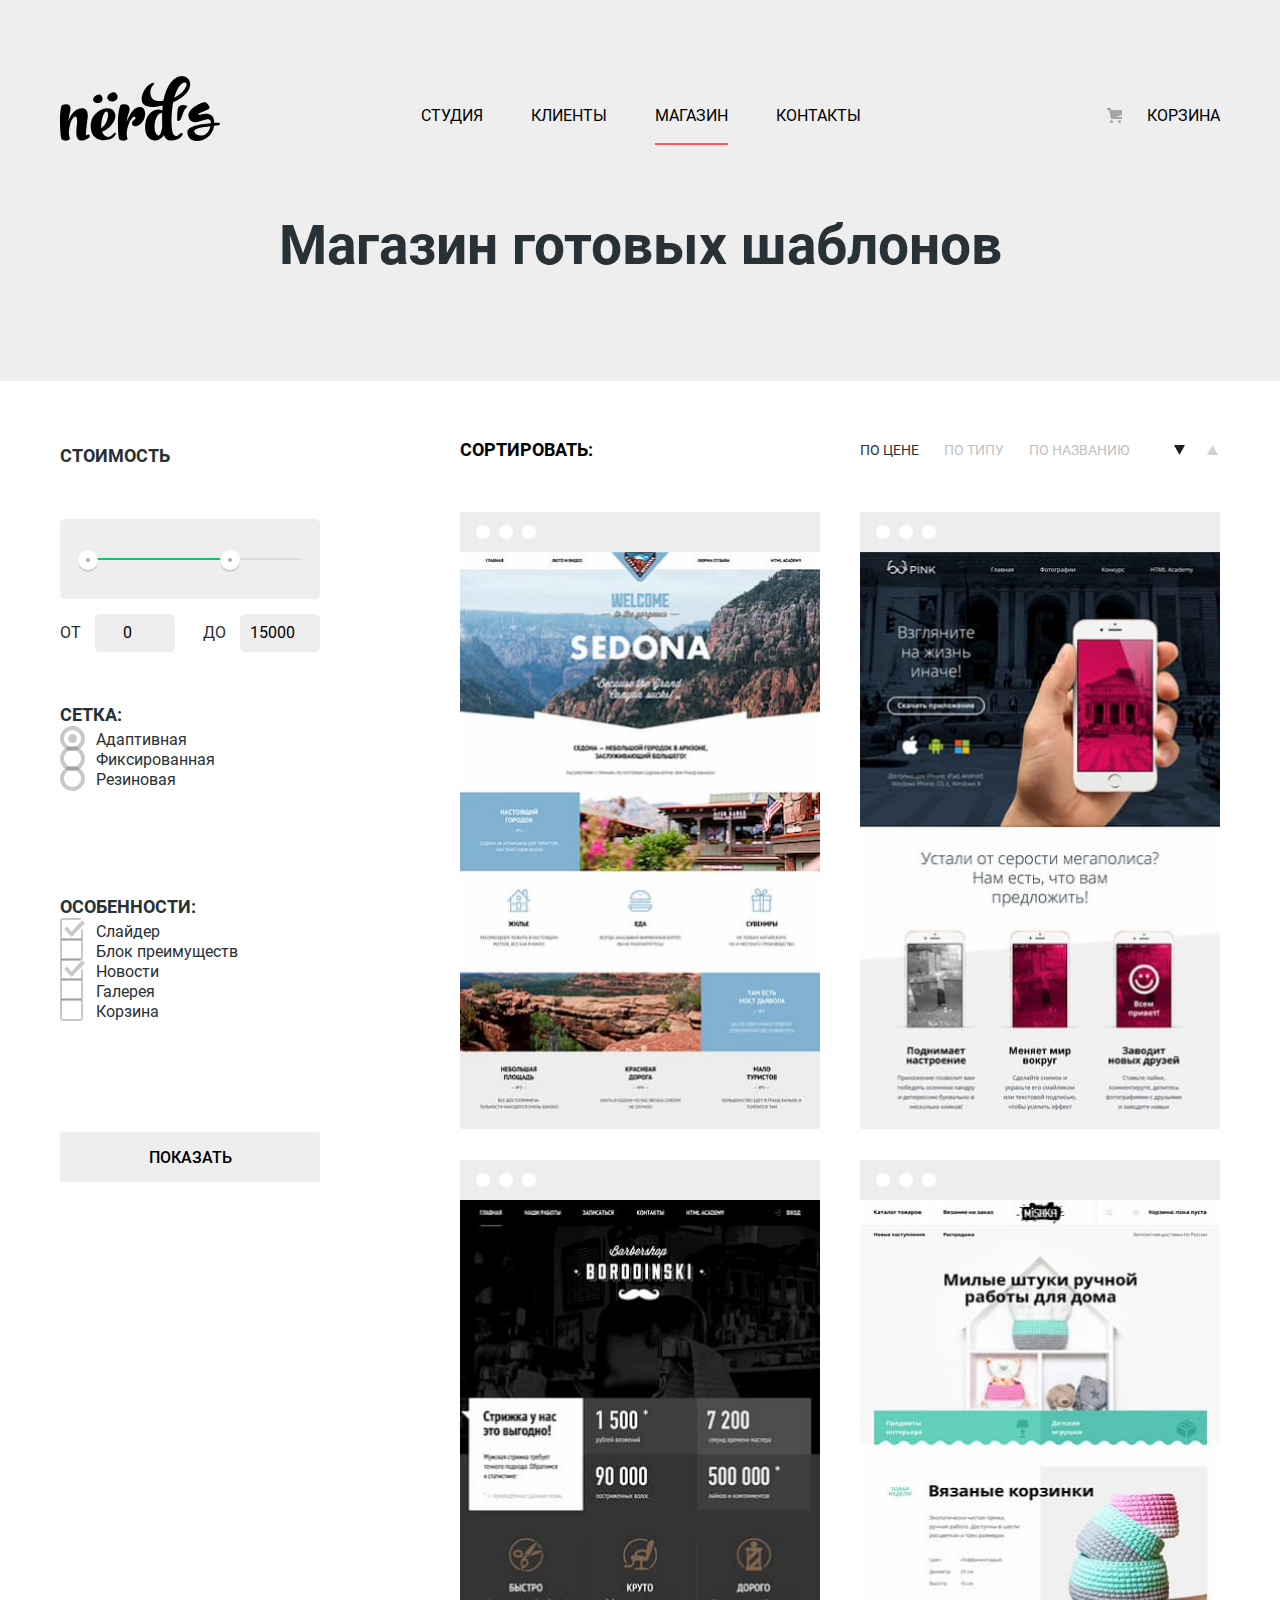
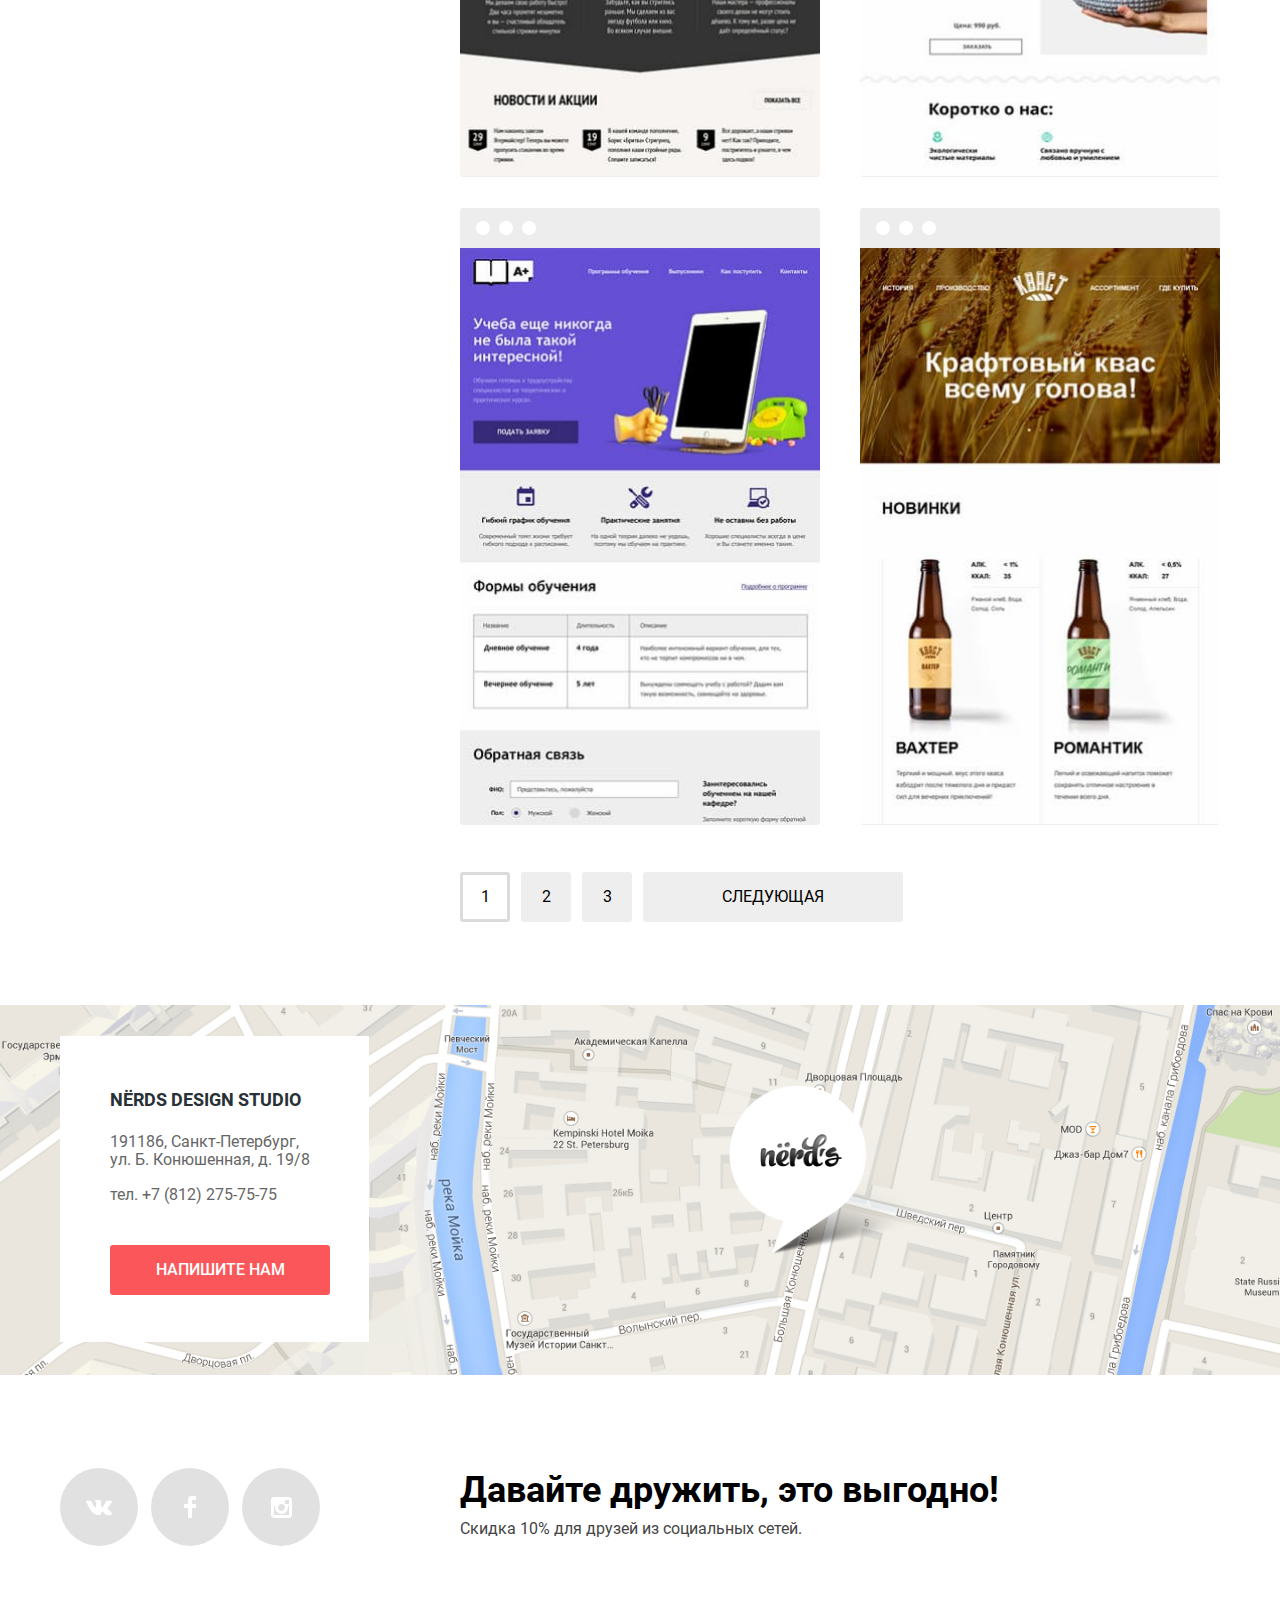
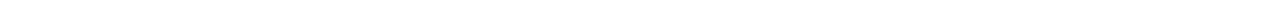
==== catalog.html @ b191ed5e "Доделал страницу каталога" ====
<!DOCTYPE html>
  <html class="page" lang="ru">

  <head>
    <meta charset="utf-8">
    <title>HTML Academy: Нёрдс</title>
    <link href="css/normalize.css" rel="stylesheet">
    <link href="css/style.css" rel="stylesheet">
  </head>

  <body class="page-body">
    <header class="main-header">
      <nav class="main-header__nav">
        <a class="main-header__logo" href="index.html">
          <img src="img/nerds-logo.svg" width="160" height="65" alt="Логотип нердс">
        </a>
        <ul class="main-nav">
          <li class="main-nav__item"><a class="main-nav__link" href="#">Студия</a></li>
          <li class="main-nav__item"><a class="main-nav__link" href="#">Клиенты</a></li>
          <li class="main-nav__item"><a class="main-nav__link  main-nav__link--current" href="catalog.html">Магазин</a></li>
          <li class="main-nav__item"><a class="main-nav__link" href="#">Контакты</a></li>
        </ul>
        <a class="main-nav__link main-nav__user-cart" href="#">Корзина</a>
      </nav>
      <div class="page-body__title-wrapper">
        <h1 class="page-body__title">Магазин готовых шаблонов</h1>
      </div>
    </header>

    <main class="page-catalog container">
      <section class="filters">
        <h2 class="visually-hidden">Фильтры</h2>

        <form class="form-filters" action="https://echo.htmlacademy.ru/" method="get">
          <fieldset class="form-filters__price form-filters__fieldset">
            <legend class="form-filters__legend">Стоимость</legend>
            <div class="range-filter">
              <div class="range-controls">
                <div class="scale">
                  <div class="bar"></div>
                </div>
                <div class="toggle toggle-min" tabindex="0"></div>
                <div class="toggle toggle-max" tabindex="0"></div>
              </div>
              <div class="price-controls">
                <label class="min-price">
                  от <input class="range-filter-price" type="number" name="min-price" value="0">
                </label>
                <label class="max-price">
                  до <input class="range-filter-price" type="number" name="max-price" value="15000">
                </label>
              </div>
            </div>
          </fieldset>

          <fieldset class="form-filters__grid-type form-filters__fieldset">
            <legend class="form-filters__legend">Сетка:</legend>
            <label class="form-filters__label form-filters__label-radio">
              <input class="form-filters__radio visually-hidden" type="radio" name="GridType" checked value="adaptive"><span class="form-filters__text">Адаптивная</span>
            </label>
            <label class="form-filters__label form-filters__label-radio">
              <input class="form-filters__radio visually-hidden" type="radio" name="GridType" value="fixed"><span class="form-filters__text">Фиксированная</span>
            </label>
            <label class="form-filters__label form-filters__label-radio">
              <input class="form-filters__radio visually-hidden" type="radio" name="GridType" value="rubber"><span class="form-filters__text">Резиновая</span>
            </label>
          </fieldset>

          <fieldset class="form-filters__features form-filters__fieldset">
            <legend class="form-filters__legend">Особенности:</legend>
            <label class="form-filters__label form-filters__label-checkbox">
              <input class="form-filters__checkbox visually-hidden" type="checkbox" name="Features" value="slider" checked><span class="form-filters__text">Слайдер</span>
            </label>
            <label class="form-filters__label form-filters__label-checkbox">
              <input class="form-filters__checkbox visually-hidden" type="checkbox" name="Features" value="feature-block"><span class="form-filters__text">Блок преимуществ</span>
            </label>
            <label class="form-filters__label form-filters__label-checkbox">
              <input class="form-filters__checkbox visually-hidden" type="checkbox" name="Features" value="news" checked><span class="form-filters__text">Новости</span>
            </label>
            <label class="form-filters__label form-filters__label-checkbox">
              <input class="form-filters__checkbox visually-hidden" type="checkbox" name="Features" value="gallery"><span class="form-filters__text">Галерея</span>
            </label>
            <label class="form-filters__label form-filters__label-checkbox">
              <input class="form-filters__checkbox visually-hidden" type="checkbox" name="Features" value="cart"><span class="form-filters__text">Корзина</span>
            </label>
          </fieldset>

          <div>
            <button class="button form-filters__button" type="submit" name="results">Показать</button>
          </div>
        </form>

      </section>
      <section class="catalog">
        <h2 class="visually-hidden">Каталог работ</h2>
        <div class="catalog__title-wrapper">
          <p class="catalog__title">Сортировать:</p>
          <div class="catalog__sort-wrapper">
            <ul class="catalog__sort-list">
              <li class="catalog__sort-item catalog__sort-item--active">По цене</li>
              <li class="catalog__sort-item">По типу</li>
              <li class="catalog__sort-item">По названию</li>
            </ul>
            <button class="catalog__sort-button catalog__sort-button--decrease catalog__sort-button--active" type="button" name="atalog__sort-button-decrease"></button>
            <button class="catalog__sort-button catalog__sort-button--increase" type="button" name="catalog__sort-button-increase"></button>
          </div>
        </div>
        <ul class="catalog__list">
          <li class="catalog__list-item product-sample">
            <img class="product-sample__img" src="img/img-sedona.jpg" width="359" height="578" alt="Sedona">
            <div class="product-sample__description">
              <h3 class="product-sample__title"><a class="product-sample__title--link" href="product.html">Sedona</a></h3>
              <p class="product-sample__text">Информационный сайт для&nbsp;туристов</p>
              <a class="button product-sample__button" href="#">9 900 &#8381;</a>
            </div>
          </li>

          <li class="catalog__list-item product-sample">
            <img class="product-sample__img" src="img/img-pink.jpg" width="358" height="578" alt="Pink App">
            <div class="product-sample__description">
              <h3 class="product-sample__title"><a class="product-sample__title--link" href="product.html">Pink App</a></h3>
              <p class="product-sample__text">Продуктовый лендинг приложения для&nbsp;iOS и Android</p>
              <a class="button product-sample__button" href="#">9 900 &#8381;</a>
            </div>
          </li>

          <li class="catalog__list-item product-sample">
            <img class="product-sample__img" src="img/img-barbershop.jpg" width="359" height="578" alt="Barbershop BORODINSKI">
            <div class="product-sample__description">
              <h3 class="product-sample__title"><a class="product-sample__title--link" href="product.html">Barbershop BORODINSKI</a></h3>
              <p class="product-sample__text">Сайт салона красоты. Для&nbsp;мужчин,&nbsp;да.</p>
              <a class="button product-sample__button" href="#">9 900 &#8381;</a>
            </div>
          </li>

          <li class="catalog__list-item product-sample">
            <img class="product-sample__img" src="img/img-mishka.jpg" width="359" height="578" alt="MISHKA">
            <div class="product-sample__description">
              <h3 class="product-sample__title"><a class="product-sample__title--link" href="product.html">MISHKA</a></h3>
              <p class="product-sample__text">Интернет-магазин вязаных игрушек</p>
              <a class="button product-sample__button" href="#">9 900 &#8381;</a>
            </div>
          </li>

          <li class="catalog__list-item product-sample">
            <img class="product-sample__img" src="img/img-aplus.jpg" width="359" height="578" alt="A Plus">
            <div class="product-sample__description">
              <h3 class="product-sample__title"><a class="product-sample__title--link" href="product.html">A Plus</a></h3>
              <p class="product-sample__text">Лендинг курсов повышения квалификации</p>
              <a class="button product-sample__button" href="#">9 900 &#8381;</a>
            </div>
          </li>

          <li class="catalog__list-item product-sample">
            <img class="product-sample__img" src="img/img-kvast.jpg" width="362" height="580" alt="КВАСТ">
            <div class="product-sample__description">
              <h3 class="product-sample__title"><a class="product-sample__title--link" href="product.html">КВАСТ</a></h3>
              <p class="product-sample__text">Промо-сайт производителя крафтового кваса</p>
              <a class="button product-sample__button" href="#">9 900 &#8381;</a>
            </div>
          </li>
        </ul>

        <div class="pagination">
          <a class="pagination-button pagination-button--current">1</a>
          <a class="pagination-button" href="#">2</a>
          <a class="pagination-button" href="#">3</a>
          <a class="pagination-button pagination-button__next" href="#">Следующая</a>
        </div>

      </section>
    </main>

    <footer class="main-footer">
      <section class="contacts">
        <h2 class="visually-hidden">Контакты</h2>
        <div class="contacts__map">
          <!-- map -->
        </div>
        <div class="container">
          <div class="contacts__wrapper">
            <p class="contacts__title">Nёrds design studio</p>
            <p class="contacts__text">191186, Санкт-Петербург, <br>
              ул. Б. Конюшенная, д. 19/8</p>
            <p class="contacts__text">тел. <a class="contacts__phone" href="tel:+78122757575">+7 (812) 275-75-75</a></p>
            <a class="button contacts__button" href="#">Напишите нам</a>
          </div>
        </div>
      </section>

      <section class="social container">
        <h2 class="visually-hidden">Соцсети</h2>
        <ul class="social__links">
          <li class="social__links-item"><a class="social__links-link" href="https://vk.com" aria-label="ВКонтакте"><svg class="social__links-icon" width="27" height="15" fill="none" xmlns="http://www.w3.org/2000/svg">
                <path
                  d="M16.138 11.51c.956-.309 2.18 2.04 3.483 2.939.978.681 1.727.534 1.727.534l3.473-.05s1.815-.112.957-1.554c-.071-.12-.503-1.069-2.585-3.022-2.177-2.043-1.882-1.712.739-5.244 1.597-2.153 2.236-3.468 2.036-4.028-.192-.539-1.365-.399-1.365-.399L20.69.713c-.381.001-.704.119-.851.515-.003.004-.621 1.666-1.445 3.079-1.741 2.989-2.436 3.148-2.724 2.961-.661-.433-.494-1.737-.494-2.664 0-2.897.432-4.105-.846-4.417-.427-.104-.739-.172-1.828-.182-1.392-.021-2.574 0-3.244.329-.445.223-.786.712-.579.74.26.035.843.16 1.155.586.401.552.389 1.789.389 1.789s.229 3.411-.54 3.834c-.528.29-1.25-.302-2.803-3.016-.793-1.388-1.392-2.922-1.392-2.922s-.116-.285-.326-.441c-.25-.185-.6-.244-.6-.244L.848.684S.29.7.085.946c-.182.218-.015.668-.015.668s2.909 6.881 6.203 10.347c3.02 3.182 6.452 2.971 6.452 2.971h1.555s.469-.054.709-.312c.224-.24.214-.691.214-.691s-.031-2.109.935-2.419z"
                  fill="#fff" />
              </svg></a></li>


          <li class="social__links-item"><a class="social__links-link" href="https://www.facebook.com" aria-label="Facebook"><svg class="social__links-icon" width="12" height="22" fill="none" xmlns="http://www.w3.org/2000/svg">
                <path d="M12 4V0H8a4 4 0 00-4 4v4H0v4h4v10h4V12h4V8H8V4h4z" fill="#fff" />
              </svg></a></li>
          <li class="social__links-item"><a class="social__links-link insta-icon" href="https://www.instagram.com" aria-label="Instagram"><svg class="social__links-icon" width="21" height="21" fill="none" xmlns="http://www.w3.org/2000/svg">
                <path fill-rule="evenodd" clip-rule="evenodd"
                  d="M3 0h15c1.65 0 3 1.35 3 3v15c0 1.65-1.35 3-3 3H3c-1.65 0-3-1.35-3-3V3c0-1.65 1.35-3 3-3zm11 10.5C14 8.57 12.43 7 10.5 7S7 8.57 7 10.5 8.57 14 10.5 14s3.5-1.57 3.5-3.5zM3 18V9h1.181c-.118.491-.18.995-.181 1.5a6.5 6.5 0 1013 0 6.451 6.451 0 00-.181-1.5H18v9H3zM14 7h4V3h-4v4z"
                  fill="#fff" />
              </svg></a></li>

        </ul>
        <div class="social__offer">
          <p class="social__offer-title">Давайте дружить, это выгодно!</p>
          <p class="social__offer-text">Скидка 10% для друзей из социальных сетей.</p>
        </div>
      </section>
    </footer>

  </body>

  </html>
---- css/style.css ----
/* Fonts */
@font-face {
  font-family: 'Roboto';
  font-style: normal;
  font-weight: 400;
  src: local('Roboto Regular'), local('Roboto-Regular'),
    url('../fonts/roboto.woff2') format('woff2'),
    url('../fonts/roboto.woff') format('woff');
}

@font-face {
  font-family: 'Roboto';
  font-style: normal;
  font-weight: 500;
  src: local('Roboto Medium'), local('Roboto-Medium'),
    url('../fonts/robotomedium.woff2') format('woff2'),
    url('../fonts/robotomedium.woff') format('woff');
}

@font-face {
  font-family: 'Roboto';
  font-style: normal;
  font-weight: 700;
  src: local('Roboto Bold'), local('Roboto-Bold'),
    url('../fonts/robotobold.woff2') format('woff2'),
    url('../fonts/robotobold.woff') format('woff');
}

/* Variables */
:root {
  --black: #000000;
  --regular-text: #283136;
  --pagination-active: #D5D5D5;
  --pagination-hover: #DFDFDF;
  --pagination-shadow: rgba(0, 1, 1, 0.1);
  --pagination-border: #DBDBDB;
  --bg-grey: #EEEEEE;
  --social-links: #E1E1E1;
  --white: #FFFFFF;
  --white-transparent: rgba(255, 255, 255, 0.3);
  --btn: #FB565A;
  --btn-focus: #E74246;
  --btn-active: #D7373B;
  --btn-app: #00CA74;
  --btn-app-focus: #00BC6C;
  --btn-app-active: #00AA62;
  --btn-pres: #EFC849;
  --btn-pres-focus: #EAB534;
  --btn-pres-active: #E5A722;
  --scale: #D7DCDF;
  --toggle: #ABABAB;
  --product-border: #4D4D4D;
  --product-transparent: rgba(77, 77, 77, 0.1);
  --contacts-text: #666666;
  --social-offer: #444444;
  --shadow-button: rgba(0, 1, 1, 0.1);
  --shadow-range: rgba(0, 0, 0, 0.15);
  --shadow-feedback: rgba(0, 1, 1, 0.75);
  --shadow-product: rgba(0, 1, 1, 0.25);
  --border-feedback: #D7DCDE;
  --border-carousel-controls: #C1C1C1;
}

/* General */
body {
  margin: 0;
  padding: 0;
  margin-bottom: 40px;
  font-family: 'Roboto', Arial, sans-serif;
  font-size: 16px;
  line-height: 24px;
  font-weight: 400;
  color: var(--regular-text);
  background-color: var(--white);
  background-position: top center;
}

a {
  text-decoration: none;
}

img {
  max-width: 100%;
  height: auto;
}

.page {
  height: 100%;
}

.page-body {
  min-height: 100%;
  display: grid;
  grid-template-rows: min-content 1fr min-content;
  align-content: start;
}

.page-body__title-wrapper {
  padding-top: 78px;
  padding-bottom: 108px;
}

.page-body__title {
  margin: 0;
  font-size: 55px;
  font-weight: 700;
  line-height: 55px;
  text-align: center;
}

.container {
  width: 1160px;
  margin: 0 auto;
  padding: 0 10px;
}

.visually-hidden {
  visibility: hidden;
  position: absolute;
  clip: rect(0 0 0 0);
  width: 1px;
  height: 1px;
  margin: -1px;
}

/*buttons*/
.button {
  margin: 0;
  padding: 17px 40px 15px;
  font: inherit;
  font-weight: 500;
  line-height: 18px;
  text-align: center;
  color: var(--white);
  text-transform: uppercase;
  background-color: var(--btn);
  border-radius: 3px;
}

.button:hover,
.button:focus {
  background-color: var(--btn-focus);
}

.button:active {
  color: var(--white-transparent);
  background-color: var(--btn-active);
  box-shadow: inset 0 3px 0 0 var(--pagination-shadow);
}

.button--carousel {
  padding: 17px 54px 15px;
}

.carousel__controls-button {
  position: relative;
  margin-right: 17px;
  width: 18px;
  height: 18px;
  background-color: var(--white);
  border: 0;
  border-radius: 50%;
}

.carousel__controls-button:last-child {
  margin-right: 0;
}

.carousel__controls-button--current::after {
  content: "";
  position: absolute;
  top: 5px;
  left: 5px;
  width: 4px;
  height: 4px;
  border-radius: 50%;
  border: 2px solid var(--border-carousel-controls);
}

.button--app {
  background-color: var(--btn-app);
}

.button--app:hover,
.button--app:focus {
  background-color: var(--btn-app-focus);
}

.button--app:active {
  color: var(--white-transparent);
  background-color: var(--btn-app-active);
}

.button--presentation {
  background-color: var(--btn-pres);
}

.button--presentation:hover,
.button--presentation:focus {
  background-color: var(--btn-pres-focus);
}

.button--presentation:active {
  color: var(--white-transparent);
  background-color: var(--btn-pres-active);
}

.form-filters__button {
  width: 260px;
  color: var(--black);
  background-color: var(--bg-grey);
  border: 0;
}

.contacts__button {
  margin-top: 38px;
}

.pagination-button {
  width: 50px;
  height: 50px;
  margin-right: 11px;
  align-self: center;
  line-height: 50px;
  color: var(--black);
  text-align: center;
  text-transform: uppercase;
  background-color: var(--bg-grey);
  border-radius: 3px;
}

.pagination-button__next {
  min-width: 260px;
}

.form-filters__button:hover,
.pagination-button:hover {
  background-color: var(--pagination-hover);
}

.form-filters__button:active,
.pagination-button:active {
  color: rgba(var(--black), 0.3);
  background-color: var(--pagination-active);
}

.pagination-button--current,
.pagination-button--current:hover,
.pagination-button--current:active {
  background-color: var(--white);
  box-shadow: inset 0 0 0 3px var(--pagination-border);
}

/* header*/
.main-header {
  padding-top: 75px;
  margin-bottom: 80px;
  background-color: var(--bg-grey);
}

.main-header__nav {
  display: grid;
  grid-template-columns: min-content 1fr min-content;
  width: 1160px;
  margin: 0 auto;
  padding: 0 10px;
}

.main-header__logo {
  width: 160px;
  height: 65px;
}

.main-header__logo:active {
  opacity: 0.3;
}

.main-nav {
  width: 440px;
  display: flex;
  flex-wrap: wrap;
  justify-self: center;
  justify-content: space-between;
  align-items: center;
  margin: 0;
  padding: 17px 60px 0 0;
  color: var(--black);
  list-style: none;
}

.main-nav__link {
  color: var(--black);
  text-transform: uppercase;
}

.product-sample__title--link {
  font-size: 18px;
  font-weight: 700;
  line-height: 30px;
  color: var(--black);
  text-transform: uppercase;
}

.main-nav__link:hover,
.main-nav__link:focus,
.product-sample__title--link:hover {
  color: var(--btn);
}

.main-nav__link:active,
.product-sample__title--link:active {
  color: var(--black);
  opacity: 0.3;
}

.main-nav__link--current {
  position: relative;
}

.main-nav__link--current::after {
  position: absolute;
  content: "";
  left: 0;
  bottom: -20px;
  width: 100%;
  border-bottom: 2px solid var(--btn);
}

.main-nav__user-cart {
  justify-self: flex-end;
  align-self: center;
  position: relative;
  padding-left: 25px;
  padding-top: 17px;
}

.main-nav__user-cart::before {
  content: "";
  position: absolute;
  left: -15px;
  top: 21px;
  width: 15px;
  height: 15px;
  background-image: url(../img/cart-icon.svg);
  background-repeat: no-repeat;
}

/* carousel */
.carousel {
  position: relative;
  width: 1160px;
  min-height: 431px;
  background-color: var(--bg-grey);
}

.carousel__controls {
  position: absolute;
  bottom: 105px;
  left: 46%;
  width: 96px;
  height: 18px;
  text-align: center;
}

.carousel__slide {
  top: 0;
  left: 0;
  width: 100%;
  min-height: 431px;
  background-position: 100% 0;
  background-repeat: no-repeat;
}

.carousel__slide-content {
  width: 520px;
  padding-top: 50px;
}

.carousel__slide-title {
  margin: 26px 0;
  font-size: 55px;
  font-weight: 500;
  line-height: 55px;
  color: var(--black);
}

.carousel__slide-text {
  max-width: 370px;
  margin-bottom: 55px;
}

.carousel__slide-1 {
  background-image: url(../img/nerds-index-slide1.png);
}

.carousel__slide-2 {
  background-image: url(../img/nerds-index-slide2.png);
}

.carousel__slide-3 {
  background-image: url(../img/nerds-index-slide3.png);
}

/* works */
.works {
  margin-bottom: 39px;
}

.works__list {
  margin: 0;
  padding: 0 0 90px 0;
  display: grid;
  grid-template-columns: repeat(3, 300px);
  column-gap: 100px;
  justify-content: start;
  list-style: none;
  border-bottom: 2px solid var(--bg-grey);
}

.works__list-title {
  max-width: 300px;
  margin: 0px;
  padding: 18px 0;
  font-size: 24px;
  font-weight: 700;
  line-height: 30px;
  text-transform: uppercase;
  color: var(--black);
}

.works__list-text {
  max-width: 260px;
  margin: 0 0 45px 0;
  padding: 0;
}

/* Description */
.content-wrapper {
  display: grid;
  grid-template-columns: 2fr 1fr;
  padding-bottom: 40px;
  margin-bottom: 50px;
  border-bottom: 2px solid var(--bg-grey);
}

.description {
  width: 660px;
  display: flex;
  flex-wrap: wrap;
}

.description__title {
  margin: 0;
  padding-top: 35px;
  font-size: 45px;
  font-weight: 500;
  line-height: 45px;
  color: var(--black);
}

.description__text {
  margin: 0;
}

.description__list-title {
  align-self: center;
  margin: 0;
  padding: 0;
  font-size: 16px;
  font-weight: 700;
  text-transform: uppercase;
}

.description__list {
  align-self: center;
  margin: 0;
  padding: 0;
  list-style: none;
}

.description__list-item {
  position: relative;
  padding-left: 32px;
  margin-bottom: 20px;
}

.description__list-item::before {
  content: "";
  position: absolute;
  top: 10px;
  left: -2px;
  width: 25px;
  height: 2px;
  background-color: var(--btn);
}

/* features */
.features {
  margin-left: auto;
  width: 360px;
}

.features__title {
  margin: 0;
  padding: 30px 0 0 15px;
  font-weight: 700;
  text-transform: uppercase;
}

.features__list {
  padding-left: 0;
  display: grid;
  grid-template-columns: repeat(3, 120px);
  justify-items: start;
  list-style: none;
}

.features__list__grade {
  margin: 0;
  padding-top: 35px;
  padding-bottom: 10px;
  font: var(--black);
  font-size: 45px;
  font-weight: 700;
  text-shadow: 0px 4px 4px var(shadow-text);
}

.features__text {
  font-size: 18px;
  font-weight: 400;
  line-height: 18px;
}

.partners {
  padding-bottom: 40px;
  margin-bottom: 80px;
  border-bottom: 2px solid var(--bg-grey);
}

.partners__list {
  padding: 0;
  margin: 0;
  display: flex;
  flex-wrap: wrap;
  flex-direction: row;
  justify-content: space-between;
  align-content: center;
  list-style: none;
}

.partners__link {
  position: relative;
  opacity: 0.2;
}

.partners__link:hover,
.partners__link:focus {
  opacity: 1;
}

.partners__link:active {
  opacity: 0.1;
}

.partners__list-item {
  padding-left: 30px;
  position: relative;
  align-self: center;
}

.partners__list-item::after {
  content: "";
  position: absolute;
  top: 5%;
  right: -22%;
  width: 2px;
  height: 52px;
  background-color: var(--bg-grey);
}

.partners__list-item:nth-child(4n)::after {
  content: none;
}

/*catalog*/
.page-catalog {
  margin-top: -20px;
  display: grid;
  grid-template-columns: 260px 1fr;
  align-content: start;
}

.catalog {
  justify-self: end;
  width: 760px;
  padding-bottom: 60px
}

.catalog__title-wrapper {
  display: flex;
  justify-content: space-between;
  margin-bottom: 53px;
}

.catalog__title {
  margin: 0;
  width: 360px;
  font-size: 18px;
  font-weight: 700;
  line-height: 18px;
  color: var(--black);
  text-transform: uppercase;
}

.catalog__sort-wrapper {
  display: flex;
  align-items: center;
  width: 360px;
  justify-content: space-between;
}

.catalog__sort-list {
  display: flex;
  flex-wrap: wrap;
  margin: 0;
  padding-left: 0;
  list-style: none;
}

.catalog__sort-item {
  padding-right: 25px;
  font-size: 14px;
  line-height: 18px;
  text-transform: uppercase;
  opacity: 0.3;
  cursor: default;
}

.catalog__sort-button {
  width: 16px;
  height: 16px;
  border: 0;
  background-color: transparent;
  background-repeat: no-repeat;
  background-position: center;
  opacity: 0.2;
}

.catalog__sort-button--decrease {
  background-image: url(../img/icon-down-dir.png);
}

.catalog__sort-button--increase {
  background-image: url(../img/icon-up-dir.svg);
}

.catalog__sort-button:hover,
.catalog__sort-item:hover {
  opacity: 0.6;
}

.catalog__sort-button:active,
.catalog__sort-button--active,
.catalog__sort-button--active:hover,
.catalog__sort-item:active,
.catalog__sort-item--active,
.catalog__sort-item--active:hover {
  opacity: 1;
}

.catalog__list {
  display: flex;
  flex-wrap: wrap;
  justify-content: space-between;
  margin: 0;
  padding-left: 0;
  padding-bottom: 16px;
  list-style: none;
}

.product-sample {
  position: relative;
  width: 360px;
  height: 578px;
  margin-bottom: 30px;
  border-top: 40px solid var(--product-transparent);
  border-radius: 3px;
}

.product-sample::before {
  content: "";
  position: absolute;
  left: 16px;
  top: -27px;
  width: 14px;
  height: 14px;
  border-radius: 50%;
  background-color: var(--white);
  box-shadow: 23px 0 0 var(--white), 46px 0 0 var(--white);
}

.product-sample:hover,
.product-sample:focus {
  border-top-color: var(--product-border);
  box-shadow: 0 6px 15px var(--shadow-product);
}

.product-sample__img {
  width: 360px;
  height: 576px;
  padding: 0;
  border-bottom: 1px solid var(--bg-grey);
  border-radius: 0 0 3px 3px;
}

.product-sample__description {
  position: absolute;
  left: 0;
  right: 0;
  bottom: 0;
  padding: 26px 52px 44px;
  min-height: 161px;
  text-align: center;
  background-color: var(--bg-grey);
  opacity: 0;
  border-radius: 0 0 3px 3px;
}

.product-sample:hover .product-sample__description,
.product-sample:focus .product-sample__description {
  opacity: 1;
}

.product-sample__title {
  margin: 0px;
  margin-bottom: 16px;
}

.product-sample__text {
  margin: 0;
  margin-bottom: 45px;
  max-height: 380px;
  font-weight: 400;
  line-height: 18px;
  color: var(--contacts-text);
}

.product-sample__button {
  margin-top: 32px;
  padding: 17px 72px 15px;
}

/* form-filters */
.form-filters {
  width: 260px;
}

.form-filters__fieldset {
  margin: 0;
  padding: 0;
  border: 0;
  display: flex;
  flex-direction: column;
  justify-content: space-evenly;
}

.form-filters__price {
  margin-bottom: 48px;
}

.form-filters__grid-type {
  min-height: 160px;
  margin-bottom: 32px;
}

.form-filters__features {
  min-height: 240px;
}

.form-filters__legend {
  font-size: 18px;
  font-weight: 700;
  line-height: 30px;
  text-transform: uppercase;
}

.range-filter {
  width: 260px;
  margin-top: 48px;
}

.range-controls {
  position: relative;
  height: 41px;
  margin-bottom: 15px;
  padding-top: 39px;
  padding-right: 20px;
  padding-left: 20px;
  background-color: var(--bg-grey);
  border-radius: 5px;
}

.range-controls .scale {
  height: 2px;
  background: var(--scale);
}

.range-controls .bar {
  width: 70%;
  height: 2px;
  background: var(--btn-app);
}

.range-controls .toggle {
  position: absolute;
  top: 31px;
  left: 0;
  width: 4px;
  height: 4px;
  padding: 0;
  border: 8px solid var(--white);
  background-color: var(--toggle);
  border-radius: 50%;
  box-shadow: 0 2px 1px 0 var(--shadow-range);
  cursor: pointer;
}

.range-controls .toggle-min {
  left: 18px;
}

.range-controls .toggle-max {
  left: 160px;
}

.price-controls {
  display: flex;
  justify-content: space-between;
}

.range-filter-price {
  width: 60px;
  padding: 10px;
  margin-left: 10px;
  text-align: center;
  /* color: #283136; */
  border: none;
  border-radius: 5px;
  background-color: var(--bg-grey);
}

.min-price,
.max-price {
  text-transform: uppercase;
}

.form-filters__label {
  position: relative;
  padding-left: 20px;
  line-height: 20px;
  /* cursor: pointer; */
}

.form-filters__text {
  margin-left: 16px;
}

.form-filters__label .form-filters__text::before {
  margin-left: 10px;
  position: absolute;
  content: "";
  left: -10px;
  top: -4px;
  background-repeat: no-repeat;
  opacity: 0.3;
}

.form-filters__label .form-filters__text::after {
  margin-left: 10px;
  position: absolute;
  content: "";
  left: -10px;
  top: -4px;
  background-repeat: no-repeat;
  opacity: 0.3;
}

.form-filters__label-radio .form-filters__text::before {
  width: 25px;
  height: 25px;
  background-image: url(../img/radio-off.svg);
}

.form-filters__label-radio .form-filters__text::after {
  width: 25px;
  height: 25px;
  background-image: url(../img/radio-on.svg);
  opacity: 0;
}

.form-filters__label-checkbox .form-filters__text::before {
  width: 23px;
  height: 23px;
  background-image: url(../img/checkbox-off.svg);
}

.form-filters__label-checkbox .form-filters__text::after {
  width: 25px;
  height: 23px;
  background-image: url(../img/checkbox-on.svg);
  opacity: 0;
}

.form-filters__radio:checked+.form-filters__text::after,
.form-filters__checkbox:checked+.form-filters__text::after {
  opacity: 0.3;
}

.form-filters__radio:checked+.form-filters__text::before,
.form-filters__checkbox:checked+.form-filters__text::before {
  opacity: 0;
}

.form-filters__radio:checked:hover+.form-filters__text::after,
.form-filters__checkbox:checked:hover+.form-filters__text::after {
  opacity: 1;
}

.form-filters__label:hover .form-filters__text::before,
.form-filters__label:focus .form-filters__text::before {
  opacity: 1;
}

.form-filters__label:disabled .form-filters__text {
  opacity: 0.1;
}

.pagination {
  display: flex;
  flex-direction: row;
  align-self: center;
}

/*footer*/
.main-footer {
  padding-bottom: 70px;
  display: grid;
  grid-template-rows: 2fr min-content;
}

.contacts {
  width: 100%;
  height: 416px;
  margin-bottom: 70px;
  background-image: url(../img/map_bg.png);
  background-repeat: no-repeat;
  background-size: 100%;
  background-position: center;
}

.contacts__wrapper {
  display: flex;
  flex-direction: column;
  justify-content: space-between;
  margin: 0;
  margin-top: 54px;
  padding: 49px 39px 47px 50px;
  width: 220px;
  height: 210px;
  background-color: var(--white);
}

.contacts__title {
  margin: 0;
  font-size: 18px;
  font-weight: 700;
  line-height: 30px;
  text-transform: uppercase;
}

.contacts__text {
  margin: 0;
  line-height: 18px;
  color: var(--contacts-text);
}

.contacts__phone {
  color: var(--contacts-text);
}

.contacts-phone:visited {
  color: var(--contacts-text);
}

.contacts__button {
  margin-top: 23px;
  padding: 16px 44px;
}

.social {
  display: grid;
  grid-template-columns: 1fr 2fr;
}

.social__links {
  display: flex;
  flex-wrap: wrap;
  margin: 0;
  padding-left: 0;
  width: 360px;
  list-style: none;
}

.social__links-item {
  margin-right: 13px;
}

.social__links-link:focus,
.social__links-link:hover {
  background-color: var(--btn-focus);
}

.social__links-link:active {
  background-color: var(--btn-active);
  box-shadow: inset 0px 3px 0px var(--shadow-button);
}

.social__links-link {
  display: flex;
  justify-content: center;
  align-items: center;
  width: 78px;
  height: 78px;
  border-radius: 50%;
  color: var(--white);
  background-color: var(--social-links);
}

.social__links-link:active .social__links-icon {
  opacity: 0.3;
}

.social__links-link--vk {
  background-image: url(../img/vk-icon.png);
}

.social__links-link--fb {
  background-image: url(../img/fb-icon.png);
}

.social__links-link--insta {
  background-image: url(../img/insta-icon.png);
}

.social__offer {
  padding-left: 20px;
  width: 760px;
}

.social__offer-title {
  margin-top: 4px;
  margin-bottom: 10px;
  font-size: 36px;
  line-height: 36px;
  font-weight: 700;
  line-height: 36px;
  color: var(--black);
}

.social__offer-text {
  margin-top: 4px;
  margin-bottom: 10px;
  font-size: 16px;
  line-height: 22px;
  color: var(--social-offer);
}

.feedback {
  display: none;
  position: relative;
  width: 960px;
  height: 590px;
  background-color: var(--white);
  box-shadow: 0 20px 40px var(--shadow-feedback);
}

.feedback--active {
  display: block;
  transform: translate(50%, 50%);
  position: fixed;
  bottom: 50%;
  right: 50%;
}

.feedback__wrapper {
  width: 760px;
  height: 353px;
  padding-top: 65px;
  display: flex;
  flex-wrap: wrap;
  flex-direction: row;
  justify-content: space-between;
  padding-left: 100px;
  padding-right: 100px;
}

.feedback__title {
  margin: 0;
  margin-bottom: 37px;
  width: 100%;
  font-size: 45px;
  font-weight: 700;
  line-height: 53px;
}

.feedback__label {
  margin-bottom: 35px;
  font-size: 16px;
  font-weight: 700;
  line-height: 18px;
}

.feedback__text {
  display: block;
  padding: 16px;
  margin-top: 5px;
  width: 326px;
  border: 2px solid var(--black);
  border-radius: 3px;
  opacity: 0.2;
}

.feedback__text:hover {
  opacity: 0.4
}

.feedback__text:focus {
  opacity: 1;
}

.feedback__textarea {
  display: block;
  width: 728px;
  padding: 16px;
  min-height: 78px;
}

.button--feedback {
  width: 260px;
  display: block;
  align-self: flex-end;
  border: 0;
}

.feedback__close {
  position: absolute;
  top: 80px;
  right: 90px;
  width: 21px;
  height: 21px;
  opacity: 0.3;
  border: 0;
  background-color: transparent;
  background-image: url(../img/close-cross.svg);
}

.feedback__close:hover {
  opacity: 1;
}

.feedback__text--error {
  border-color: var(--btn-focus);
}

.feedback__close:active {
  opacity: 0.1;
}

/* outline */
/* outline: 5px solid rgba(0, 255, 255, 0.3);
  outline-offset: -5px; */
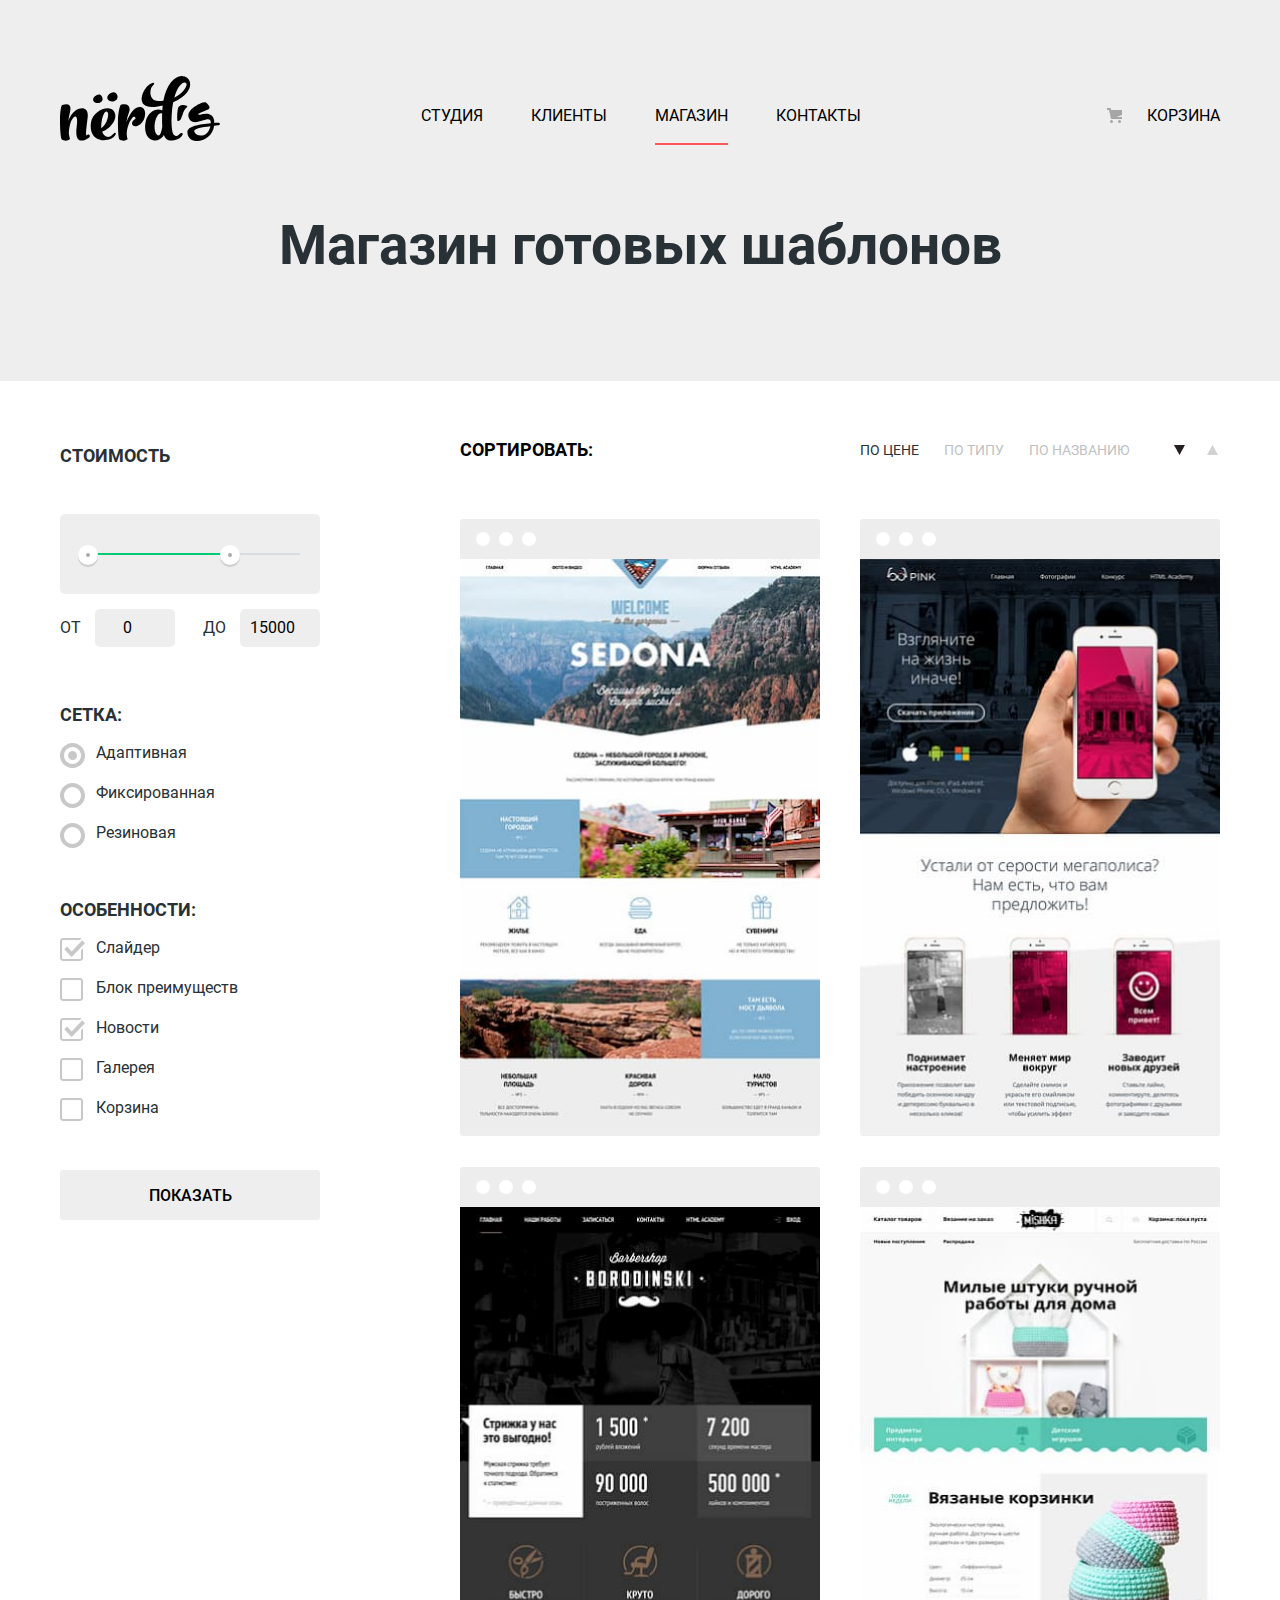
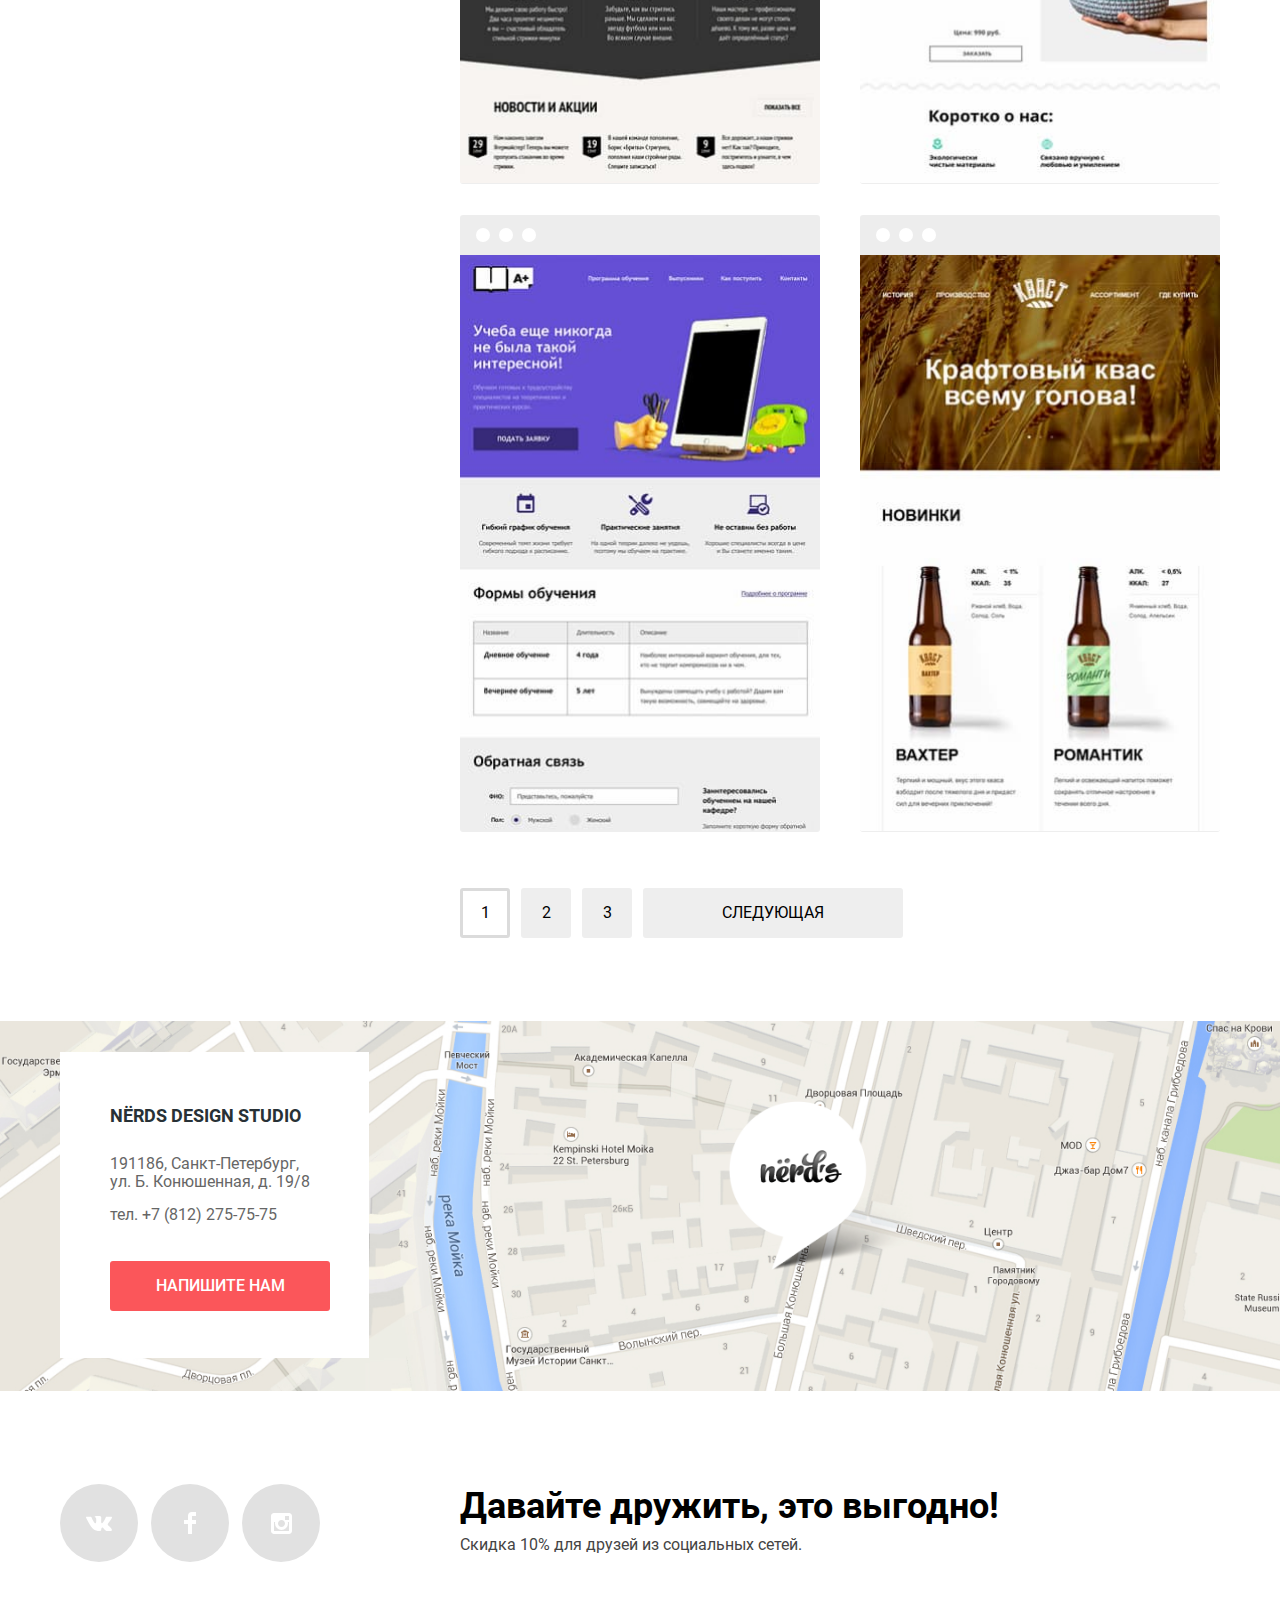
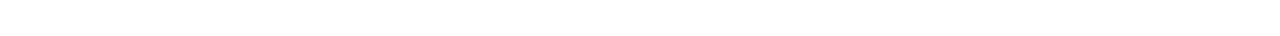
==== commit 90efada4: "Небольшие доработки" ====
--- a/catalog.html
+++ b/catalog.html
@@ -215,6 +215,21 @@
       </section>
     </footer>
 
+    <section class="feedback">
+      <div class="feedback__wrapper">
+        <h2 class="feedback__title">Напишите нам</h2>
+        <form class="feedback__form" action="https://echo.htmlacademy.ru" method="post">
+          <label class="feedback__label">Ваше имя:<input class="feedback__text" type="text" name="name" placeholder="Имя Фамилия" required></label>
+          <label class="feedback__label">Ваш e-mail:<input class="feedback__text" type="email" name="email" placeholder="email@example.com" required></label>
+          <label class="feedback__label">Текст письма:<textarea class="feedback__text feedback__textarea" name="message" placeholder="В свободной форме"></textarea></label>
+          <button class="button button--feedback" type="submit">Отправить</button>
+        </form>
+      </div>
+      <button class="feedback__close" aria-label="Закрыть" type="button"></button>
+    </section>
+
+    <script src="js/popup.js"></script>
+
   </body>
 
   </html>
--- a/css/style.css
+++ b/css/style.css
@@ -30,26 +30,26 @@
 :root {
   --black: #000000;
   --regular-text: #283136;
-  --pagination-active: #D5D5D5;
-  --pagination-hover: #DFDFDF;
+  --pagination-active: #d5d5d5;
+  --pagination-hover: #dfdfdf;
   --pagination-shadow: rgba(0, 1, 1, 0.1);
-  --pagination-border: #DBDBDB;
-  --bg-grey: #EEEEEE;
-  --social-links: #E1E1E1;
-  --white: #FFFFFF;
+  --pagination-border: #dbdbdb;
+  --bg-grey: #eeeeee;
+  --social-links: #e1e1e1;
+  --white: #ffffff;
   --white-transparent: rgba(255, 255, 255, 0.3);
-  --btn: #FB565A;
-  --btn-focus: #E74246;
-  --btn-active: #D7373B;
-  --btn-app: #00CA74;
-  --btn-app-focus: #00BC6C;
-  --btn-app-active: #00AA62;
-  --btn-pres: #EFC849;
-  --btn-pres-focus: #EAB534;
-  --btn-pres-active: #E5A722;
-  --scale: #D7DCDF;
-  --toggle: #ABABAB;
-  --product-border: #4D4D4D;
+  --btn: #fb565a;
+  --btn-focus: #e74246;
+  --btn-active: #Dd373b;
+  --btn-app: #00Ca74;
+  --btn-app-focus: #00bc6c;
+  --btn-app-active: #00aa62;
+  --btn-pres: #efc849;
+  --btn-pres-focus: #eab534;
+  --btn-pres-active: #e5a722;
+  --scale: #d7dcdf;
+  --toggle: #ababab;
+  --product-border: #4d4d4d;
   --product-transparent: rgba(77, 77, 77, 0.1);
   --contacts-text: #666666;
   --social-offer: #444444;
@@ -57,8 +57,8 @@
   --shadow-range: rgba(0, 0, 0, 0.15);
   --shadow-feedback: rgba(0, 1, 1, 0.75);
   --shadow-product: rgba(0, 1, 1, 0.25);
-  --border-feedback: #D7DCDE;
-  --border-carousel-controls: #C1C1C1;
+  --border-feedback: #d7dcde;
+  --border-carousel-controls: #c1c1c1;
 }
 
 /* General */
@@ -91,6 +91,7 @@
 .page-body {
   min-height: 100%;
   display: grid;
+  grid-template-rows: -webkit-min-content 1fr -webkit-min-content;
   grid-template-rows: min-content 1fr min-content;
   align-content: start;
 }
@@ -260,6 +261,7 @@
 
 .main-header__nav {
   display: grid;
+  grid-template-columns: -webkit-min-content 1fr -webkit-min-content;
   grid-template-columns: min-content 1fr min-content;
   width: 1160px;
   margin: 0 auto;
@@ -411,6 +413,7 @@
   padding: 0 0 90px 0;
   display: grid;
   grid-template-columns: repeat(3, 300px);
+  -moz-column-gap: 100px;
   column-gap: 100px;
   justify-content: start;
   list-style: none;
@@ -599,7 +602,7 @@
 .catalog__title-wrapper {
   display: flex;
   justify-content: space-between;
-  margin-bottom: 53px;
+  margin-bottom: 60px;
 }
 
 .catalog__title {
@@ -674,7 +677,7 @@
   justify-content: space-between;
   margin: 0;
   padding-left: 0;
-  padding-bottom: 16px;
+  padding-bottom: 25px;
   list-style: none;
 }
 
@@ -733,7 +736,7 @@
 
 .product-sample__title {
   margin: 0px;
-  margin-bottom: 16px;
+  margin-bottom: 10px;
 }
 
 .product-sample__text {
@@ -757,20 +760,19 @@
 
 .form-filters__fieldset {
   margin: 0;
+  margin-bottom: 32px;
   padding: 0;
   border: 0;
   display: flex;
   flex-direction: column;
-  justify-content: space-evenly;
 }
 
 .form-filters__price {
-  margin-bottom: 48px;
+  margin-bottom: 53px;
 }
 
 .form-filters__grid-type {
   min-height: 160px;
-  margin-bottom: 32px;
 }
 
 .form-filters__features {
@@ -778,6 +780,7 @@
 }
 
 .form-filters__legend {
+  margin-bottom: 13px;
   font-size: 18px;
   font-weight: 700;
   line-height: 30px;
@@ -786,7 +789,7 @@
 
 .range-filter {
   width: 260px;
-  margin-top: 48px;
+  margin-top: 30px;
 }
 
 .range-controls {
@@ -843,7 +846,6 @@
   padding: 10px;
   margin-left: 10px;
   text-align: center;
-  /* color: #283136; */
   border: none;
   border-radius: 5px;
   background-color: var(--bg-grey);
@@ -856,9 +858,9 @@
 
 .form-filters__label {
   position: relative;
+  margin-bottom: 20px;
   padding-left: 20px;
   line-height: 20px;
-  /* cursor: pointer; */
 }
 
 .form-filters__text {
@@ -870,7 +872,7 @@
   position: absolute;
   content: "";
   left: -10px;
-  top: -4px;
+  top: 0;
   background-repeat: no-repeat;
   opacity: 0.3;
 }
@@ -880,7 +882,7 @@
   position: absolute;
   content: "";
   left: -10px;
-  top: -4px;
+  top: 0;
   background-repeat: no-repeat;
   opacity: 0.3;
 }
@@ -917,21 +919,27 @@
 }
 
 .form-filters__radio:checked+.form-filters__text::before,
-.form-filters__checkbox:checked+.form-filters__text::before {
+.form-filters__checkbox:checked+.form-filters__text::before,
+.form-filters__radio:checked:hover+.form-filters__text::before,
+.form-filters__checkbox:checked:hover+.form-filters__text::before,
+.form-filters__radio:checked:disabled+.form-filters__text::before,
+.form-filters__checkbox:checked:disabled+.form-filters__text::before,
+.form-filters__radio:disabled+.form-filters__text::after,
+.form-filters__checkbox:disabled+.form-filters__text::after {
   opacity: 0;
 }
 
 .form-filters__radio:checked:hover+.form-filters__text::after,
-.form-filters__checkbox:checked:hover+.form-filters__text::after {
-  opacity: 1;
-}
-
+.form-filters__checkbox:checked:hover+.form-filters__text::after,
 .form-filters__label:hover .form-filters__text::before,
 .form-filters__label:focus .form-filters__text::before {
   opacity: 1;
 }
 
-.form-filters__label:disabled .form-filters__text {
+.form-filters__radio:disabled+.form-filters__text::before,
+.form-filters__checkbox:disabled+.form-filters__text::before,
+.form-filters__radio:checked:disabled+.form-filters__text::after,
+.form-filters__checkbox:checked:disabled+.form-filters__text::after {
   opacity: 0.1;
 }
 
@@ -945,6 +953,7 @@
 .main-footer {
   padding-bottom: 70px;
   display: grid;
+  grid-template-rows: 2fr -webkit-min-content;
   grid-template-rows: 2fr min-content;
 }
 
@@ -972,6 +981,7 @@
 
 .contacts__title {
   margin: 0;
+  margin-bottom: 10px;
   font-size: 18px;
   font-weight: 700;
   line-height: 30px;
@@ -1077,12 +1087,23 @@
 
 .feedback {
   display: none;
-  position: relative;
-  width: 960px;
-  height: 590px;
-  background-color: var(--white);
-  box-shadow: 0 20px 40px var(--shadow-feedback);
-}
+   position: relative;
+   width: 960px;
+   height: 590px;
+   background-color: var(--white);
+   box-shadow: 0 20px 40px var(--shadow-feedback);
+}
+
+/* .feedback__overlay {
+  position: fixed;
+  display: none;
+  width: 100%;
+  height: 100%;
+  top: 0;
+  left: 0;
+  right: 0;
+  bottom: 0;
+  background-color: var(--shadow-range); */
 
 .feedback--active {
   display: block;
@@ -1096,10 +1117,10 @@
   width: 760px;
   height: 353px;
   padding-top: 65px;
-  display: flex;
+  /* display: flex;
   flex-wrap: wrap;
   flex-direction: row;
-  justify-content: space-between;
+  justify-content: space-between; */
   padding-left: 100px;
   padding-right: 100px;
 }
@@ -1111,6 +1132,13 @@
   font-size: 45px;
   font-weight: 700;
   line-height: 53px;
+}
+
+.feedback__form {
+  display: flex;
+flex-direction: row;
+flex-wrap: wrap;
+justify-content: space-between;
 }
 
 .feedback__label {
@@ -1179,3 +1207,4 @@
 /* outline */
 /* outline: 5px solid rgba(0, 255, 255, 0.3);
   outline-offset: -5px; */
+}
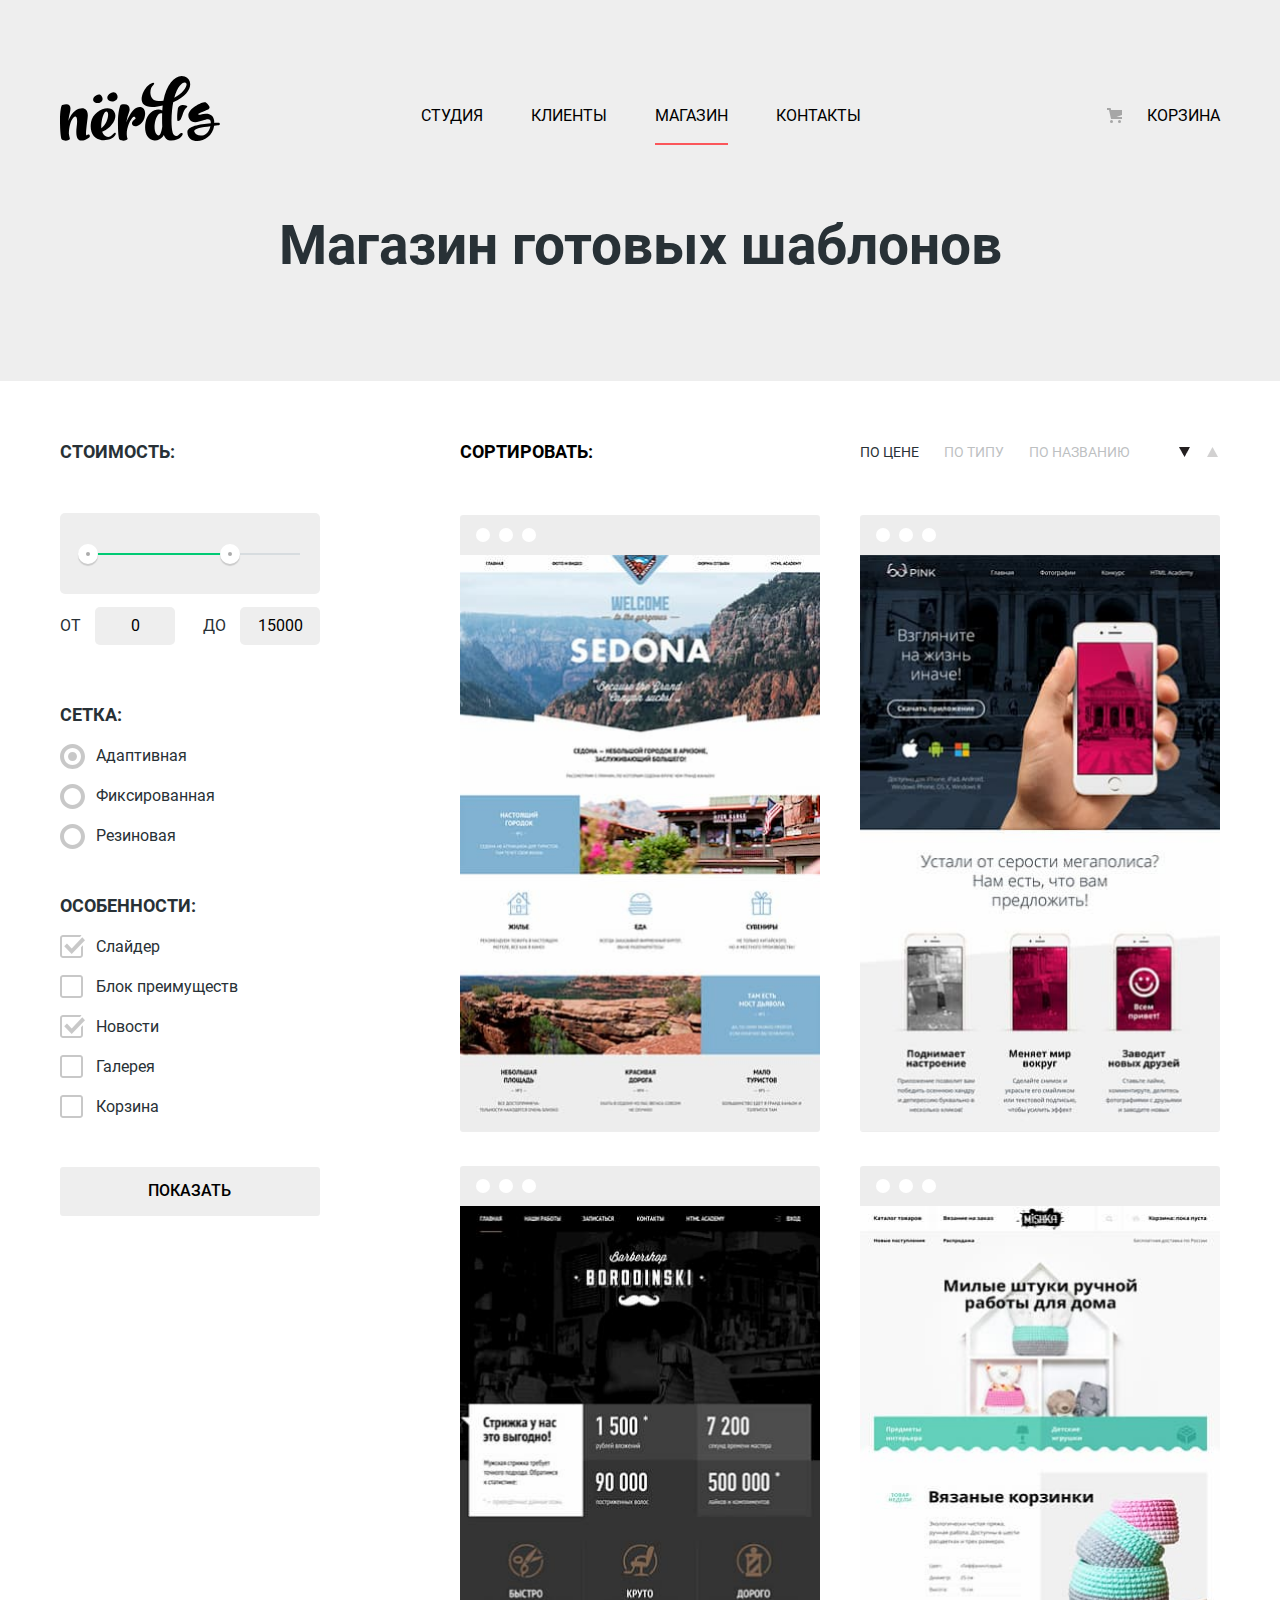
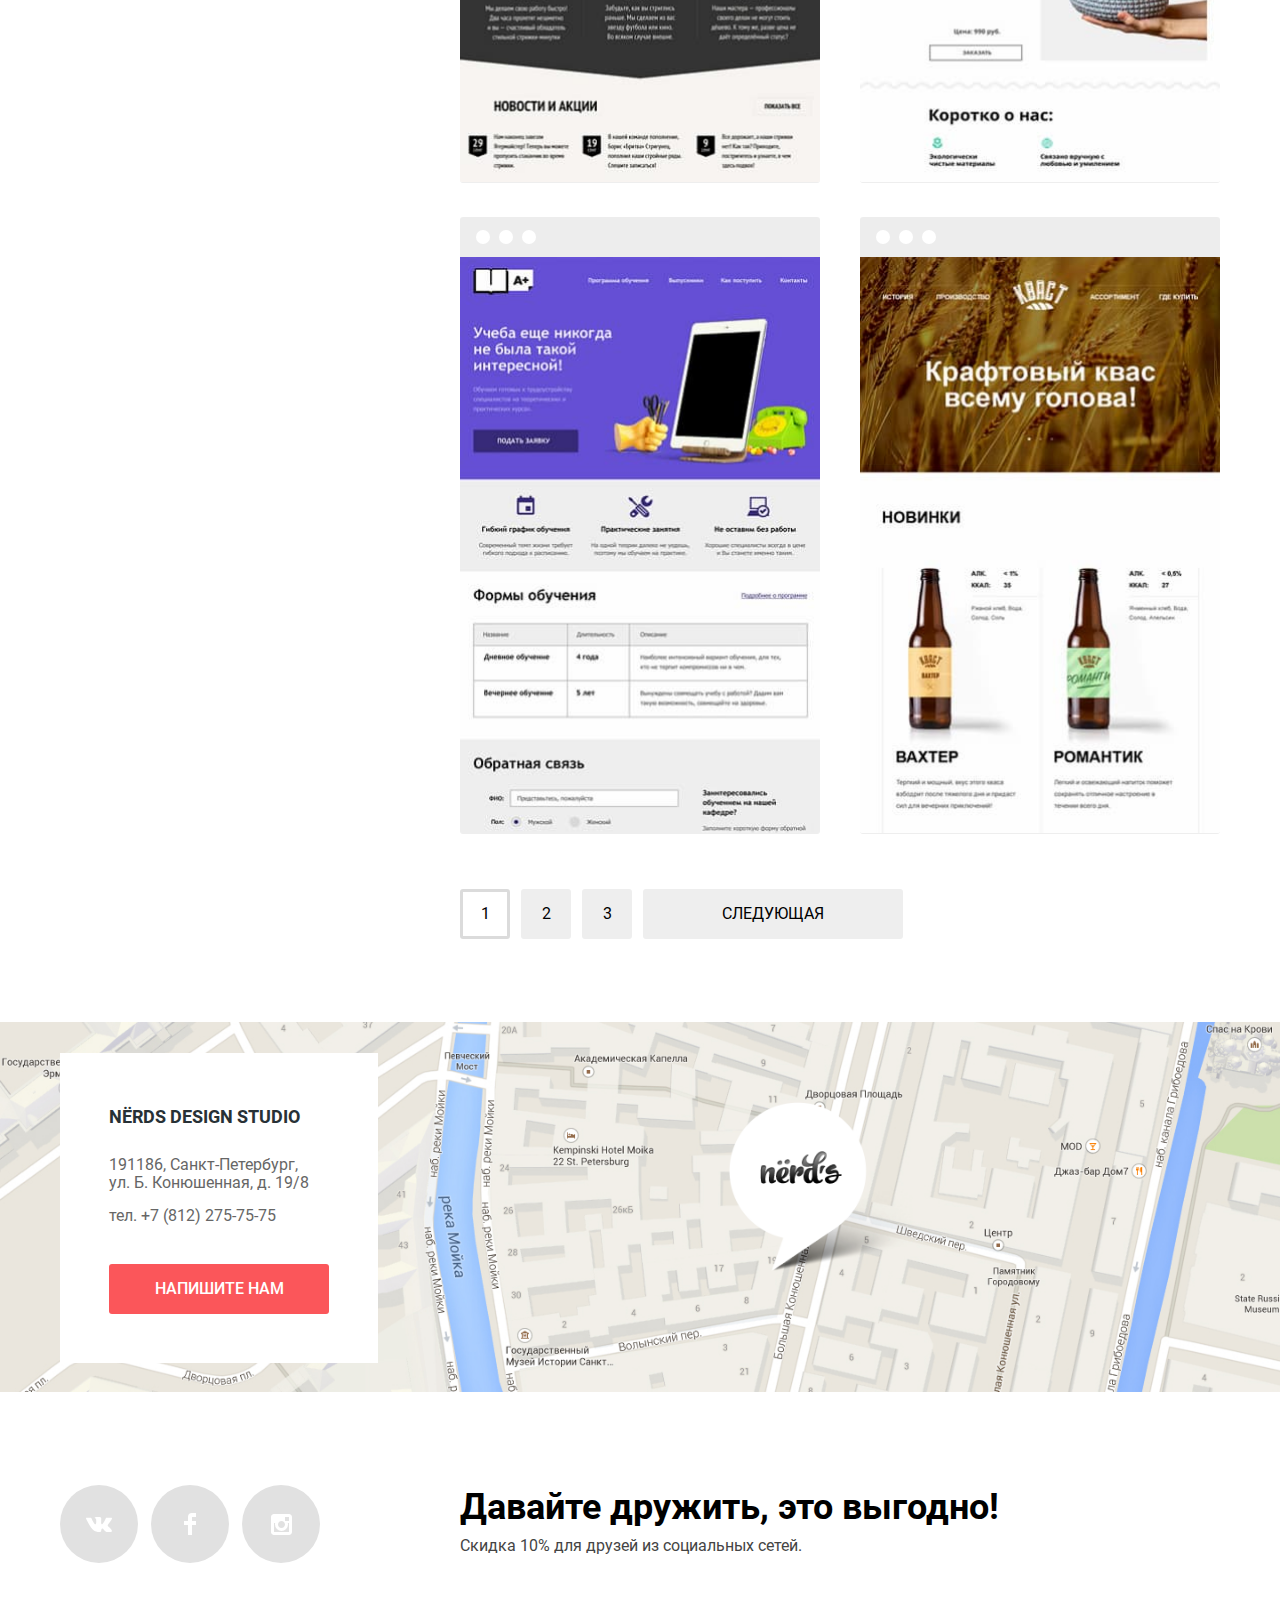
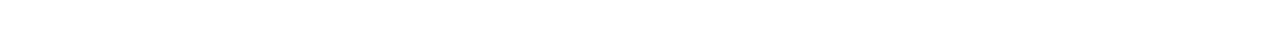
==== commit 84f667c4: "PixelPerfect" ====
--- a/catalog.html
+++ b/catalog.html
@@ -33,7 +33,7 @@
 
         <form class="form-filters" action="https://echo.htmlacademy.ru/" method="get">
           <fieldset class="form-filters__price form-filters__fieldset">
-            <legend class="form-filters__legend">Стоимость</legend>
+            <legend class="form-filters__legend">Стоимость:</legend>
             <div class="range-filter">
               <div class="range-controls">
                 <div class="scale">
@@ -175,7 +175,7 @@
       <section class="contacts">
         <h2 class="visually-hidden">Контакты</h2>
         <div class="contacts__map">
-          <!-- map -->
+          <!-- <iframe src="https://www.google.com/maps/embed?pb=!1m18!1m12!1m3!1d1108.788942478753!2d30.32167562037188!3d59.93889471823952!2m3!1f0!2f0!3f0!3m2!1i1024!2i768!4f13.1!3m3!1m2!1s0x4696310fca145cc1%3A0x42b32648d8238007!2z0JHQvtC70YzRiNCw0Y8g0JrQvtC90Y7RiNC10L3QvdCw0Y8g0YPQuy4sIDE5LzgsINCh0LDQvdC60YIt0J_QtdGC0LXRgNCx0YPRgNCzLCAxOTExODY!5e0!3m2!1sru!2sru!4v1603977826635!5m2!1sru!2sru" id="map" width="100%" height="416" frameborder="0" style="border:0;" allowfullscreen="" aria-hidden="false" tabindex="0"></iframe> -->
         </div>
         <div class="container">
           <div class="contacts__wrapper">
@@ -220,7 +220,7 @@
         <h2 class="feedback__title">Напишите нам</h2>
         <form class="feedback__form" action="https://echo.htmlacademy.ru" method="post">
           <label class="feedback__label">Ваше имя:<input class="feedback__text" type="text" name="name" placeholder="Имя Фамилия" required></label>
-          <label class="feedback__label">Ваш e-mail:<input class="feedback__text" type="email" name="email" placeholder="email@example.com" required></label>
+          <label class="feedback__label">Ваш email:<input class="feedback__text" type="email" name="email" placeholder="email@example.com" required></label>
           <label class="feedback__label">Текст письма:<textarea class="feedback__text feedback__textarea" name="message" placeholder="В свободной форме"></textarea></label>
           <button class="button button--feedback" type="submit">Отправить</button>
         </form>
@@ -229,6 +229,7 @@
     </section>
 
     <script src="js/popup.js"></script>
+    <!-- <script src="js/map.js"></script> -->
 
   </body>
 
--- a/css/style.css
+++ b/css/style.css
@@ -1,4 +1,6 @@
-/* Fonts */
+/* ------------------------------------------------------------ */
+/* --------------------Fonts-------------------- */
+/* ------------------------------------------------------------ */
 @font-face {
   font-family: 'Roboto';
   font-style: normal;
@@ -26,7 +28,9 @@
     url('../fonts/robotobold.woff') format('woff');
 }
 
-/* Variables */
+/* ------------------------------------------------------------ */
+/* --------------------Variables -------------------- */
+/* ------------------------------------------------------------ */
 :root {
   --black: #000000;
   --regular-text: #283136;
@@ -61,7 +65,9 @@
   --border-carousel-controls: #c1c1c1;
 }
 
-/* General */
+/* ------------------------------------------------------------ */
+/* --------------------General-------------------- */
+/* ------------------------------------------------------------ */
 body {
   margin: 0;
   padding: 0;
@@ -124,10 +130,12 @@
   margin: -1px;
 }
 
-/*buttons*/
+/* ------------------------------------------------------------ */
+/* --------------------Buttons-------------------- */
+/* ------------------------------------------------------------ */
 .button {
   margin: 0;
-  padding: 17px 40px 15px;
+  padding: 15px 40px 16px 39px;
   font: inherit;
   font-weight: 500;
   line-height: 18px;
@@ -149,113 +157,12 @@
   box-shadow: inset 0 3px 0 0 var(--pagination-shadow);
 }
 
-.button--carousel {
-  padding: 17px 54px 15px;
-}
-
-.carousel__controls-button {
-  position: relative;
-  margin-right: 17px;
-  width: 18px;
-  height: 18px;
-  background-color: var(--white);
-  border: 0;
-  border-radius: 50%;
-}
-
-.carousel__controls-button:last-child {
-  margin-right: 0;
-}
-
-.carousel__controls-button--current::after {
-  content: "";
-  position: absolute;
-  top: 5px;
-  left: 5px;
-  width: 4px;
-  height: 4px;
-  border-radius: 50%;
-  border: 2px solid var(--border-carousel-controls);
-}
-
-.button--app {
-  background-color: var(--btn-app);
-}
-
-.button--app:hover,
-.button--app:focus {
-  background-color: var(--btn-app-focus);
-}
-
-.button--app:active {
-  color: var(--white-transparent);
-  background-color: var(--btn-app-active);
-}
-
-.button--presentation {
-  background-color: var(--btn-pres);
-}
-
-.button--presentation:hover,
-.button--presentation:focus {
-  background-color: var(--btn-pres-focus);
-}
-
-.button--presentation:active {
-  color: var(--white-transparent);
-  background-color: var(--btn-pres-active);
-}
-
-.form-filters__button {
-  width: 260px;
-  color: var(--black);
-  background-color: var(--bg-grey);
-  border: 0;
-}
-
-.contacts__button {
-  margin-top: 38px;
-}
-
-.pagination-button {
-  width: 50px;
-  height: 50px;
-  margin-right: 11px;
-  align-self: center;
-  line-height: 50px;
-  color: var(--black);
-  text-align: center;
-  text-transform: uppercase;
-  background-color: var(--bg-grey);
-  border-radius: 3px;
-}
-
-.pagination-button__next {
-  min-width: 260px;
-}
-
-.form-filters__button:hover,
-.pagination-button:hover {
-  background-color: var(--pagination-hover);
-}
-
-.form-filters__button:active,
-.pagination-button:active {
-  color: rgba(var(--black), 0.3);
-  background-color: var(--pagination-active);
-}
-
-.pagination-button--current,
-.pagination-button--current:hover,
-.pagination-button--current:active {
-  background-color: var(--white);
-  box-shadow: inset 0 0 0 3px var(--pagination-border);
-}
-
-/* header*/
+/* ------------------------------------------------------------ */
+/* --------------------Header-------------------- */
+/* ------------------------------------------------------------ */
 .main-header {
+  margin-bottom: 81px;
   padding-top: 75px;
-  margin-bottom: 80px;
   background-color: var(--bg-grey);
 }
 
@@ -278,14 +185,16 @@
 }
 
 .main-nav {
-  width: 440px;
   display: flex;
   flex-wrap: wrap;
   justify-self: center;
   justify-content: space-between;
   align-items: center;
-  margin: 0;
-  padding: 17px 60px 0 0;
+  width: 440px;
+  margin: 0;
+  padding: 0;
+  padding-top: 17px;
+  padding-right: 60px;
   color: var(--black);
   list-style: none;
 }
@@ -320,8 +229,8 @@
 }
 
 .main-nav__link--current::after {
+  content: "";
   position: absolute;
-  content: "";
   left: 0;
   bottom: -20px;
   width: 100%;
@@ -329,9 +238,9 @@
 }
 
 .main-nav__user-cart {
+  position: relative;
   justify-self: flex-end;
   align-self: center;
-  position: relative;
   padding-left: 25px;
   padding-top: 17px;
 }
@@ -347,7 +256,9 @@
   background-repeat: no-repeat;
 }
 
-/* carousel */
+/* ------------------------------------------------------------ */
+/* --------------------Carousel-------------------- */
+/* ------------------------------------------------------------ */
 .carousel {
   position: relative;
   width: 1160px;
@@ -355,21 +266,10 @@
   background-color: var(--bg-grey);
 }
 
-.carousel__controls {
-  position: absolute;
-  bottom: 105px;
-  left: 46%;
-  width: 96px;
-  height: 18px;
-  text-align: center;
-}
-
 .carousel__slide {
-  top: 0;
-  left: 0;
   width: 100%;
   min-height: 431px;
-  background-position: 100% 0;
+  background-position: 397px 1px;
   background-repeat: no-repeat;
 }
 
@@ -379,16 +279,17 @@
 }
 
 .carousel__slide-title {
-  margin: 26px 0;
+  margin: 28px 0 24px;
   font-size: 55px;
   font-weight: 500;
-  line-height: 55px;
+  line-height: 56px;
   color: var(--black);
 }
 
 .carousel__slide-text {
   max-width: 370px;
-  margin-bottom: 55px;
+  margin-bottom: 51px;
+  line-height: 25px;
 }
 
 .carousel__slide-1 {
@@ -403,19 +304,69 @@
   background-image: url(../img/nerds-index-slide3.png);
 }
 
-/* works */
+.button--carousel {
+  padding: 16px 55px 15px 54px;
+}
+
+.carousel__controls {
+  position: absolute;
+  display: flex;
+  justify-content: space-evenly;
+  align-items: center;
+  bottom: 22%;
+  left: 45%;
+  min-width: 119px;
+  min-height: 18px;
+  text-align: center;
+}
+
+.carousel__controls-button {
+  position: relative;
+  padding-right: 6px;
+  width: 18px;
+  height: 18px;
+  background-color: var(--white);
+  border: 0;
+  border-radius: 50%;
+  cursor: pointer;
+}
+
+.carousel__controls-button:last-child {
+  margin-right: 0;
+}
+
+.carousel__controls-button--current::after {
+  content: "";
+  position: absolute;
+  top: 5px;
+  left: 5px;
+  width: 4px;
+  height: 4px;
+  border: 2px solid var(--border-carousel-controls);
+  border-radius: 50%;
+}
+
+.carousel__controls-button::-moz-focus-inner {
+  border: 0;
+  padding: 0;
+}
+
+/* ------------------------------------------------------------ */
+/* --------------------Works-------------------- */
+/* ------------------------------------------------------------ */
 .works {
   margin-bottom: 39px;
 }
 
 .works__list {
-  margin: 0;
-  padding: 0 0 90px 0;
   display: grid;
   grid-template-columns: repeat(3, 300px);
   -moz-column-gap: 100px;
   column-gap: 100px;
   justify-content: start;
+  margin: 0;
+  padding: 0;
+  padding-bottom: 90px;
   list-style: none;
   border-bottom: 2px solid var(--bg-grey);
 }
@@ -423,38 +374,72 @@
 .works__list-title {
   max-width: 300px;
   margin: 0px;
-  padding: 18px 0;
+  padding: 18px 0 16px;
   font-size: 24px;
   font-weight: 700;
   line-height: 30px;
+  color: var(--black);
   text-transform: uppercase;
-  color: var(--black);
 }
 
 .works__list-text {
   max-width: 260px;
-  margin: 0 0 45px 0;
+  margin: 0;
+  margin-bottom: 45px;
   padding: 0;
 }
 
-/* Description */
+.button--app {
+  background-color: var(--btn-app);
+}
+
+.button--app:hover,
+.button--app:focus {
+  background-color: var(--btn-app-focus);
+}
+
+.button--app:active {
+  color: var(--white-transparent);
+  background-color: var(--btn-app-active);
+}
+
+.button--presentation {
+  background-color: var(--btn-pres);
+}
+
+.button--presentation:hover,
+.button--presentation:focus {
+  background-color: var(--btn-pres-focus);
+}
+
+.button--presentation:active {
+  color: var(--white-transparent);
+  background-color: var(--btn-pres-active);
+}
+
+/* ------------------------------------------------------------ */
+/* --------------------Description-------------------- */
+/* ------------------------------------------------------------ */
 .content-wrapper {
   display: grid;
   grid-template-columns: 2fr 1fr;
-  padding-bottom: 40px;
   margin-bottom: 50px;
+  padding-bottom: 49px;
   border-bottom: 2px solid var(--bg-grey);
 }
 
 .description {
+  display: flex;
+  flex-wrap: wrap;
+  align-content: flex-start;
   width: 660px;
-  display: flex;
-  flex-wrap: wrap;
 }
 
 .description__title {
   margin: 0;
-  padding-top: 35px;
+  margin-bottom: 26px;
+  padding: 0;
+  padding-top: 38px;
   font-size: 45px;
   font-weight: 500;
   line-height: 45px;
@@ -463,11 +448,15 @@
 
 .description__text {
   margin: 0;
+  margin-bottom: 40px;
+  padding-top: 5px;
+  line-height: 25px;
 }
 
 .description__list-title {
   align-self: center;
   margin: 0;
+  margin-bottom: 23px;
   padding: 0;
   font-size: 16px;
   font-weight: 700;
@@ -483,76 +472,90 @@
 
 .description__list-item {
   position: relative;
-  padding-left: 32px;
-  margin-bottom: 20px;
+  margin-bottom: 24px;
+  padding-left: 36px;
 }
 
 .description__list-item::before {
   content: "";
   position: absolute;
-  top: 10px;
-  left: -2px;
+  top: 11px;
+  left: 0;
   width: 25px;
   height: 2px;
   background-color: var(--btn);
 }
 
-/* features */
+/* ------------------------------------------------------------ */
+/* --------------------Features-------------------- */
+/* ------------------------------------------------------------ */
 .features {
   margin-left: auto;
+  padding-top: 3px;
   width: 360px;
 }
 
 .features__title {
   margin: 0;
-  padding: 30px 0 0 15px;
+  padding: 0;
+  padding-top: 30px;
+  padding-left: 17px;
   font-weight: 700;
   text-transform: uppercase;
 }
 
 .features__list {
-  padding-left: 0;
   display: grid;
   grid-template-columns: repeat(3, 120px);
   justify-items: start;
+  padding-left: 0;
   list-style: none;
 }
 
 .features__list__grade {
   margin: 0;
   padding-top: 35px;
-  padding-bottom: 10px;
+  padding-bottom: 14px;
   font: var(--black);
   font-size: 45px;
   font-weight: 700;
-  text-shadow: 0px 4px 4px var(shadow-text);
+}
+
+.features__list__grade--percents {
+  font-size: 26px;
+  line-height: 40px;
 }
 
 .features__text {
-  font-size: 18px;
+  margin: 0;
+  padding: 0;
+  font-size: 16px;
   font-weight: 400;
-  line-height: 18px;
-}
-
+  line-height: 19px;
+}
+
+/* ------------------------------------------------------------ */
+/* --------------------Partners-------------------- */
+/* ------------------------------------------------------------ */
 .partners {
-  padding-bottom: 40px;
   margin-bottom: 80px;
+  padding-bottom: 33px;
   border-bottom: 2px solid var(--bg-grey);
 }
 
 .partners__list {
-  padding: 0;
-  margin: 0;
   display: flex;
   flex-wrap: wrap;
   flex-direction: row;
   justify-content: space-between;
-  align-content: center;
+  align-items: center;
+  margin: 0;
+  padding-right: 24px;
+  padding-left: 26px;
   list-style: none;
 }
 
 .partners__link {
-  position: relative;
   opacity: 0.2;
 }
 
@@ -566,15 +569,18 @@
 }
 
 .partners__list-item {
-  padding-left: 30px;
   position: relative;
-  align-self: center;
+  display: inline-flex;
+  justify-content: center;
+  align-items: center;
+  min-width: 209px;
+  min-height: 97px;
 }
 
 .partners__list-item::after {
   content: "";
   position: absolute;
-  top: 5%;
+  top: 15%;
   right: -22%;
   width: 2px;
   height: 52px;
@@ -585,9 +591,14 @@
   content: none;
 }
 
-/*catalog*/
+/* ------------------------------------------------------------ */
+/* --------------------Catalog-------------------- */
+/* ------------------------------------------------------------ */
+/* ------------------------------------------------------------ */
+/* --------------------Catalog_header-------------------- */
+/* ------------------------------------------------------------ */
 .page-catalog {
-  margin-top: -20px;
+  margin-top: -25px;
   display: grid;
   grid-template-columns: 260px 1fr;
   align-content: start;
@@ -602,7 +613,8 @@
 .catalog__title-wrapper {
   display: flex;
   justify-content: space-between;
-  margin-bottom: 60px;
+  margin-bottom: 54px;
+  padding-top: 6px;
 }
 
 .catalog__title {
@@ -615,11 +627,14 @@
   text-transform: uppercase;
 }
 
+/* ------------------------------------------------------------ */
+/* --------------------Catalog_sort-------------------- */
+/* ------------------------------------------------------------ */
 .catalog__sort-wrapper {
   display: flex;
   align-items: center;
+  justify-content: space-between;
   width: 360px;
-  justify-content: space-between;
 }
 
 .catalog__sort-list {
@@ -627,6 +642,7 @@
   flex-wrap: wrap;
   margin: 0;
   padding-left: 0;
+  padding-right: 10px;
   list-style: none;
 }
 
@@ -642,10 +658,10 @@
 .catalog__sort-button {
   width: 16px;
   height: 16px;
-  border: 0;
   background-color: transparent;
   background-repeat: no-repeat;
   background-position: center;
+  border: 0;
   opacity: 0.2;
 }
 
@@ -671,13 +687,16 @@
   opacity: 1;
 }
 
+/* ------------------------------------------------------------ */
+/* --------------------Catalog_list-------------------- */
+/* ------------------------------------------------------------ */
 .catalog__list {
   display: flex;
   flex-wrap: wrap;
   justify-content: space-between;
   margin: 0;
   padding-left: 0;
-  padding-bottom: 25px;
+  padding-bottom: 21px;
   list-style: none;
 }
 
@@ -685,7 +704,7 @@
   position: relative;
   width: 360px;
   height: 578px;
-  margin-bottom: 30px;
+  margin-bottom: 33px;
   border-top: 40px solid var(--product-transparent);
   border-radius: 3px;
 }
@@ -693,12 +712,12 @@
 .product-sample::before {
   content: "";
   position: absolute;
+  top: -27px;
   left: 16px;
-  top: -27px;
   width: 14px;
   height: 14px;
+  background-color: var(--white);
   border-radius: 50%;
-  background-color: var(--white);
   box-shadow: 23px 0 0 var(--white), 46px 0 0 var(--white);
 }
 
@@ -721,12 +740,12 @@
   left: 0;
   right: 0;
   bottom: 0;
-  padding: 26px 52px 44px;
   min-height: 161px;
+  padding: 26px 52px 42px;
   text-align: center;
   background-color: var(--bg-grey);
+  border-radius: 0 0 3px 3px;
   opacity: 0;
-  border-radius: 0 0 3px 3px;
 }
 
 .product-sample:hover .product-sample__description,
@@ -741,7 +760,7 @@
 
 .product-sample__text {
   margin: 0;
-  margin-bottom: 45px;
+  margin-bottom: 48px;
   max-height: 380px;
   font-weight: 400;
   line-height: 18px;
@@ -750,25 +769,27 @@
 
 .product-sample__button {
   margin-top: 32px;
-  padding: 17px 72px 15px;
-}
-
-/* form-filters */
+  padding: 16px 73px 15px;
+}
+
+/* ------------------------------------------------------------ */
+/* --------------------Form_filters-------------------- */
+/* ------------------------------------------------------------ */
 .form-filters {
   width: 260px;
 }
 
 .form-filters__fieldset {
-  margin: 0;
-  margin-bottom: 32px;
+  display: flex;
+  flex-direction: column;
+  margin: 0;
+  margin-bottom: 25px;
   padding: 0;
   border: 0;
-  display: flex;
-  flex-direction: column;
 }
 
 .form-filters__price {
-  margin-bottom: 53px;
+  margin-bottom: 55px;
 }
 
 .form-filters__grid-type {
@@ -777,10 +798,11 @@
 
 .form-filters__features {
   min-height: 240px;
+  margin-bottom: 30px;
 }
 
 .form-filters__legend {
-  margin-bottom: 13px;
+  margin-bottom: 16px;
   font-size: 18px;
   font-weight: 700;
   line-height: 30px;
@@ -795,8 +817,8 @@
 .range-controls {
   position: relative;
   height: 41px;
-  margin-bottom: 15px;
-  padding-top: 39px;
+  margin-bottom: 13px;
+  padding-top: 40px;
   padding-right: 20px;
   padding-left: 20px;
   background-color: var(--bg-grey);
@@ -843,12 +865,19 @@
 
 .range-filter-price {
   width: 60px;
+  margin-left: 10px;
   padding: 10px;
-  margin-left: 10px;
   text-align: center;
+  background-color: var(--bg-grey);
   border: none;
   border-radius: 5px;
-  background-color: var(--bg-grey);
+  -moz-appearance: textfield;
+}
+
+.range-filter-price::-webkit-outer-spin-button,
+.range-filter-price::-webkit-inner-spin-button {
+  -webkit-appearance: none;
+  margin: 0;
 }
 
 .min-price,
@@ -868,21 +897,21 @@
 }
 
 .form-filters__label .form-filters__text::before {
-  margin-left: 10px;
   position: absolute;
   content: "";
   left: -10px;
-  top: 0;
+  top: -2px;
+  margin-left: 10px;
   background-repeat: no-repeat;
   opacity: 0.3;
 }
 
 .form-filters__label .form-filters__text::after {
-  margin-left: 10px;
   position: absolute;
   content: "";
   left: -10px;
-  top: 0;
+  top: -2px;
+  margin-left: 10px;
   background-repeat: no-repeat;
   opacity: 0.3;
 }
@@ -943,21 +972,72 @@
   opacity: 0.1;
 }
 
+.form-filters__button {
+  width: 260px;
+  color: var(--black);
+  background-color: var(--bg-grey);
+  border: 0;
+}
+
+/* ------------------------------------------------------------ */
+/* --------------------Pagination-------------------- */
+/* ------------------------------------------------------------ */
 .pagination {
   display: flex;
   flex-direction: row;
   align-self: center;
 }
 
-/*footer*/
+.pagination-button {
+  align-self: center;
+  width: 50px;
+  height: 50px;
+  margin-right: 11px;
+  line-height: 50px;
+  color: var(--black);
+  text-align: center;
+  text-transform: uppercase;
+  background-color: var(--bg-grey);
+  border-radius: 3px;
+}
+
+.pagination-button__next {
+  min-width: 260px;
+}
+
+.form-filters__button:hover,
+.pagination-button:hover {
+  background-color: var(--pagination-hover);
+}
+
+.form-filters__button:active,
+.pagination-button:active {
+  color: rgba(var(--black), 0.3);
+  background-color: var(--pagination-active);
+}
+
+.pagination-button--current,
+.pagination-button--current:hover,
+.pagination-button--current:active {
+  background-color: var(--white);
+  box-shadow: inset 0 0 0 3px var(--pagination-border);
+}
+
+/* ------------------------------------------------------------ */
+/* --------------------Footer-------------------- */
+/* ------------------------------------------------------------ */
 .main-footer {
-  padding-bottom: 70px;
   display: grid;
   grid-template-rows: 2fr -webkit-min-content;
   grid-template-rows: 2fr min-content;
-}
-
+  padding-bottom: 70px;
+}
+
+/* ------------------------------------------------------------ */
+/* --------------------Contacts-------------------- */
+/* ------------------------------------------------------------ */
 .contacts {
+  position: relative;
   width: 100%;
   height: 416px;
   margin-bottom: 70px;
@@ -967,21 +1047,29 @@
   background-position: center;
 }
 
+.contacts__map {
+  height: 100%;
+}
+
 .contacts__wrapper {
+  position: absolute;
+  top: 0;
+  left: auto;
   display: flex;
   flex-direction: column;
   justify-content: space-between;
   margin: 0;
   margin-top: 54px;
-  padding: 49px 39px 47px 50px;
+  padding: 49px;
   width: 220px;
-  height: 210px;
+  height: 212px;
   background-color: var(--white);
 }
 
 .contacts__title {
   margin: 0;
-  margin-bottom: 10px;
+  margin-bottom: 4px;
+  padding-bottom: 4px;
   font-size: 18px;
   font-weight: 700;
   line-height: 30px;
@@ -1004,9 +1092,12 @@
 
 .contacts__button {
   margin-top: 23px;
-  padding: 16px 44px;
-}
-
+  padding: 16px 44px 16px 45px;
+}
+
+/* ------------------------------------------------------------ */
+/* --------------------Social-------------------- */
+/* ------------------------------------------------------------ */
 .social {
   display: grid;
   grid-template-columns: 1fr 2fr;
@@ -1015,9 +1106,9 @@
 .social__links {
   display: flex;
   flex-wrap: wrap;
+  width: 360px;
   margin: 0;
   padding-left: 0;
-  width: 360px;
   list-style: none;
 }
 
@@ -1041,9 +1132,9 @@
   align-items: center;
   width: 78px;
   height: 78px;
-  border-radius: 50%;
   color: var(--white);
   background-color: var(--social-links);
+  border-radius: 50%;
 }
 
 .social__links-link:active .social__links-icon {
@@ -1063,15 +1154,14 @@
 }
 
 .social__offer {
+  width: 760px;
   padding-left: 20px;
-  width: 760px;
 }
 
 .social__offer-title {
   margin-top: 4px;
   margin-bottom: 10px;
   font-size: 36px;
-  line-height: 36px;
   font-weight: 700;
   line-height: 36px;
   color: var(--black);
@@ -1085,13 +1175,16 @@
   color: var(--social-offer);
 }
 
+/* ------------------------------------------------------------ */
+/* --------------------Feedback-------------------- */
+/* ------------------------------------------------------------ */
 .feedback {
   display: none;
-   position: relative;
-   width: 960px;
-   height: 590px;
-   background-color: var(--white);
-   box-shadow: 0 20px 40px var(--shadow-feedback);
+  position: relative;
+  width: 960px;
+  height: 590px;
+  background-color: var(--white);
+  box-shadow: 0 20px 40px var(--shadow-feedback);
 }
 
 /* .feedback__overlay {
@@ -1104,30 +1197,25 @@
   right: 0;
   bottom: 0;
   background-color: var(--shadow-range); */
-
 .feedback--active {
   display: block;
-  transform: translate(50%, 50%);
   position: fixed;
   bottom: 50%;
   right: 50%;
+  transform: translate(50%, 50%);
 }
 
 .feedback__wrapper {
   width: 760px;
   height: 353px;
-  padding-top: 65px;
-  /* display: flex;
-  flex-wrap: wrap;
-  flex-direction: row;
-  justify-content: space-between; */
+  padding-top: 63px;
+  padding-right: 100px;
   padding-left: 100px;
-  padding-right: 100px;
 }
 
 .feedback__title {
   margin: 0;
-  margin-bottom: 37px;
+  margin-bottom: 36px;
   width: 100%;
   font-size: 45px;
   font-weight: 700;
@@ -1136,9 +1224,9 @@
 
 .feedback__form {
   display: flex;
-flex-direction: row;
-flex-wrap: wrap;
-justify-content: space-between;
+  flex-direction: row;
+  flex-wrap: wrap;
+  justify-content: space-between;
 }
 
 .feedback__label {
@@ -1150,8 +1238,8 @@
 
 .feedback__text {
   display: block;
-  padding: 16px;
-  margin-top: 5px;
+  margin-top: 9px;
+  padding: 13px 15px;
   width: 326px;
   border: 2px solid var(--black);
   border-radius: 3px;
@@ -1169,14 +1257,16 @@
 .feedback__textarea {
   display: block;
   width: 728px;
+  min-height: 82px;
+  margin-bottom: 13px;
   padding: 16px;
-  min-height: 78px;
 }
 
 .button--feedback {
-  width: 260px;
   display: block;
   align-self: flex-end;
+  width: 260px;
+  padding-top: 16px;
   border: 0;
 }
 
@@ -1186,10 +1276,10 @@
   right: 90px;
   width: 21px;
   height: 21px;
-  opacity: 0.3;
-  border: 0;
   background-color: transparent;
   background-image: url(../img/close-cross.svg);
+  border: 0;
+  opacity: 0.3;
 }
 
 .feedback__close:hover {
@@ -1204,7 +1294,9 @@
   opacity: 0.1;
 }
 
-/* outline */
+/* ------------------------------------------------------------ */
+/* --------------------Helpers-------------------- */
+/* ------------------------------------------------------------ */
 /* outline: 5px solid rgba(0, 255, 255, 0.3);
-  outline-offset: -5px; */
-}
+outline-offset: -5px;
+} */
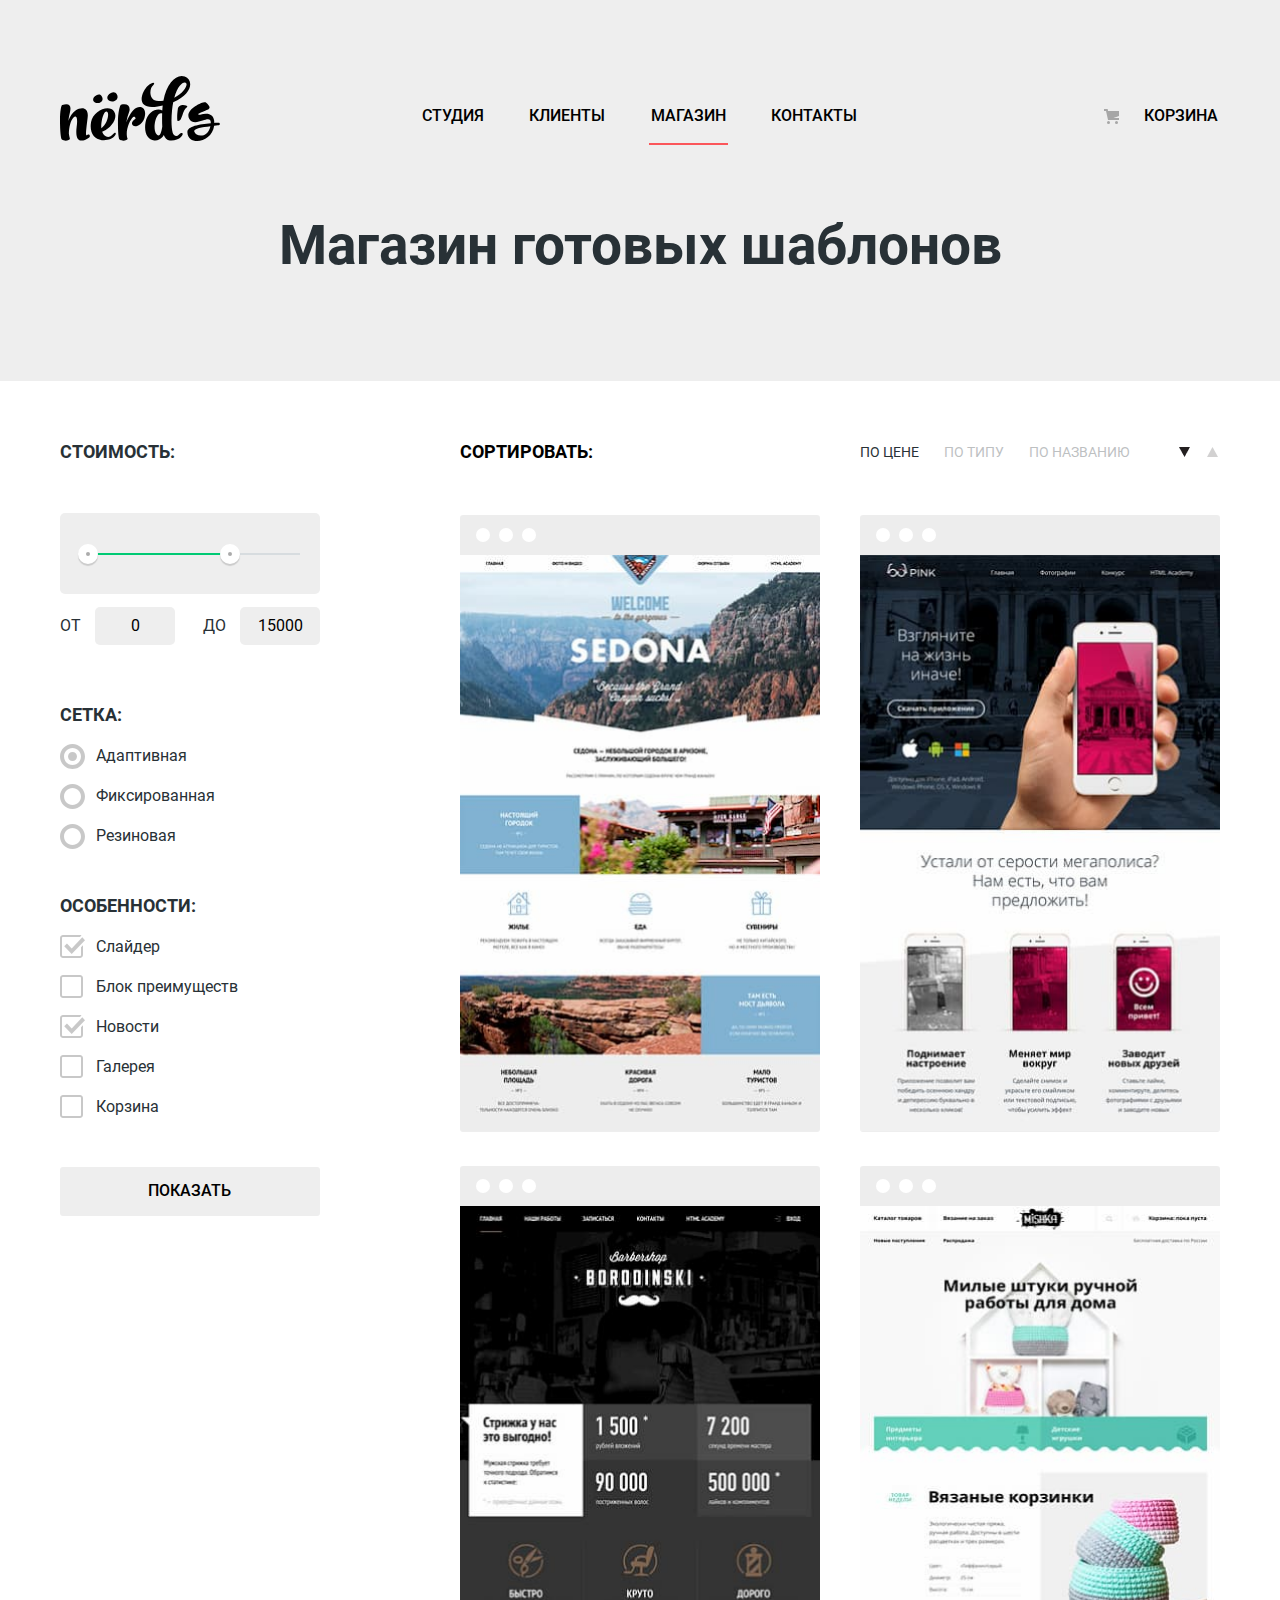
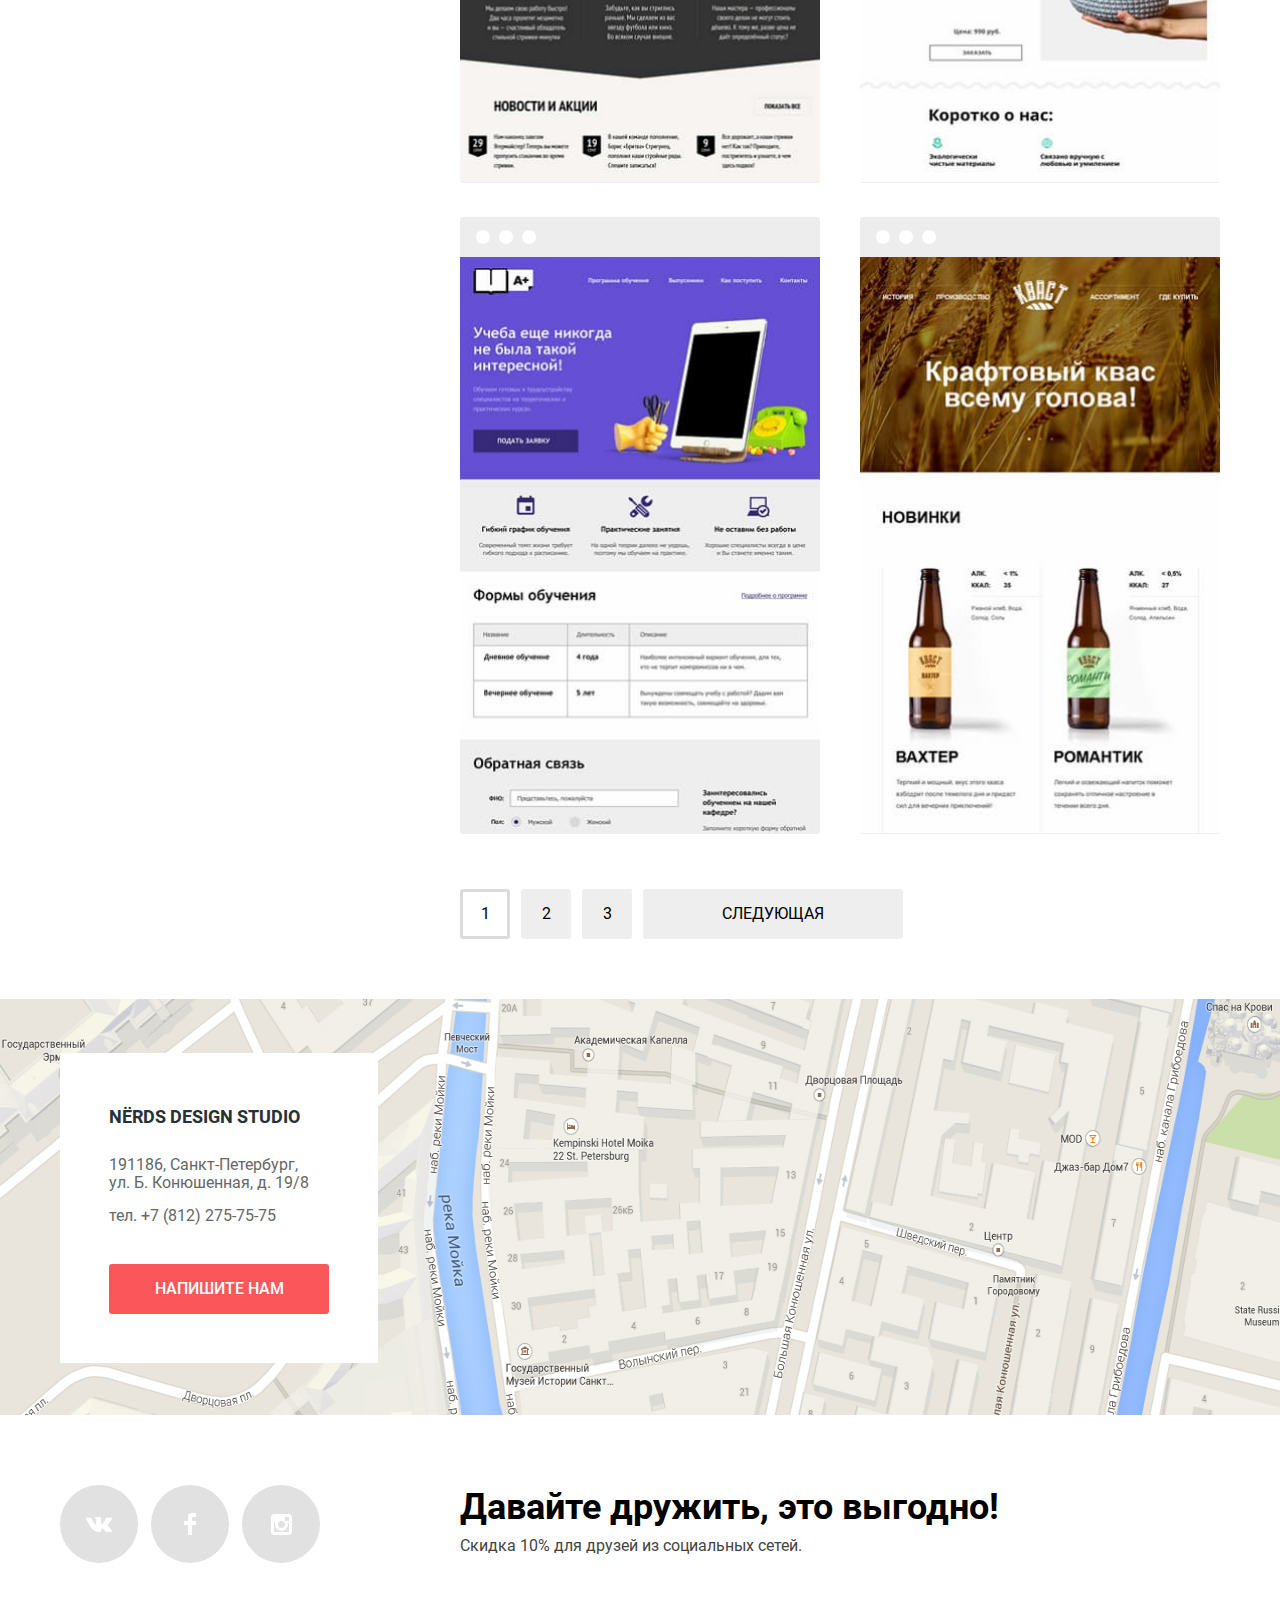
==== commit ee6ff1f5: "Вроде как все доделал" ====
--- a/catalog.html
+++ b/catalog.html
@@ -5,7 +5,7 @@
     <meta charset="utf-8">
     <title>HTML Academy: Нёрдс</title>
     <link href="css/normalize.css" rel="stylesheet">
-    <link href="css/style.css" rel="stylesheet">
+    <link href="css/style-minimize.css" rel="stylesheet">
   </head>
 
   <body class="page-body">
@@ -17,7 +17,7 @@
         <ul class="main-nav">
           <li class="main-nav__item"><a class="main-nav__link" href="#">Студия</a></li>
           <li class="main-nav__item"><a class="main-nav__link" href="#">Клиенты</a></li>
-          <li class="main-nav__item"><a class="main-nav__link  main-nav__link--current" href="catalog.html">Магазин</a></li>
+          <li class="main-nav__item"><a class="main-nav__link  main-nav__link--current">Магазин</a></li>
           <li class="main-nav__item"><a class="main-nav__link" href="#">Контакты</a></li>
         </ul>
         <a class="main-nav__link main-nav__user-cart" href="#">Корзина</a>
@@ -31,7 +31,7 @@
       <section class="filters">
         <h2 class="visually-hidden">Фильтры</h2>
 
-        <form class="form-filters" action="https://echo.htmlacademy.ru/" method="get">
+        <form class="form-filters" action="https://echo.htmlacademy.ru/" method="get" target="_blank">
           <fieldset class="form-filters__price form-filters__fieldset">
             <legend class="form-filters__legend">Стоимость:</legend>
             <div class="range-filter">
@@ -56,7 +56,7 @@
           <fieldset class="form-filters__grid-type form-filters__fieldset">
             <legend class="form-filters__legend">Сетка:</legend>
             <label class="form-filters__label form-filters__label-radio">
-              <input class="form-filters__radio visually-hidden" type="radio" name="GridType" checked value="adaptive"><span class="form-filters__text">Адаптивная</span>
+              <input class="form-filters__radio visually-hidden" type="radio" name="GridType" value="adaptive" checked><span class="form-filters__text">Адаптивная</span>
             </label>
             <label class="form-filters__label form-filters__label-radio">
               <input class="form-filters__radio visually-hidden" type="radio" name="GridType" value="fixed"><span class="form-filters__text">Фиксированная</span>
@@ -101,12 +101,12 @@
               <li class="catalog__sort-item">По типу</li>
               <li class="catalog__sort-item">По названию</li>
             </ul>
-            <button class="catalog__sort-button catalog__sort-button--decrease catalog__sort-button--active" type="button" name="atalog__sort-button-decrease"></button>
-            <button class="catalog__sort-button catalog__sort-button--increase" type="button" name="catalog__sort-button-increase"></button>
+            <button class="catalog__sort-button catalog__sort-button--decrease catalog__sort-button--active" type="button" name="atalog__sort-button-decrease"><s class="visually-hidden">Сортировать по убыванию</s></button>
+            <button class="catalog__sort-button catalog__sort-button--increase" type="button" name="catalog__sort-button-increase"><span class="visually-hidden">Сортировать по возрастанию</span></button>
           </div>
         </div>
         <ul class="catalog__list">
-          <li class="catalog__list-item product-sample">
+          <li class="catalog__list-item product-sample" tabindex="0">
             <img class="product-sample__img" src="img/img-sedona.jpg" width="359" height="578" alt="Sedona">
             <div class="product-sample__description">
               <h3 class="product-sample__title"><a class="product-sample__title--link" href="product.html">Sedona</a></h3>
@@ -115,7 +115,7 @@
             </div>
           </li>
 
-          <li class="catalog__list-item product-sample">
+          <li class="catalog__list-item product-sample" tabindex="0">
             <img class="product-sample__img" src="img/img-pink.jpg" width="358" height="578" alt="Pink App">
             <div class="product-sample__description">
               <h3 class="product-sample__title"><a class="product-sample__title--link" href="product.html">Pink App</a></h3>
@@ -124,7 +124,7 @@
             </div>
           </li>
 
-          <li class="catalog__list-item product-sample">
+          <li class="catalog__list-item product-sample" tabindex="0">
             <img class="product-sample__img" src="img/img-barbershop.jpg" width="359" height="578" alt="Barbershop BORODINSKI">
             <div class="product-sample__description">
               <h3 class="product-sample__title"><a class="product-sample__title--link" href="product.html">Barbershop BORODINSKI</a></h3>
@@ -133,7 +133,7 @@
             </div>
           </li>
 
-          <li class="catalog__list-item product-sample">
+          <li class="catalog__list-item product-sample" tabindex="0">
             <img class="product-sample__img" src="img/img-mishka.jpg" width="359" height="578" alt="MISHKA">
             <div class="product-sample__description">
               <h3 class="product-sample__title"><a class="product-sample__title--link" href="product.html">MISHKA</a></h3>
@@ -142,7 +142,7 @@
             </div>
           </li>
 
-          <li class="catalog__list-item product-sample">
+          <li class="catalog__list-item product-sample" tabindex="0">
             <img class="product-sample__img" src="img/img-aplus.jpg" width="359" height="578" alt="A Plus">
             <div class="product-sample__description">
               <h3 class="product-sample__title"><a class="product-sample__title--link" href="product.html">A Plus</a></h3>
@@ -151,7 +151,7 @@
             </div>
           </li>
 
-          <li class="catalog__list-item product-sample">
+          <li class="catalog__list-item product-sample" tabindex="0">
             <img class="product-sample__img" src="img/img-kvast.jpg" width="362" height="580" alt="КВАСТ">
             <div class="product-sample__description">
               <h3 class="product-sample__title"><a class="product-sample__title--link" href="product.html">КВАСТ</a></h3>
@@ -174,8 +174,8 @@
     <footer class="main-footer">
       <section class="contacts">
         <h2 class="visually-hidden">Контакты</h2>
-        <div class="contacts__map">
-          <!-- <iframe src="https://www.google.com/maps/embed?pb=!1m18!1m12!1m3!1d1108.788942478753!2d30.32167562037188!3d59.93889471823952!2m3!1f0!2f0!3f0!3m2!1i1024!2i768!4f13.1!3m3!1m2!1s0x4696310fca145cc1%3A0x42b32648d8238007!2z0JHQvtC70YzRiNCw0Y8g0JrQvtC90Y7RiNC10L3QvdCw0Y8g0YPQuy4sIDE5LzgsINCh0LDQvdC60YIt0J_QtdGC0LXRgNCx0YPRgNCzLCAxOTExODY!5e0!3m2!1sru!2sru!4v1603977826635!5m2!1sru!2sru" id="map" width="100%" height="416" frameborder="0" style="border:0;" allowfullscreen="" aria-hidden="false" tabindex="0"></iframe> -->
+        <img class="contacts__reserve-map" src="img/map_bg.png" width="1440" height="416" alt="Местоположение нашего офиса">
+        <div class="contacts__map" id="map">
         </div>
         <div class="container">
           <div class="contacts__wrapper">
@@ -191,17 +191,18 @@
       <section class="social container">
         <h2 class="visually-hidden">Соцсети</h2>
         <ul class="social__links">
-          <li class="social__links-item"><a class="social__links-link" href="https://vk.com" aria-label="ВКонтакте"><svg class="social__links-icon" width="27" height="15" fill="none" xmlns="http://www.w3.org/2000/svg">
+          <li class="social__links-item"><a class="social__links-link" href="https://vk.com" aria-label="ВКонтакте"><svg class="social__links-icon" width="27" height="15" fill="none" xmlns="http://www.w3.org/2000/svg" aria-hidden="true">
                 <path
                   d="M16.138 11.51c.956-.309 2.18 2.04 3.483 2.939.978.681 1.727.534 1.727.534l3.473-.05s1.815-.112.957-1.554c-.071-.12-.503-1.069-2.585-3.022-2.177-2.043-1.882-1.712.739-5.244 1.597-2.153 2.236-3.468 2.036-4.028-.192-.539-1.365-.399-1.365-.399L20.69.713c-.381.001-.704.119-.851.515-.003.004-.621 1.666-1.445 3.079-1.741 2.989-2.436 3.148-2.724 2.961-.661-.433-.494-1.737-.494-2.664 0-2.897.432-4.105-.846-4.417-.427-.104-.739-.172-1.828-.182-1.392-.021-2.574 0-3.244.329-.445.223-.786.712-.579.74.26.035.843.16 1.155.586.401.552.389 1.789.389 1.789s.229 3.411-.54 3.834c-.528.29-1.25-.302-2.803-3.016-.793-1.388-1.392-2.922-1.392-2.922s-.116-.285-.326-.441c-.25-.185-.6-.244-.6-.244L.848.684S.29.7.085.946c-.182.218-.015.668-.015.668s2.909 6.881 6.203 10.347c3.02 3.182 6.452 2.971 6.452 2.971h1.555s.469-.054.709-.312c.224-.24.214-.691.214-.691s-.031-2.109.935-2.419z"
                   fill="#fff" />
               </svg></a></li>
 
 
-          <li class="social__links-item"><a class="social__links-link" href="https://www.facebook.com" aria-label="Facebook"><svg class="social__links-icon" width="12" height="22" fill="none" xmlns="http://www.w3.org/2000/svg">
+          <li class="social__links-item"><a class="social__links-link" href="https://www.facebook.com" aria-label="Facebook"><svg class="social__links-icon" width="12" height="22" fill="none" xmlns="http://www.w3.org/2000/svg" aria-hidden="true">
                 <path d="M12 4V0H8a4 4 0 00-4 4v4H0v4h4v10h4V12h4V8H8V4h4z" fill="#fff" />
               </svg></a></li>
-          <li class="social__links-item"><a class="social__links-link insta-icon" href="https://www.instagram.com" aria-label="Instagram"><svg class="social__links-icon" width="21" height="21" fill="none" xmlns="http://www.w3.org/2000/svg">
+          <li class="social__links-item"><a class="social__links-link insta-icon" href="https://www.instagram.com" aria-label="Instagram"><svg class="social__links-icon" width="21" height="21" fill="none" xmlns="http://www.w3.org/2000/svg"
+                aria-hidden="true">
                 <path fill-rule="evenodd" clip-rule="evenodd"
                   d="M3 0h15c1.65 0 3 1.35 3 3v15c0 1.65-1.35 3-3 3H3c-1.65 0-3-1.35-3-3V3c0-1.65 1.35-3 3-3zm11 10.5C14 8.57 12.43 7 10.5 7S7 8.57 7 10.5 8.57 14 10.5 14s3.5-1.57 3.5-3.5zM3 18V9h1.181c-.118.491-.18.995-.181 1.5a6.5 6.5 0 1013 0 6.451 6.451 0 00-.181-1.5H18v9H3zM14 7h4V3h-4v4z"
                   fill="#fff" />
@@ -215,21 +216,24 @@
       </section>
     </footer>
 
-    <section class="feedback">
-      <div class="feedback__wrapper">
-        <h2 class="feedback__title">Напишите нам</h2>
-        <form class="feedback__form" action="https://echo.htmlacademy.ru" method="post">
-          <label class="feedback__label">Ваше имя:<input class="feedback__text" type="text" name="name" placeholder="Имя Фамилия" required></label>
-          <label class="feedback__label">Ваш email:<input class="feedback__text" type="email" name="email" placeholder="email@example.com" required></label>
-          <label class="feedback__label">Текст письма:<textarea class="feedback__text feedback__textarea" name="message" placeholder="В свободной форме"></textarea></label>
-          <button class="button button--feedback" type="submit">Отправить</button>
-        </form>
-      </div>
-      <button class="feedback__close" aria-label="Закрыть" type="button"></button>
-    </section>
-
-    <script src="js/popup.js"></script>
-    <!-- <script src="js/map.js"></script> -->
+    <div class="feedback__overlay overlay">
+      <section class="feedback">
+        <div class="feedback__wrapper">
+          <h2 class="feedback__title">Напишите нам</h2>
+          <form class="feedback__form" action="https://echo.htmlacademy.ru" method="post">
+            <label class="feedback__label">Ваше имя:<input class="feedback__text feedback__text--name" type="text" name="name" placeholder="Имя Фамилия"></label>
+            <label class="feedback__label">Ваш email:<input class="feedback__text feedback__text--email" type="email" name="email" placeholder="email@example.com"></label>
+            <label class="feedback__label">Текст письма:<textarea class="feedback__text feedback__textarea" name="message" placeholder="В свободной форме"></textarea></label>
+            <button class="button button--feedback" type="submit">Отправить</button>
+          </form>
+        </div>
+        <button class="feedback__close" aria-label="Закрыть" type="button"></button>
+      </section>
+    </div>
+
+    <script src="js/popup-minimize.js"></script>
+    <script src="https://api-maps.yandex.ru/2.1/?lang=ru_RU&apikey=a92118a5-21e3-4a59-a547-75d981f29002"></script>
+    <script src="js/map-minimize.js"></script>
 
   </body>
 
--- a/css/style-minimize.css
+++ b/css/style-minimize.css
@@ -0,0 +1 @@
+@font-face{font-family:'Roboto';font-style:normal;font-weight:400;src:local('Roboto Regular'),local('Roboto-Regular'),url(../fonts/roboto.woff2) format('woff2'),url(../fonts/roboto.woff) format('woff')}@font-face{font-family:'Roboto';font-style:normal;font-weight:500;src:local('Roboto Medium'),local('Roboto-Medium'),url(../fonts/robotomedium.woff2) format('woff2'),url(../fonts/robotomedium.woff) format('woff')}@font-face{font-family:'Roboto';font-style:normal;font-weight:700;src:local('Roboto Bold'),local('Roboto-Bold'),url(../fonts/robotobold.woff2) format('woff2'),url(../fonts/robotobold.woff) format('woff')}:root{--black:#000;--regular-text:#283136;--pagination-active:#d5d5d5;--pagination-hover:#dfdfdf;--pagination-shadow:rgba(0,1,1,.1);--pagination-border:#dbdbdb;--bg-grey:#eee;--social-links:#e1e1e1;--white:#fff;--white-transparent:rgba(255,255,255,.3);--btn:#fb565a;--btn-focus:#e74246;--btn-active:#Dd373b;--btn-app:#00Ca74;--btn-app-focus:#00bc6c;--btn-app-active:#00aa62;--btn-pres:#efc849;--btn-pres-focus:#eab534;--btn-pres-active:#e5a722;--scale:#d7dcdf;--toggle:#ababab;--product-border:#4d4d4d;--product-transparent:rgba(77,77,77,.1);--contacts-text:#666;--social-offer:#444;--shadow-button:rgba(0,1,1,.1);--shadow-range:rgba(0,0,0,.15);--shadow-feedback:rgba(0,1,1,.75);--shadow-product:rgba(0,1,1,.25);--border-feedback:#d7dcde;--border-carousel-controls:#c1c1c1;--outline:#5e9ed6;--overlay:rgba(0,0,0,.4)}body{margin:0;padding:0;margin-bottom:40px;font-family:'Roboto',Arial,sans-serif;font-size:16px;line-height:24px;font-weight:400;color:var(--regular-text);background-color:var(--white);background-position:top center}a{text-decoration:none}img{max-width:100%;height:auto}.page{height:100%}.page-body{min-height:100%;display:grid;grid-template-rows:-webkit-min-content 1fr -webkit-min-content;grid-template-rows:min-content 1fr min-content;align-content:start}.page-body__title-wrapper{padding-top:78px;padding-bottom:108px}.page-body__title{margin:0;font-size:55px;font-weight:700;line-height:55px;text-align:center}.container{width:1160px;margin:0 auto;padding:0 10px}.visually-hidden{position:absolute;width:1px;height:1px;margin:-1px;border:0;padding:0;white-space:nowrap;-webkit-clip-path:inset(100%);clip-path:inset(100%);clip:rect(0 0 0 0);overflow:hidden}.button{margin:0;padding:15px 40px 16px 39px;font:inherit;font-weight:500;line-height:18px;text-align:center;color:var(--white);text-transform:uppercase;background-color:var(--btn);border-radius:3px}.button:hover,.button:focus{background-color:var(--btn-focus)}.button:active{color:var(--white-transparent);background-color:var(--btn-active);box-shadow:inset 0 3px 0 0 var(--pagination-shadow)}.main-header{margin-bottom:81px;padding-top:75px;background-color:var(--bg-grey)}.main-header__nav{display:grid;grid-template-columns:-webkit-min-content 1fr -webkit-min-content;grid-template-columns:min-content 1fr min-content;width:1160px;margin:0 auto;padding:0 10px}.main-header__logo{width:160px;height:65px}.main-header__logo:active{opacity:.3}.main-header__logo--current:active{opacity:1}.main-nav{display:flex;flex-wrap:wrap;justify-self:center;justify-content:space-between;align-items:center;width:440px;margin:0;padding:0;padding-top:17px;padding-right:60px;color:var(--black);list-style:none}.main-nav__link{padding:0 2px;font-weight:500;font-size:16px;line-height:30px;color:var(--black);text-transform:uppercase}.main-nav__link:hover,.main-nav__link:focus,.product-sample__title--link:hover,.product-sample__title--link:focus{color:var(--btn)}.main-nav__link:active,.product-sample__title--link:active{color:var(--black);opacity:.3}.main-nav__link--current{position:relative}.main-nav__link--current:hover,.main-nav__link--current:focus,.main-nav__link--current:active{color:var(--black);opacity:1;cursor:pointer}.main-nav__link--current::after{content:"";position:absolute;left:0;bottom:-20px;width:100%;border-bottom:2px solid var(--btn)}.main-nav__user-cart{position:relative;justify-self:flex-end;align-self:center;padding-left:25px;padding-top:17px}.main-nav__user-cart::before{content:"";position:absolute;left:-15px;top:25px;width:15px;height:15px;background-image:url(../img/cart-icon.svg);background-repeat:no-repeat}.carousel{position:relative;width:1160px;min-height:431px;background-color:var(--bg-grey)}.carousel__slide{display:none;width:100%;min-height:431px;background-position:397px 1px;background-repeat:no-repeat}.carousel__slide--active{display:block}.carousel__slide-content{width:520px;padding-top:50px}.carousel__slide-title{margin:28px 0 24px;font-size:55px;font-weight:500;line-height:56px;color:var(--black)}.carousel__slide-text{max-width:370px;margin-bottom:51px;line-height:25px}.carousel__slide-1{background-image:url(../img/nerds-index-slide1.png)}.carousel__slide-2{background-image:url(../img/nerds-index-slide2.png)}.carousel__slide-3{background-image:url(../img/nerds-index-slide3.png)}.button--carousel{padding:16px 55px 15px 54px}.carousel__controls{position:absolute;display:flex;justify-content:space-evenly;align-items:center;bottom:22%;left:45%;min-width:119px;min-height:18px;text-align:center}.carousel__controls-button{position:relative;padding-right:6px;width:18px;height:18px;background-color:var(--white);border:0;border-radius:50%;cursor:pointer}.carousel__controls-button:last-child{margin-right:0}.carousel__controls-button--active{outline:none}.carousel__controls-button--active::after{content:"";position:absolute;top:5px;left:5px;width:4px;height:4px;border:2px solid var(--border-carousel-controls);border-radius:50%}.carousel__controls-button::-moz-focus-inner{border:0;padding:0}.works{margin-bottom:39px}.works__list{display:grid;grid-template-columns:repeat(3,300px);-moz-column-gap:100px;column-gap:100px;justify-content:start;margin:0;padding:0;padding-bottom:90px;list-style:none;border-bottom:2px solid var(--bg-grey)}.works__list-title{max-width:300px;margin:0;padding:18px 0 16px;font-size:24px;font-weight:700;line-height:30px;color:var(--black);text-transform:uppercase}.works__list-text{max-width:260px;margin:0;margin-bottom:45px;padding:0}.button--app{background-color:var(--btn-app)}.button--app:hover,.button--app:focus{background-color:var(--btn-app-focus)}.button--app:active{color:var(--white-transparent);background-color:var(--btn-app-active)}.button--presentation{background-color:var(--btn-pres)}.button--presentation:hover,.button--presentation:focus{background-color:var(--btn-pres-focus)}.button--presentation:active{color:var(--white-transparent);background-color:var(--btn-pres-active)}.content-wrapper{display:grid;grid-template-columns:2fr 1fr;margin-bottom:50px;padding-bottom:49px;border-bottom:2px solid var(--bg-grey)}.description{display:flex;flex-wrap:wrap;align-content:flex-start;width:660px}.description__title{margin:0;margin-bottom:26px;padding:0;padding-top:38px;font-size:45px;font-weight:500;line-height:45px;color:var(--black)}.description__text{margin:0;margin-bottom:40px;padding-top:5px;line-height:25px}.description__list-title{align-self:center;margin:0;margin-bottom:23px;padding:0;font-size:16px;font-weight:700;text-transform:uppercase}.description__list{align-self:center;margin:0;padding:0;list-style:none}.description__list-item{position:relative;margin-bottom:24px;padding-left:36px}.description__list-item::before{content:"";position:absolute;top:11px;left:0;width:25px;height:2px;background-color:var(--btn)}.features{margin-left:auto;padding-top:3px;width:360px}.features__title{margin:0;padding:0;padding-top:30px;padding-left:17px;font-weight:700;text-transform:uppercase}.features__list{display:grid;grid-template-columns:repeat(3,120px);justify-items:start;padding-left:0;list-style:none}.features__list__grade{margin:0;padding-top:35px;padding-bottom:14px;font:var(--black);font-size:45px;font-weight:700}.features__list__grade--percents{font-size:26px;line-height:40px;top:-.6em}.features__text{margin:0;padding:0;font-size:16px;font-weight:400;line-height:19px}.partners{margin-bottom:80px;padding-bottom:33px;border-bottom:2px solid var(--bg-grey)}.partners__list{display:flex;flex-wrap:wrap;flex-direction:row;justify-content:space-between;align-items:center;margin:0;padding-right:24px;padding-left:26px;list-style:none}.partners__link{opacity:.2}.partners__link:hover,.partners__link:focus{opacity:1}.partners__link:active{opacity:.1}.partners__list-item{position:relative;display:inline-flex;justify-content:center;align-items:center;min-width:209px;min-height:97px}.partners__list-item::after{content:"";position:absolute;top:15%;right:-22%;width:2px;height:52px;background-color:var(--bg-grey)}.partners__list-item:nth-child(4n)::after{content:none}.page-catalog{margin-top:-25px;display:grid;grid-template-columns:260px 1fr;align-content:start}.catalog{justify-self:end;width:760px;padding-bottom:60px}.catalog__title-wrapper{display:flex;justify-content:space-between;margin-bottom:54px;padding-top:6px}.catalog__title{margin:0;width:360px;font-size:18px;font-weight:700;line-height:18px;color:var(--black);text-transform:uppercase}.catalog__sort-wrapper{display:flex;align-items:center;justify-content:space-between;width:360px}.catalog__sort-list{display:flex;flex-wrap:wrap;margin:0;padding-left:0;padding-right:10px;list-style:none}.catalog__sort-item{padding-right:25px;font-size:14px;line-height:18px;text-transform:uppercase;opacity:.3;cursor:default}.catalog__sort-button{width:16px;height:16px;background-color:transparent;background-repeat:no-repeat;background-position:center;border:0;opacity:.2}.catalog__sort-button--decrease{background-image:url(../img/icon-down-dir.png)}.catalog__sort-button--increase{background-image:url(../img/icon-up-dir.svg)}.catalog__sort-button:hover,.catalog__sort-item:hover,.catalog__sort-button:focus,.catalog__sort-item:focus{opacity:.6}.catalog__sort-button:active,.catalog__sort-button--active,.catalog__sort-button--active:hover,.catalog__sort-button--active:focus,.catalog__sort-item:active,.catalog__sort-item--active,.catalog__sort-item--active:hover,.catalog__sort-item--active:focus{opacity:1}.catalog__list{display:flex;flex-wrap:wrap;justify-content:space-between;margin:0;padding-left:0;padding-bottom:21px;list-style:none}.product-sample{position:relative;width:360px;height:578px;margin-bottom:33px;border-top:40px solid var(--product-transparent);border-radius:3px}.product-sample::before{content:"";position:absolute;top:-27px;left:16px;width:14px;height:14px;background-color:var(--white);border-radius:50%;box-shadow:23px 0 0 var(--white),46px 0 0 var(--white)}.product-sample:hover,.product-sample:focus{border-top-color:var(--product-border);box-shadow:0 6px 15px var(--shadow-product)}.product-sample__img{width:360px;height:576px;padding:0;border-bottom:1px solid var(--bg-grey);border-radius:0 0 3px 3px}.product-sample__description{position:absolute;left:0;right:0;bottom:0;min-height:161px;padding:26px 52px 42px;text-align:center;background-color:var(--bg-grey);border-radius:0 0 3px 3px;opacity:0}.product-sample:hover .product-sample__description,.product-sample:focus .product-sample__description{opacity:1}.product-sample__title{margin:0;margin-bottom:10px}.product-sample__title--link{font-size:18px;font-weight:700;line-height:30px;color:var(--black);text-transform:uppercase}.product-sample__text{margin:0;margin-bottom:48px;max-height:380px;font-weight:400;line-height:18px;color:var(--contacts-text)}.product-sample__button{margin-top:32px;padding:16px 73px 15px}.form-filters{width:260px}.form-filters__fieldset{display:flex;flex-direction:column;margin:0;margin-bottom:25px;padding:0;border:0}.form-filters__price{margin-bottom:55px}.form-filters__grid-type{min-height:160px}.form-filters__features{min-height:240px;margin-bottom:30px}.form-filters__legend{margin-bottom:16px;font-size:18px;font-weight:700;line-height:30px;text-transform:uppercase}.range-filter{width:260px;margin-top:30px}.range-controls{position:relative;height:41px;margin-bottom:13px;padding-top:40px;padding-right:20px;padding-left:20px;background-color:var(--bg-grey);border-radius:5px}.range-controls .scale{height:2px;background:var(--scale)}.range-controls .bar{width:70%;height:2px;background:var(--btn-app)}.range-controls .toggle{position:absolute;top:31px;left:0;width:4px;height:4px;padding:0;border:8px solid var(--white);background-color:var(--toggle);border-radius:50%;box-shadow:0 2px 1px 0 var(--shadow-range);cursor:pointer}.range-controls .toggle-min{left:18px}.range-controls .toggle-max{left:160px}.price-controls{display:flex;justify-content:space-between}.range-filter-price{width:60px;margin-left:10px;padding:10px;text-align:center;background-color:var(--bg-grey);border:none;border-radius:5px;-moz-appearance:textfield}.range-filter-price::-webkit-outer-spin-button,.range-filter-price::-webkit-inner-spin-button{-webkit-appearance:none;margin:0}.min-price,.max-price{text-transform:uppercase}.form-filters__label{position:relative;margin-bottom:20px;padding-left:20px;line-height:20px}.form-filters__text{margin-left:16px}.form-filters__label .form-filters__text::before,.form-filters__label .form-filters__text::after{position:absolute;content:"";left:-10px;top:-2px;margin-left:10px;background-repeat:no-repeat;opacity:.3}.form-filters__label-radio .form-filters__text::before{width:25px;height:25px;background-image:url(../img/radio-off.svg)}.form-filters__label-radio .form-filters__text::after{width:25px;height:25px;background-image:url(../img/radio-on.svg);opacity:0}.form-filters__label-checkbox .form-filters__text::before{width:23px;height:23px;background-image:url(../img/checkbox-off.svg)}.form-filters__label-checkbox .form-filters__text::after{width:25px;height:23px;background-image:url(../img/checkbox-on.svg);opacity:0}.form-filters__radio:checked+.form-filters__text::after,.form-filters__checkbox:checked+.form-filters__text::after{opacity:.3}.form-filters__radio:checked+.form-filters__text::before,.form-filters__checkbox:checked+.form-filters__text::before,.form-filters__radio:checked:hover+.form-filters__text::before,.form-filters__checkbox:checked:hover+.form-filters__text::before,.form-filters__radio:checked:disabled+.form-filters__text::before,.form-filters__checkbox:checked:disabled+.form-filters__text::before,.form-filters__radio:disabled+.form-filters__text::after,.form-filters__checkbox:disabled+.form-filters__text::after,.form-filters__radio:checked:focus+.form-filters__text::before,.form-filters__checkbox:checked:focus+.form-filters__text::before,.form-filters__checkbox:focus+.form-filters__text::after{opacity:0}.form-filters__radio:checked:hover+.form-filters__text::after,.form-filters__checkbox:checked:hover+.form-filters__text::after,.form-filters__label:hover .form-filters__text::before,.form-filters__radio:focus+.form-filters__text::before,.form-filters__checkbox:focus+.form-filters__text::before,.form-filters__radio:focus+.form-filters__text::after,.form-filters__checkbox:checked:focus+.form-filters__text::after{opacity:1}.form-filters__radio:disabled+.form-filters__text::before,.form-filters__checkbox:disabled+.form-filters__text::before,.form-filters__radio:checked:disabled+.form-filters__text::after,.form-filters__checkbox:checked:disabled+.form-filters__text::after{opacity:.1}.form-filters__radio:focus+.form-filters__text,.form-filters__checkbox:focus+.form-filters__text{outline:thin dotted;outline:5px auto -webkit-focus-ring-color}.form-filters__button{width:260px;color:var(--black);background-color:var(--bg-grey);border:0}.form-filters__button:hover,.pagination-button:hover,.form-filters__button:focus,.pagination-button:focus{background-color:var(--pagination-hover)}.form-filters__button:active,.pagination-button:active{color:rgba(var(--black),.3);background-color:var(--pagination-active)}.pagination{display:flex;flex-direction:row;align-self:center}.pagination-button{align-self:center;width:50px;height:50px;margin-right:11px;line-height:50px;color:var(--black);text-align:center;text-transform:uppercase;background-color:var(--bg-grey);border-radius:3px}.pagination-button__next{min-width:260px}.pagination-button--current,.pagination-button--current:hover,.pagination-button--current:active{background-color:var(--white);box-shadow:inset 0 0 0 3px var(--pagination-border)}.main-footer{display:grid;grid-template-rows:2fr -webkit-min-content;grid-template-rows:2fr min-content;padding-bottom:30px}.contacts{position:relative;width:100%;height:416px;margin-bottom:70px}.contacts__reserve-map{z-index:-1;position:relative;display:block;margin-left:auto;margin-right:auto;min-height:416px}.contacts__map{position:absolute;top:0;min-width:1160px;width:100%;height:100%}.contacts__map-marker{position:absolute;bottom:140px;right:627px;max-width:100%;height:auto}.contacts__wrapper{position:absolute;top:0;left:auto;z-index:10;display:flex;flex-direction:column;justify-content:space-between;margin:0;margin-top:54px;padding:49px;width:220px;min-height:212px;background-color:var(--white)}.contacts__title{margin:0;margin-bottom:4px;padding-bottom:4px;font-size:18px;font-weight:700;line-height:30px;text-transform:uppercase}.contacts__text{margin:0;line-height:18px;color:var(--contacts-text)}.contacts__phone{color:var(--contacts-text)}.contacts-phone:visited{color:var(--contacts-text)}.contacts__button{margin-top:23px;padding:16px 44px 16px 45px}.social{display:grid;grid-template-columns:1fr 2fr}.social__links{display:flex;flex-wrap:wrap;width:360px;margin:0;padding-left:0;list-style:none}.social__links-item{margin-right:13px}.social__links-link:focus,.social__links-link:hover{background-color:var(--btn-focus)}.social__links-link:active{background-color:var(--btn-active);box-shadow:inset 0 3px 0 var(--shadow-button)}.social__links-link{display:flex;justify-content:center;align-items:center;width:78px;height:78px;color:var(--white);background-color:var(--social-links);border-radius:50%}.social__links-link:active .social__links-icon{opacity:.3}.social__links-link--vk{background-image:url(../img/vk-icon.png)}.social__links-link--fb{background-image:url(../img/fb-icon.png)}.social__links-link--insta{background-image:url(../img/insta-icon.png)}.social__offer{width:760px;padding-left:20px}.social__offer-title{margin-top:4px;margin-bottom:10px;font-size:36px;font-weight:700;line-height:36px;color:var(--black)}.social__offer-text{margin-top:4px;margin-bottom:10px;font-size:16px;line-height:22px;color:var(--social-offer)}.feedback__overlay{position:fixed;z-index:20;display:flex;justify-content:center;align-items:center;width:100%;height:100%;top:0;left:0;right:0;bottom:0;background-color:var(--overlay);opacity:0;visibility:hidden;transition:all 0.8s ease 0s}.feedback{z-index:30;display:block;position:fixed;top:0;width:960px;min-height:590px;background-color:var(--white);box-shadow:0 20px 40px var(--shadow-feedback);opacity:0;transition:all 0.8s ease 0s;transform:perspective(600px) translate(0,-100%) rotateX(45deg)}.feedback--active{opacity:1;visibility:visible}.feedback--active .feedback{opacity:1;transform:perspective(600px) translate(0,20%) rotateX(0);transition:all 0.8s ease 0s}.feedback__wrapper{width:760px;min-height:353px;padding-top:63px;padding-right:100px;padding-left:100px}.feedback__title{margin:0;margin-bottom:36px;width:100%;font-size:45px;font-weight:700;line-height:53px}.feedback__form{display:flex;flex-direction:row;flex-wrap:wrap;justify-content:space-between}.feedback__label{margin-bottom:35px;font-size:16px;font-weight:700;line-height:18px}.feedback__text{display:block;margin-top:9px;padding:13px 15px;width:326px;border:2px solid var(--black);border-radius:3px;opacity:.2}.feedback__text:hover{opacity:.4}.feedback__text:focus{opacity:1}.feedback__textarea{display:block;width:728px;min-height:82px;margin-bottom:13px;padding:16px}.button--feedback{display:block;align-self:flex-end;width:260px;padding-top:16px;border:0}.feedback__close{position:absolute;top:80px;right:90px;width:21px;height:21px;background-color:transparent;background-image:url(../img/close-cross.svg);border:0;opacity:.3}.feedback__close:hover{opacity:1}.feedback__text--error{border-color:var(--btn-focus);opacity:1}.feedback-error{-webkit-animation:shake 0.6s;animation:shake 0.6s}.feedback__close:active{opacity:.1}@-webkit-keyframes shake{0%,100%{transform:translateX(0)}10%,30%,50%,70%,90%{transform:translateX(-10px)}20%,40%,60%,80%{transform:translateX(10px)}}
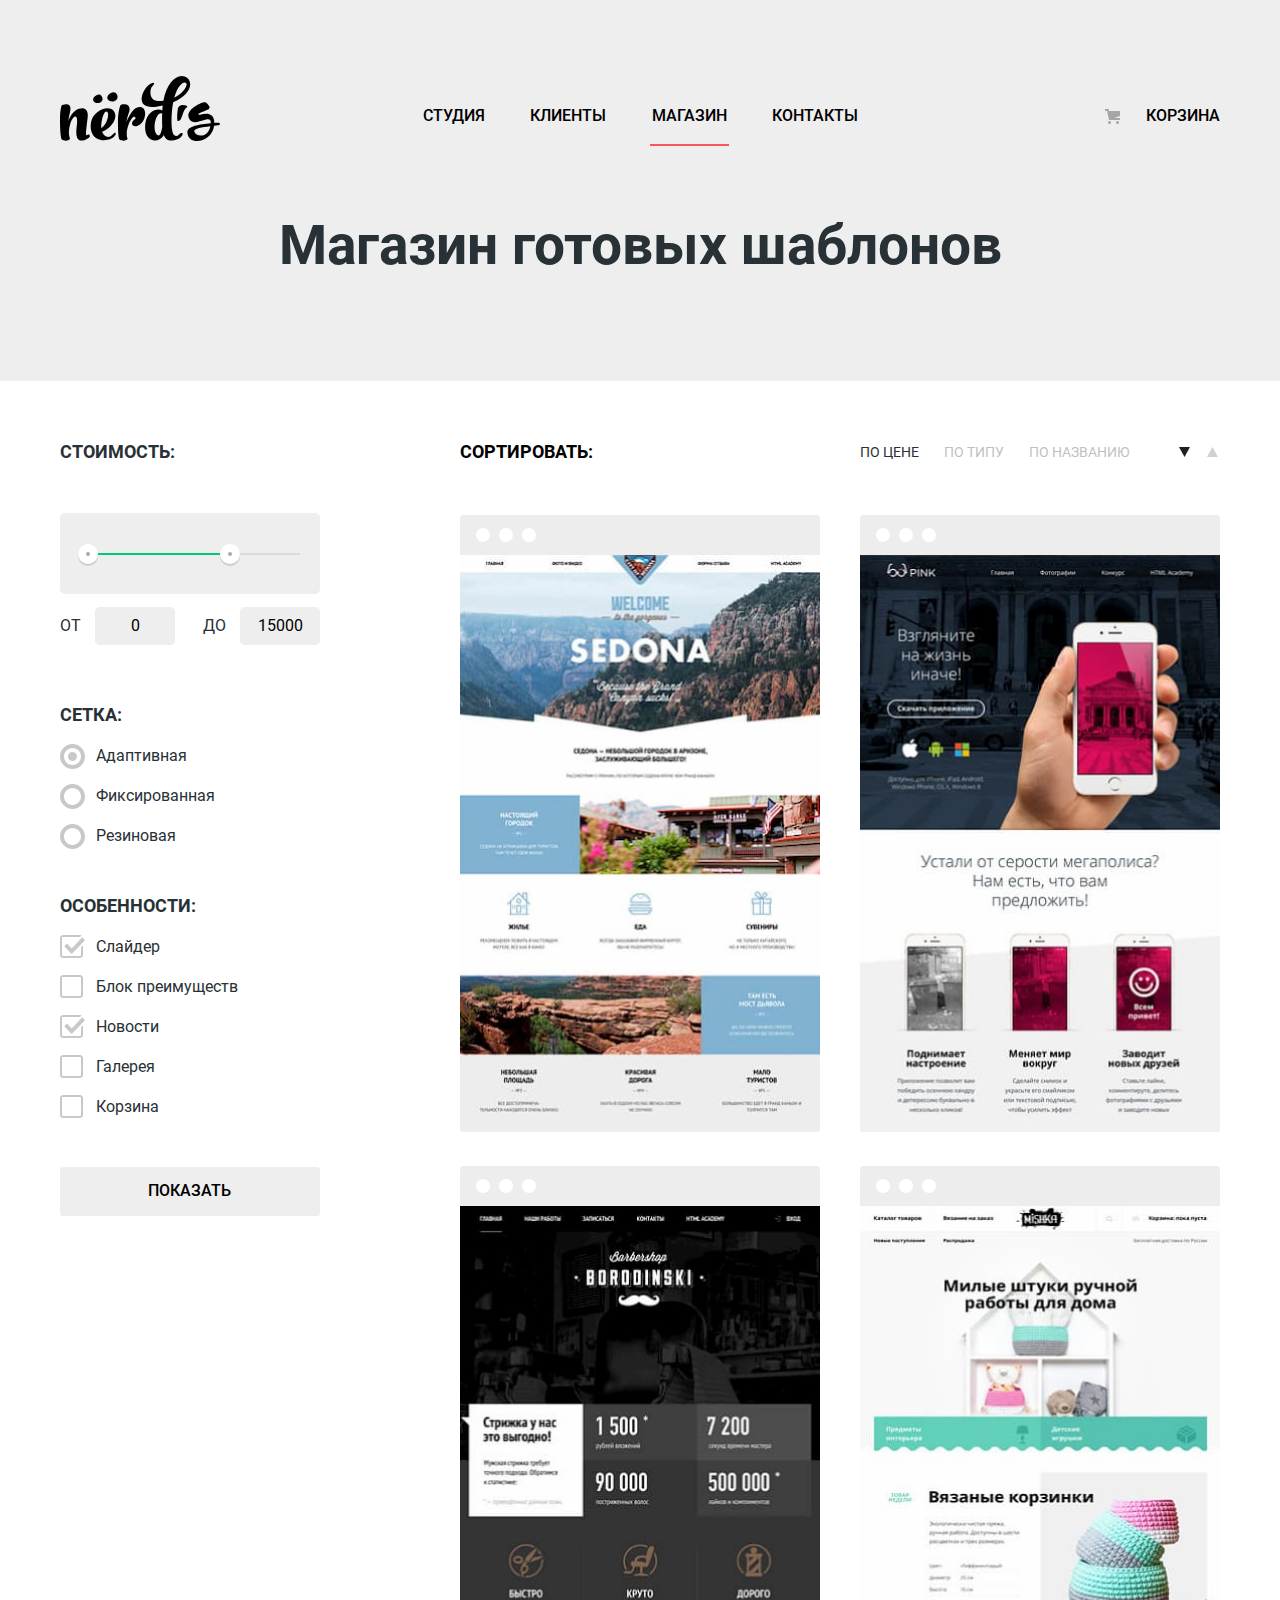
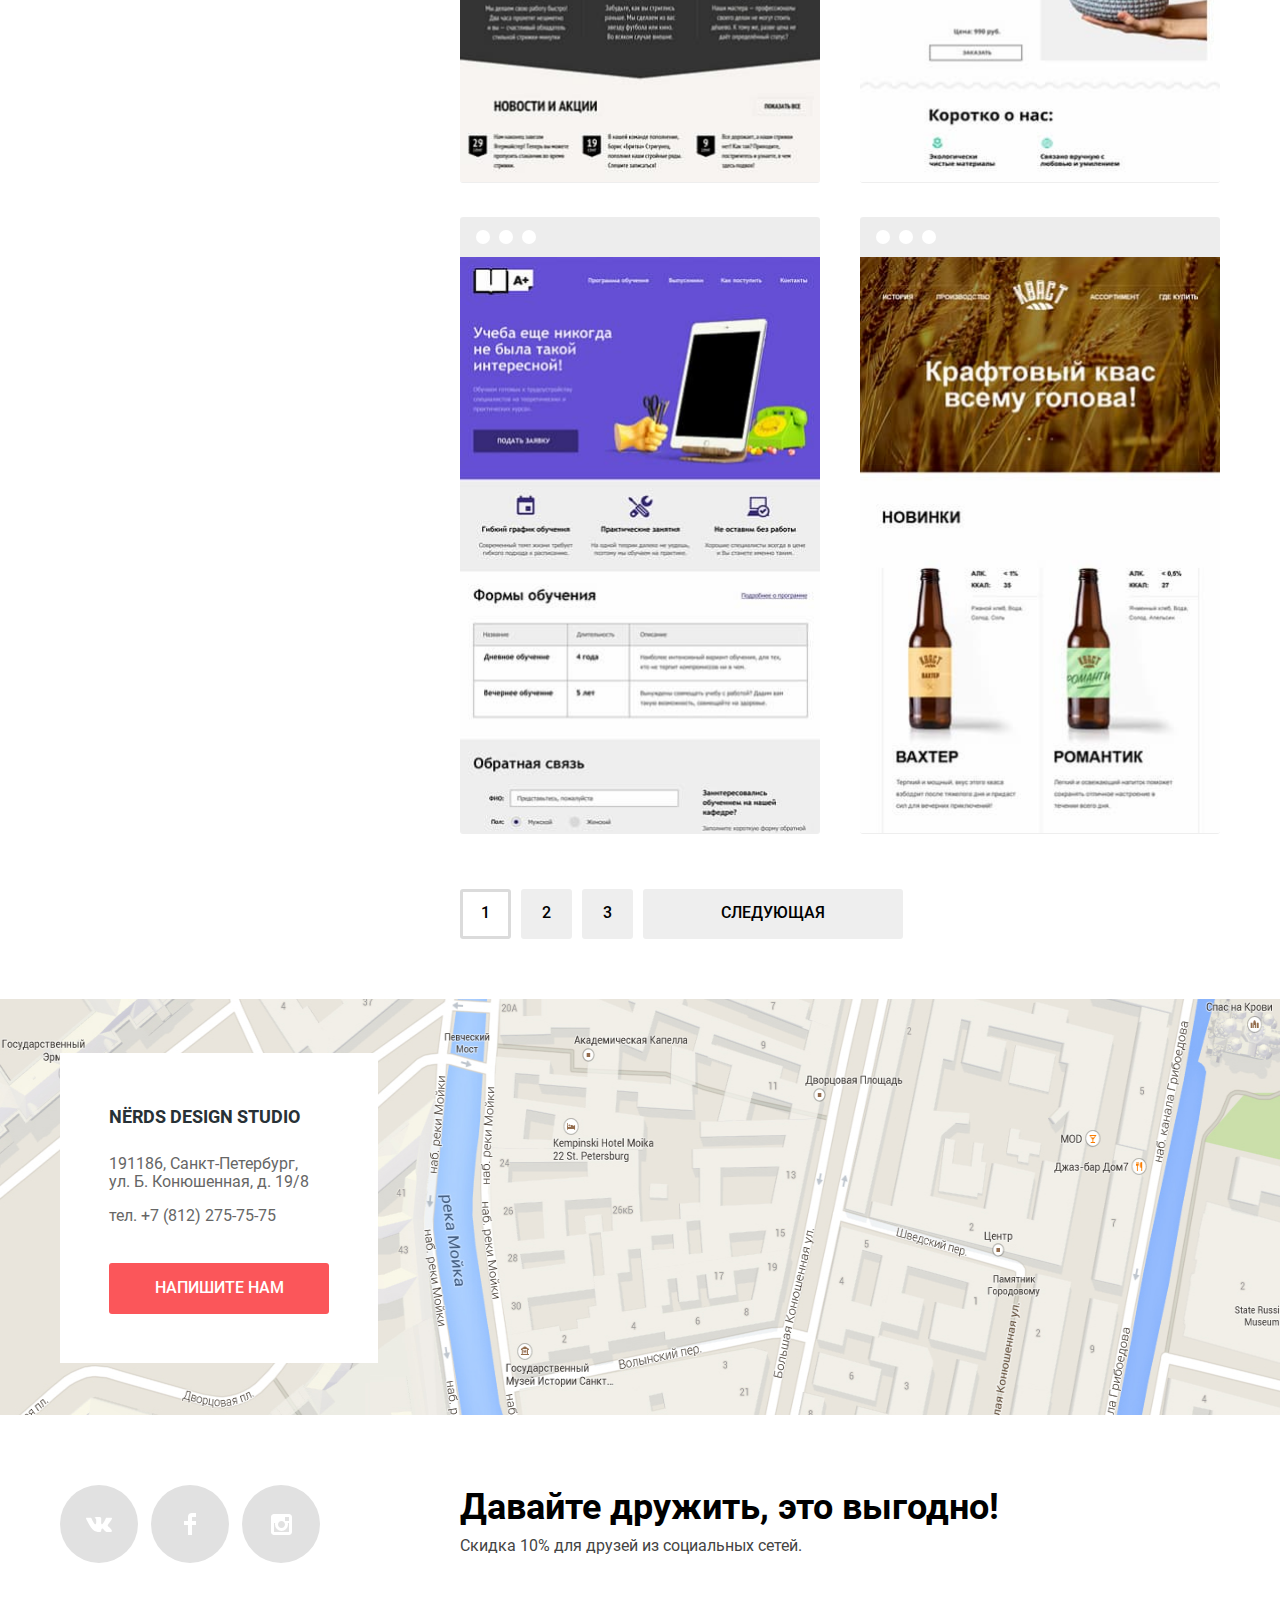
==== commit 3ca89f00: "Финальные правки" ====
--- a/catalog.html
+++ b/catalog.html
@@ -97,9 +97,9 @@
           <p class="catalog__title">Сортировать:</p>
           <div class="catalog__sort-wrapper">
             <ul class="catalog__sort-list">
-              <li class="catalog__sort-item catalog__sort-item--active">По цене</li>
-              <li class="catalog__sort-item">По типу</li>
-              <li class="catalog__sort-item">По названию</li>
+              <li class="catalog__sort-item catalog__sort-item--active"><a class="catalog__sort-link" href="#">По цене</a></li>
+              <li class="catalog__sort-item"><a class="catalog__sort-link" href="#">По типу</a></li>
+              <li class="catalog__sort-item"><a class="catalog__sort-link" href="#">По названию</a></li>
             </ul>
             <button class="catalog__sort-button catalog__sort-button--decrease catalog__sort-button--active" type="button" name="atalog__sort-button-decrease"><s class="visually-hidden">Сортировать по убыванию</s></button>
             <button class="catalog__sort-button catalog__sort-button--increase" type="button" name="catalog__sort-button-increase"><span class="visually-hidden">Сортировать по возрастанию</span></button>
@@ -162,10 +162,10 @@
         </ul>
 
         <div class="pagination">
-          <a class="pagination-button pagination-button--current">1</a>
-          <a class="pagination-button" href="#">2</a>
-          <a class="pagination-button" href="#">3</a>
-          <a class="pagination-button pagination-button__next" href="#">Следующая</a>
+          <a class="button pagination-button pagination-button--current">1</a>
+          <a class="button pagination-button" href="#">2</a>
+          <a class="button pagination-button" href="#">3</a>
+          <a class="button pagination-button pagination-button__next" href="#">Следующая</a>
         </div>
 
       </section>
--- a/css/style-minimize.css
+++ b/css/style-minimize.css
@@ -1 +1 @@
-@font-face{font-family:'Roboto';font-style:normal;font-weight:400;src:local('Roboto Regular'),local('Roboto-Regular'),url(../fonts/roboto.woff2) format('woff2'),url(../fonts/roboto.woff) format('woff')}@font-face{font-family:'Roboto';font-style:normal;font-weight:500;src:local('Roboto Medium'),local('Roboto-Medium'),url(../fonts/robotomedium.woff2) format('woff2'),url(../fonts/robotomedium.woff) format('woff')}@font-face{font-family:'Roboto';font-style:normal;font-weight:700;src:local('Roboto Bold'),local('Roboto-Bold'),url(../fonts/robotobold.woff2) format('woff2'),url(../fonts/robotobold.woff) format('woff')}:root{--black:#000;--regular-text:#283136;--pagination-active:#d5d5d5;--pagination-hover:#dfdfdf;--pagination-shadow:rgba(0,1,1,.1);--pagination-border:#dbdbdb;--bg-grey:#eee;--social-links:#e1e1e1;--white:#fff;--white-transparent:rgba(255,255,255,.3);--btn:#fb565a;--btn-focus:#e74246;--btn-active:#Dd373b;--btn-app:#00Ca74;--btn-app-focus:#00bc6c;--btn-app-active:#00aa62;--btn-pres:#efc849;--btn-pres-focus:#eab534;--btn-pres-active:#e5a722;--scale:#d7dcdf;--toggle:#ababab;--product-border:#4d4d4d;--product-transparent:rgba(77,77,77,.1);--contacts-text:#666;--social-offer:#444;--shadow-button:rgba(0,1,1,.1);--shadow-range:rgba(0,0,0,.15);--shadow-feedback:rgba(0,1,1,.75);--shadow-product:rgba(0,1,1,.25);--border-feedback:#d7dcde;--border-carousel-controls:#c1c1c1;--outline:#5e9ed6;--overlay:rgba(0,0,0,.4)}body{margin:0;padding:0;margin-bottom:40px;font-family:'Roboto',Arial,sans-serif;font-size:16px;line-height:24px;font-weight:400;color:var(--regular-text);background-color:var(--white);background-position:top center}a{text-decoration:none}img{max-width:100%;height:auto}.page{height:100%}.page-body{min-height:100%;display:grid;grid-template-rows:-webkit-min-content 1fr -webkit-min-content;grid-template-rows:min-content 1fr min-content;align-content:start}.page-body__title-wrapper{padding-top:78px;padding-bottom:108px}.page-body__title{margin:0;font-size:55px;font-weight:700;line-height:55px;text-align:center}.container{width:1160px;margin:0 auto;padding:0 10px}.visually-hidden{position:absolute;width:1px;height:1px;margin:-1px;border:0;padding:0;white-space:nowrap;-webkit-clip-path:inset(100%);clip-path:inset(100%);clip:rect(0 0 0 0);overflow:hidden}.button{margin:0;padding:15px 40px 16px 39px;font:inherit;font-weight:500;line-height:18px;text-align:center;color:var(--white);text-transform:uppercase;background-color:var(--btn);border-radius:3px}.button:hover,.button:focus{background-color:var(--btn-focus)}.button:active{color:var(--white-transparent);background-color:var(--btn-active);box-shadow:inset 0 3px 0 0 var(--pagination-shadow)}.main-header{margin-bottom:81px;padding-top:75px;background-color:var(--bg-grey)}.main-header__nav{display:grid;grid-template-columns:-webkit-min-content 1fr -webkit-min-content;grid-template-columns:min-content 1fr min-content;width:1160px;margin:0 auto;padding:0 10px}.main-header__logo{width:160px;height:65px}.main-header__logo:active{opacity:.3}.main-header__logo--current:active{opacity:1}.main-nav{display:flex;flex-wrap:wrap;justify-self:center;justify-content:space-between;align-items:center;width:440px;margin:0;padding:0;padding-top:17px;padding-right:60px;color:var(--black);list-style:none}.main-nav__link{padding:0 2px;font-weight:500;font-size:16px;line-height:30px;color:var(--black);text-transform:uppercase}.main-nav__link:hover,.main-nav__link:focus,.product-sample__title--link:hover,.product-sample__title--link:focus{color:var(--btn)}.main-nav__link:active,.product-sample__title--link:active{color:var(--black);opacity:.3}.main-nav__link--current{position:relative}.main-nav__link--current:hover,.main-nav__link--current:focus,.main-nav__link--current:active{color:var(--black);opacity:1;cursor:pointer}.main-nav__link--current::after{content:"";position:absolute;left:0;bottom:-20px;width:100%;border-bottom:2px solid var(--btn)}.main-nav__user-cart{position:relative;justify-self:flex-end;align-self:center;padding-left:25px;padding-top:17px}.main-nav__user-cart::before{content:"";position:absolute;left:-15px;top:25px;width:15px;height:15px;background-image:url(../img/cart-icon.svg);background-repeat:no-repeat}.carousel{position:relative;width:1160px;min-height:431px;background-color:var(--bg-grey)}.carousel__slide{display:none;width:100%;min-height:431px;background-position:397px 1px;background-repeat:no-repeat}.carousel__slide--active{display:block}.carousel__slide-content{width:520px;padding-top:50px}.carousel__slide-title{margin:28px 0 24px;font-size:55px;font-weight:500;line-height:56px;color:var(--black)}.carousel__slide-text{max-width:370px;margin-bottom:51px;line-height:25px}.carousel__slide-1{background-image:url(../img/nerds-index-slide1.png)}.carousel__slide-2{background-image:url(../img/nerds-index-slide2.png)}.carousel__slide-3{background-image:url(../img/nerds-index-slide3.png)}.button--carousel{padding:16px 55px 15px 54px}.carousel__controls{position:absolute;display:flex;justify-content:space-evenly;align-items:center;bottom:22%;left:45%;min-width:119px;min-height:18px;text-align:center}.carousel__controls-button{position:relative;padding-right:6px;width:18px;height:18px;background-color:var(--white);border:0;border-radius:50%;cursor:pointer}.carousel__controls-button:last-child{margin-right:0}.carousel__controls-button--active{outline:none}.carousel__controls-button--active::after{content:"";position:absolute;top:5px;left:5px;width:4px;height:4px;border:2px solid var(--border-carousel-controls);border-radius:50%}.carousel__controls-button::-moz-focus-inner{border:0;padding:0}.works{margin-bottom:39px}.works__list{display:grid;grid-template-columns:repeat(3,300px);-moz-column-gap:100px;column-gap:100px;justify-content:start;margin:0;padding:0;padding-bottom:90px;list-style:none;border-bottom:2px solid var(--bg-grey)}.works__list-title{max-width:300px;margin:0;padding:18px 0 16px;font-size:24px;font-weight:700;line-height:30px;color:var(--black);text-transform:uppercase}.works__list-text{max-width:260px;margin:0;margin-bottom:45px;padding:0}.button--app{background-color:var(--btn-app)}.button--app:hover,.button--app:focus{background-color:var(--btn-app-focus)}.button--app:active{color:var(--white-transparent);background-color:var(--btn-app-active)}.button--presentation{background-color:var(--btn-pres)}.button--presentation:hover,.button--presentation:focus{background-color:var(--btn-pres-focus)}.button--presentation:active{color:var(--white-transparent);background-color:var(--btn-pres-active)}.content-wrapper{display:grid;grid-template-columns:2fr 1fr;margin-bottom:50px;padding-bottom:49px;border-bottom:2px solid var(--bg-grey)}.description{display:flex;flex-wrap:wrap;align-content:flex-start;width:660px}.description__title{margin:0;margin-bottom:26px;padding:0;padding-top:38px;font-size:45px;font-weight:500;line-height:45px;color:var(--black)}.description__text{margin:0;margin-bottom:40px;padding-top:5px;line-height:25px}.description__list-title{align-self:center;margin:0;margin-bottom:23px;padding:0;font-size:16px;font-weight:700;text-transform:uppercase}.description__list{align-self:center;margin:0;padding:0;list-style:none}.description__list-item{position:relative;margin-bottom:24px;padding-left:36px}.description__list-item::before{content:"";position:absolute;top:11px;left:0;width:25px;height:2px;background-color:var(--btn)}.features{margin-left:auto;padding-top:3px;width:360px}.features__title{margin:0;padding:0;padding-top:30px;padding-left:17px;font-weight:700;text-transform:uppercase}.features__list{display:grid;grid-template-columns:repeat(3,120px);justify-items:start;padding-left:0;list-style:none}.features__list__grade{margin:0;padding-top:35px;padding-bottom:14px;font:var(--black);font-size:45px;font-weight:700}.features__list__grade--percents{font-size:26px;line-height:40px;top:-.6em}.features__text{margin:0;padding:0;font-size:16px;font-weight:400;line-height:19px}.partners{margin-bottom:80px;padding-bottom:33px;border-bottom:2px solid var(--bg-grey)}.partners__list{display:flex;flex-wrap:wrap;flex-direction:row;justify-content:space-between;align-items:center;margin:0;padding-right:24px;padding-left:26px;list-style:none}.partners__link{opacity:.2}.partners__link:hover,.partners__link:focus{opacity:1}.partners__link:active{opacity:.1}.partners__list-item{position:relative;display:inline-flex;justify-content:center;align-items:center;min-width:209px;min-height:97px}.partners__list-item::after{content:"";position:absolute;top:15%;right:-22%;width:2px;height:52px;background-color:var(--bg-grey)}.partners__list-item:nth-child(4n)::after{content:none}.page-catalog{margin-top:-25px;display:grid;grid-template-columns:260px 1fr;align-content:start}.catalog{justify-self:end;width:760px;padding-bottom:60px}.catalog__title-wrapper{display:flex;justify-content:space-between;margin-bottom:54px;padding-top:6px}.catalog__title{margin:0;width:360px;font-size:18px;font-weight:700;line-height:18px;color:var(--black);text-transform:uppercase}.catalog__sort-wrapper{display:flex;align-items:center;justify-content:space-between;width:360px}.catalog__sort-list{display:flex;flex-wrap:wrap;margin:0;padding-left:0;padding-right:10px;list-style:none}.catalog__sort-item{padding-right:25px;font-size:14px;line-height:18px;text-transform:uppercase;opacity:.3;cursor:default}.catalog__sort-button{width:16px;height:16px;background-color:transparent;background-repeat:no-repeat;background-position:center;border:0;opacity:.2}.catalog__sort-button--decrease{background-image:url(../img/icon-down-dir.png)}.catalog__sort-button--increase{background-image:url(../img/icon-up-dir.svg)}.catalog__sort-button:hover,.catalog__sort-item:hover,.catalog__sort-button:focus,.catalog__sort-item:focus{opacity:.6}.catalog__sort-button:active,.catalog__sort-button--active,.catalog__sort-button--active:hover,.catalog__sort-button--active:focus,.catalog__sort-item:active,.catalog__sort-item--active,.catalog__sort-item--active:hover,.catalog__sort-item--active:focus{opacity:1}.catalog__list{display:flex;flex-wrap:wrap;justify-content:space-between;margin:0;padding-left:0;padding-bottom:21px;list-style:none}.product-sample{position:relative;width:360px;height:578px;margin-bottom:33px;border-top:40px solid var(--product-transparent);border-radius:3px}.product-sample::before{content:"";position:absolute;top:-27px;left:16px;width:14px;height:14px;background-color:var(--white);border-radius:50%;box-shadow:23px 0 0 var(--white),46px 0 0 var(--white)}.product-sample:hover,.product-sample:focus{border-top-color:var(--product-border);box-shadow:0 6px 15px var(--shadow-product)}.product-sample__img{width:360px;height:576px;padding:0;border-bottom:1px solid var(--bg-grey);border-radius:0 0 3px 3px}.product-sample__description{position:absolute;left:0;right:0;bottom:0;min-height:161px;padding:26px 52px 42px;text-align:center;background-color:var(--bg-grey);border-radius:0 0 3px 3px;opacity:0}.product-sample:hover .product-sample__description,.product-sample:focus .product-sample__description{opacity:1}.product-sample__title{margin:0;margin-bottom:10px}.product-sample__title--link{font-size:18px;font-weight:700;line-height:30px;color:var(--black);text-transform:uppercase}.product-sample__text{margin:0;margin-bottom:48px;max-height:380px;font-weight:400;line-height:18px;color:var(--contacts-text)}.product-sample__button{margin-top:32px;padding:16px 73px 15px}.form-filters{width:260px}.form-filters__fieldset{display:flex;flex-direction:column;margin:0;margin-bottom:25px;padding:0;border:0}.form-filters__price{margin-bottom:55px}.form-filters__grid-type{min-height:160px}.form-filters__features{min-height:240px;margin-bottom:30px}.form-filters__legend{margin-bottom:16px;font-size:18px;font-weight:700;line-height:30px;text-transform:uppercase}.range-filter{width:260px;margin-top:30px}.range-controls{position:relative;height:41px;margin-bottom:13px;padding-top:40px;padding-right:20px;padding-left:20px;background-color:var(--bg-grey);border-radius:5px}.range-controls .scale{height:2px;background:var(--scale)}.range-controls .bar{width:70%;height:2px;background:var(--btn-app)}.range-controls .toggle{position:absolute;top:31px;left:0;width:4px;height:4px;padding:0;border:8px solid var(--white);background-color:var(--toggle);border-radius:50%;box-shadow:0 2px 1px 0 var(--shadow-range);cursor:pointer}.range-controls .toggle-min{left:18px}.range-controls .toggle-max{left:160px}.price-controls{display:flex;justify-content:space-between}.range-filter-price{width:60px;margin-left:10px;padding:10px;text-align:center;background-color:var(--bg-grey);border:none;border-radius:5px;-moz-appearance:textfield}.range-filter-price::-webkit-outer-spin-button,.range-filter-price::-webkit-inner-spin-button{-webkit-appearance:none;margin:0}.min-price,.max-price{text-transform:uppercase}.form-filters__label{position:relative;margin-bottom:20px;padding-left:20px;line-height:20px}.form-filters__text{margin-left:16px}.form-filters__label .form-filters__text::before,.form-filters__label .form-filters__text::after{position:absolute;content:"";left:-10px;top:-2px;margin-left:10px;background-repeat:no-repeat;opacity:.3}.form-filters__label-radio .form-filters__text::before{width:25px;height:25px;background-image:url(../img/radio-off.svg)}.form-filters__label-radio .form-filters__text::after{width:25px;height:25px;background-image:url(../img/radio-on.svg);opacity:0}.form-filters__label-checkbox .form-filters__text::before{width:23px;height:23px;background-image:url(../img/checkbox-off.svg)}.form-filters__label-checkbox .form-filters__text::after{width:25px;height:23px;background-image:url(../img/checkbox-on.svg);opacity:0}.form-filters__radio:checked+.form-filters__text::after,.form-filters__checkbox:checked+.form-filters__text::after{opacity:.3}.form-filters__radio:checked+.form-filters__text::before,.form-filters__checkbox:checked+.form-filters__text::before,.form-filters__radio:checked:hover+.form-filters__text::before,.form-filters__checkbox:checked:hover+.form-filters__text::before,.form-filters__radio:checked:disabled+.form-filters__text::before,.form-filters__checkbox:checked:disabled+.form-filters__text::before,.form-filters__radio:disabled+.form-filters__text::after,.form-filters__checkbox:disabled+.form-filters__text::after,.form-filters__radio:checked:focus+.form-filters__text::before,.form-filters__checkbox:checked:focus+.form-filters__text::before,.form-filters__checkbox:focus+.form-filters__text::after{opacity:0}.form-filters__radio:checked:hover+.form-filters__text::after,.form-filters__checkbox:checked:hover+.form-filters__text::after,.form-filters__label:hover .form-filters__text::before,.form-filters__radio:focus+.form-filters__text::before,.form-filters__checkbox:focus+.form-filters__text::before,.form-filters__radio:focus+.form-filters__text::after,.form-filters__checkbox:checked:focus+.form-filters__text::after{opacity:1}.form-filters__radio:disabled+.form-filters__text::before,.form-filters__checkbox:disabled+.form-filters__text::before,.form-filters__radio:checked:disabled+.form-filters__text::after,.form-filters__checkbox:checked:disabled+.form-filters__text::after{opacity:.1}.form-filters__radio:focus+.form-filters__text,.form-filters__checkbox:focus+.form-filters__text{outline:thin dotted;outline:5px auto -webkit-focus-ring-color}.form-filters__button{width:260px;color:var(--black);background-color:var(--bg-grey);border:0}.form-filters__button:hover,.pagination-button:hover,.form-filters__button:focus,.pagination-button:focus{background-color:var(--pagination-hover)}.form-filters__button:active,.pagination-button:active{color:rgba(var(--black),.3);background-color:var(--pagination-active)}.pagination{display:flex;flex-direction:row;align-self:center}.pagination-button{align-self:center;width:50px;height:50px;margin-right:11px;line-height:50px;color:var(--black);text-align:center;text-transform:uppercase;background-color:var(--bg-grey);border-radius:3px}.pagination-button__next{min-width:260px}.pagination-button--current,.pagination-button--current:hover,.pagination-button--current:active{background-color:var(--white);box-shadow:inset 0 0 0 3px var(--pagination-border)}.main-footer{display:grid;grid-template-rows:2fr -webkit-min-content;grid-template-rows:2fr min-content;padding-bottom:30px}.contacts{position:relative;width:100%;height:416px;margin-bottom:70px}.contacts__reserve-map{z-index:-1;position:relative;display:block;margin-left:auto;margin-right:auto;min-height:416px}.contacts__map{position:absolute;top:0;min-width:1160px;width:100%;height:100%}.contacts__map-marker{position:absolute;bottom:140px;right:627px;max-width:100%;height:auto}.contacts__wrapper{position:absolute;top:0;left:auto;z-index:10;display:flex;flex-direction:column;justify-content:space-between;margin:0;margin-top:54px;padding:49px;width:220px;min-height:212px;background-color:var(--white)}.contacts__title{margin:0;margin-bottom:4px;padding-bottom:4px;font-size:18px;font-weight:700;line-height:30px;text-transform:uppercase}.contacts__text{margin:0;line-height:18px;color:var(--contacts-text)}.contacts__phone{color:var(--contacts-text)}.contacts-phone:visited{color:var(--contacts-text)}.contacts__button{margin-top:23px;padding:16px 44px 16px 45px}.social{display:grid;grid-template-columns:1fr 2fr}.social__links{display:flex;flex-wrap:wrap;width:360px;margin:0;padding-left:0;list-style:none}.social__links-item{margin-right:13px}.social__links-link:focus,.social__links-link:hover{background-color:var(--btn-focus)}.social__links-link:active{background-color:var(--btn-active);box-shadow:inset 0 3px 0 var(--shadow-button)}.social__links-link{display:flex;justify-content:center;align-items:center;width:78px;height:78px;color:var(--white);background-color:var(--social-links);border-radius:50%}.social__links-link:active .social__links-icon{opacity:.3}.social__links-link--vk{background-image:url(../img/vk-icon.png)}.social__links-link--fb{background-image:url(../img/fb-icon.png)}.social__links-link--insta{background-image:url(../img/insta-icon.png)}.social__offer{width:760px;padding-left:20px}.social__offer-title{margin-top:4px;margin-bottom:10px;font-size:36px;font-weight:700;line-height:36px;color:var(--black)}.social__offer-text{margin-top:4px;margin-bottom:10px;font-size:16px;line-height:22px;color:var(--social-offer)}.feedback__overlay{position:fixed;z-index:20;display:flex;justify-content:center;align-items:center;width:100%;height:100%;top:0;left:0;right:0;bottom:0;background-color:var(--overlay);opacity:0;visibility:hidden;transition:all 0.8s ease 0s}.feedback{z-index:30;display:block;position:fixed;top:0;width:960px;min-height:590px;background-color:var(--white);box-shadow:0 20px 40px var(--shadow-feedback);opacity:0;transition:all 0.8s ease 0s;transform:perspective(600px) translate(0,-100%) rotateX(45deg)}.feedback--active{opacity:1;visibility:visible}.feedback--active .feedback{opacity:1;transform:perspective(600px) translate(0,20%) rotateX(0);transition:all 0.8s ease 0s}.feedback__wrapper{width:760px;min-height:353px;padding-top:63px;padding-right:100px;padding-left:100px}.feedback__title{margin:0;margin-bottom:36px;width:100%;font-size:45px;font-weight:700;line-height:53px}.feedback__form{display:flex;flex-direction:row;flex-wrap:wrap;justify-content:space-between}.feedback__label{margin-bottom:35px;font-size:16px;font-weight:700;line-height:18px}.feedback__text{display:block;margin-top:9px;padding:13px 15px;width:326px;border:2px solid var(--black);border-radius:3px;opacity:.2}.feedback__text:hover{opacity:.4}.feedback__text:focus{opacity:1}.feedback__textarea{display:block;width:728px;min-height:82px;margin-bottom:13px;padding:16px}.button--feedback{display:block;align-self:flex-end;width:260px;padding-top:16px;border:0}.feedback__close{position:absolute;top:80px;right:90px;width:21px;height:21px;background-color:transparent;background-image:url(../img/close-cross.svg);border:0;opacity:.3}.feedback__close:hover{opacity:1}.feedback__text--error{border-color:var(--btn-focus);opacity:1}.feedback-error{-webkit-animation:shake 0.6s;animation:shake 0.6s}.feedback__close:active{opacity:.1}@-webkit-keyframes shake{0%,100%{transform:translateX(0)}10%,30%,50%,70%,90%{transform:translateX(-10px)}20%,40%,60%,80%{transform:translateX(10px)}}
+@font-face{font-family:"Roboto";font-style:normal;font-weight:400;src:local("Roboto Regular"),local("Roboto-Regular"),url(../fonts/roboto.woff2) format("woff2"),url(../fonts/roboto.woff) format("woff")}@font-face{font-family:"Roboto";font-style:normal;font-weight:500;src:local("Roboto Medium"),local('Roboto-Medium'),url(../fonts/robotomedium.woff2) format("woff2"),url(../fonts/robotomedium.woff) format("woff")}@font-face{font-family:"Roboto";font-style:normal;font-weight:700;src:local("Roboto Bold"),local("Roboto-Bold"),url(../fonts/robotobold.woff2) format("woff2"),url(../fonts/robotobold.woff) format("woff")}:root{--black:#000;--regular-text:#283136;--pagination-active:#d5d5d5;--pagination-hover:#dfdfdf;--pagination-shadow:rgba(0,1,1,.1);--pagination-border:#dbdbdb;--bg-grey:#eee;--social-links:#e1e1e1;--white:#fff;--white-transparent:rgba(255,255,255,.3);--btn:#fb565a;--btn-focus:#e74246;--btn-active:#Dd373b;--btn-app:#00Ca74;--btn-app-focus:#00bc6c;--btn-app-active:#00aa62;--btn-pres:#efc849;--btn-pres-focus:#eab534;--btn-pres-active:#e5a722;--scale:#d7dcdf;--toggle:#ababab;--product-border:#4d4d4d;--product-transparent:rgba(77,77,77,.1);--contacts-text:#666;--social-offer:#444;--shadow-button:rgba(0,1,1,.1);--shadow-range:rgba(0,0,0,.15);--shadow-feedback:rgba(0,1,1,.75);--shadow-product:rgba(0,1,1,.25);--border-feedback:#d7dcde;--border-carousel-controls:#c1c1c1;--outline:#5e9ed6;--overlay:rgba(0,0,0,.4)}body{margin:0;padding:0;margin-bottom:40px;font-family:'Roboto',Arial,sans-serif;font-size:16px;line-height:24px;font-weight:400;color:var(--regular-text);background-color:var(--white);background-position:top center}a{text-decoration:none}img{max-width:100%;height:auto}.page{height:100%}.page-body{min-height:100%;display:grid;grid-template-rows:-webkit-min-content 1fr -webkit-min-content;grid-template-rows:min-content 1fr min-content;align-content:start}.page-body__title-wrapper{padding-top:78px;padding-bottom:108px}.page-body__title{margin:0;font-size:55px;font-weight:700;line-height:55px;text-align:center}.container{width:1160px;margin:0 auto;padding:0 10px}.visually-hidden{position:absolute;width:1px;height:1px;margin:-1px;border:0;padding:0;white-space:nowrap;-webkit-clip-path:inset(100%);clip-path:inset(100%);clip:rect(0 0 0 0);overflow:hidden}.button{display:inline-block;margin:0;padding:15px 40px 16px 39px;min-height:19px;font:inherit;font-weight:500;line-height:18px;text-align:center;color:var(--white);text-transform:uppercase;background-color:var(--btn);border-radius:3px}.button:hover,.button:focus{background-color:var(--btn-focus)}.button:active{color:var(--white-transparent);background-color:var(--btn-active);box-shadow:inset 0 3px 0 0 var(--pagination-shadow)}.main-header{margin-bottom:81px;padding-top:75px;background-color:var(--bg-grey)}.main-header__nav{display:grid;grid-template-columns:-webkit-min-content 1fr -webkit-min-content;grid-template-columns:min-content 1fr min-content;width:1160px;margin:0 auto;padding:0 10px}.main-header__logo{width:160px;height:65px}.main-header__logo:active{opacity:.3}.main-header__logo--current:active{opacity:1}.main-nav{display:flex;flex-wrap:wrap;justify-self:center;justify-content:space-between;align-items:center;width:440px;margin:0;padding:0;padding-top:17px;padding-right:40px;color:var(--black);list-style:none}.main-nav__link{padding:0 2px;font-weight:500;font-size:16px;line-height:30px;color:var(--black);text-transform:uppercase}.main-nav__link:hover,.main-nav__link:focus,.product-sample__title--link:hover,.product-sample__title--link:focus{color:var(--btn)}.main-nav__link:active,.product-sample__title--link:active{color:var(--black);opacity:.3}.main-nav__link--current{position:relative}.main-nav__link--current:hover,.main-nav__link--current:focus,.main-nav__link--current:active{color:var(--black);opacity:1;cursor:pointer}.main-nav__link--current::after{content:"";position:absolute;left:0;bottom:-21px;width:100%;border-bottom:2px solid var(--btn)}.main-nav__user-cart{position:relative;justify-self:flex-end;align-self:center;padding-top:17px;padding-left:45px;padding-right:0}.main-nav__user-cart::before{content:"";position:absolute;left:4px;top:25px;width:15px;height:15px;background-image:url(../img/cart-icon.svg);background-repeat:no-repeat}.carousel{position:relative;width:1160px;min-height:431px;background-color:var(--bg-grey)}.carousel__slide{display:none;width:100%;min-height:431px;background-position:397px 1px;background-repeat:no-repeat}.carousel__slide--active{display:block}.carousel__slide-content{width:520px;padding-top:50px}.carousel__slide-title{margin:28px 0 24px;font-size:55px;font-weight:500;line-height:56px;color:var(--black)}.carousel__slide-text{max-width:370px;margin-bottom:38px;line-height:25px}.carousel__slide-1{background-image:url(../img/nerds-index-slide1.png)}.carousel__slide-2{background-image:url(../img/nerds-index-slide2.png)}.carousel__slide-3{background-image:url(../img/nerds-index-slide3.png)}.button--carousel{padding:16px 55px 15px 54px}.carousel__controls{position:absolute;display:flex;justify-content:space-evenly;align-items:center;bottom:22%;left:45%;min-width:119px;min-height:18px;text-align:center}.carousel__controls-button{position:relative;padding-right:6px;width:18px;height:18px;background-color:var(--white);border:0;border-radius:50%;cursor:pointer}.carousel__controls-button:last-child{margin-right:0}.carousel__controls-button,.carousel__controls-button--active{outline:none}.carousel__controls-button:hover{outline:thin dotted;outline:5px auto -webkit-focus-ring-color}.carousel__controls-button--active::after{content:"";position:absolute;top:5px;left:5px;width:4px;height:4px;border:2px solid var(--border-carousel-controls);border-radius:50%}.carousel__controls-button::-moz-focus-inner{border:0;padding:0}.works{margin-bottom:36px}.works__list{display:grid;grid-template-columns:repeat(3,300px);-moz-column-gap:100px;column-gap:100px;justify-content:start;margin:0;padding:0;padding-bottom:40px;list-style:none;border-bottom:2px solid var(--bg-grey)}.works__list-item{padding-bottom:40px}.works__list-title{max-width:300px;margin:0;padding:18px 0 16px;font-size:24px;font-weight:700;line-height:30px;color:var(--black);text-transform:uppercase}.works__list-text{max-width:260px;margin:0;margin-bottom:32px;padding:0}.button--app{background-color:var(--btn-app)}.button--app:hover,.button--app:focus{background-color:var(--btn-app-focus)}.button--app:active{color:var(--white-transparent);background-color:var(--btn-app-active)}.button--presentation{background-color:var(--btn-pres)}.button--presentation:hover,.button--presentation:focus{background-color:var(--btn-pres-focus)}.button--presentation:active{color:var(--white-transparent);background-color:var(--btn-pres-active)}.content-wrapper{display:grid;grid-template-columns:2fr 1fr;margin-bottom:50px;padding-bottom:49px;border-bottom:2px solid var(--bg-grey)}.description{display:flex;flex-wrap:wrap;align-content:flex-start;width:660px}.description__title{margin:0;margin-bottom:26px;padding:0;padding-top:38px;font-size:45px;font-weight:500;line-height:45px;color:var(--black)}.description__text{margin:0;margin-bottom:40px;padding-top:5px;line-height:25px}.description__list-title{align-self:center;margin:0;margin-bottom:23px;padding:0;font-size:16px;font-weight:700;text-transform:uppercase}.description__list{align-self:center;margin:0;padding:0;list-style:none}.description__list-item{position:relative;margin-bottom:24px;padding-left:36px}.description__list-item::before{content:"";position:absolute;top:11px;left:0;width:25px;height:2px;background-color:var(--btn)}.features{margin-left:auto;padding-top:3px;width:360px}.features__title{margin:0;padding:0;padding-top:30px;padding-left:17px;font-weight:700;text-transform:uppercase}.features__list{display:grid;grid-template-columns:repeat(3,120px);justify-items:start;padding-left:0;list-style:none}.features__list__grade{margin:0;padding-top:35px;padding-bottom:14px;font:var(--black);font-size:45px;font-weight:700}.features__list__grade--percents{font-size:26px;line-height:40px;top:-.6em}.features__text{margin:0;padding:0;font-size:16px;font-weight:400;line-height:19px}.partners{margin-bottom:80px;padding-bottom:33px;border-bottom:2px solid var(--bg-grey)}.partners__list{display:flex;flex-wrap:wrap;flex-direction:row;justify-content:space-between;align-items:center;margin:0;padding-right:24px;padding-left:26px;list-style:none}.partners__link{opacity:.2}.partners__link:hover,.partners__link:focus{opacity:1}.partners__link:active{opacity:.1}.partners__list-item{position:relative;display:inline-flex;justify-content:center;align-items:center;min-width:209px;min-height:97px}.partners__list-item::after{content:"";position:absolute;top:15%;right:-22%;width:2px;height:52px;background-color:var(--bg-grey)}.partners__list-item:nth-child(4n)::after{content:none}.page-catalog{margin-top:-25px;display:grid;grid-template-columns:260px 1fr;align-content:start}.catalog{justify-self:end;width:760px;padding-bottom:50px}.catalog__title-wrapper{display:flex;justify-content:space-between;margin-bottom:54px;padding-top:6px}.catalog__title{margin:0;width:360px;font-size:18px;font-weight:700;line-height:18px;color:var(--black);text-transform:uppercase}.catalog__sort-wrapper{display:flex;align-items:center;justify-content:space-between;width:360px}.catalog__sort-list{display:flex;flex-wrap:wrap;margin:0;padding-left:0;padding-right:10px;list-style:none}.catalog__sort-item{padding-right:25px;font-size:14px;line-height:18px;text-transform:uppercase;opacity:.3;cursor:default}.catalog__sort-link{color:inherit}.catalog__sort-button{width:16px;height:16px;background-color:transparent;background-repeat:no-repeat;background-position:center;border:0;opacity:.2}.catalog__sort-button--decrease{background-image:url(../img/icon-down-dir.png)}.catalog__sort-button--increase{background-image:url(../img/icon-up-dir.svg)}.catalog__sort-button:hover,.catalog__sort-item:hover,.catalog__sort-button:focus,.catalog__sort-item:focus-within{opacity:.6}.catalog__sort-button:active,.catalog__sort-button--active,.catalog__sort-button--active:hover,.catalog__sort-button--active:focus,.catalog__sort-item:active,.catalog__sort-item--active,.catalog__sort-item--active:hover,.catalog__sort-item--active:focus,.catalog__sort-item--active:focus-within{opacity:1}.catalog__list{display:flex;flex-wrap:wrap;justify-content:space-between;margin:0;padding-left:0;padding-bottom:21px;list-style:none}.product-sample{position:relative;width:360px;height:578px;margin-bottom:33px;border-top:40px solid var(--product-transparent);border-radius:3px}.product-sample::before{content:"";position:absolute;top:-27px;left:16px;width:14px;height:14px;background-color:var(--white);border-radius:50%;box-shadow:23px 0 0 var(--white),46px 0 0 var(--white)}.product-sample:hover,.product-sample:focus,.product-sample:focus-within .product-sample__description{border-top-color:var(--product-border);box-shadow:0 6px 15px var(--shadow-product)}.product-sample__img{width:360px;height:576px;padding:0;border-bottom:1px solid var(--bg-grey);border-radius:0 0 3px 3px}.product-sample__description{position:absolute;left:0;right:0;bottom:0;min-height:161px;padding:26px 52px 42px;text-align:center;background-color:var(--bg-grey);border-radius:0 0 3px 3px;opacity:0}.product-sample:hover .product-sample__description,.product-sample:focus .product-sample__description,.product-sample:focus-within .product-sample__description{opacity:1}.product-sample__title{margin:0;margin-bottom:10px}.product-sample__title--link{font-size:18px;font-weight:700;line-height:30px;color:var(--black);text-transform:uppercase}.product-sample__text{margin:0;margin-bottom:35px;max-height:380px;font-weight:400;line-height:18px;color:var(--contacts-text)}.product-sample__button{padding:16px 73px 15px}.form-filters{width:260px}.form-filters__fieldset{display:flex;flex-direction:column;margin:0;margin-bottom:25px;padding:0;border:0}.form-filters__price{margin-bottom:55px}.form-filters__grid-type{min-height:160px}.form-filters__features{min-height:240px;margin-bottom:30px}.form-filters__legend{margin-bottom:16px;font-size:18px;font-weight:700;line-height:30px;text-transform:uppercase}.range-filter{width:260px;margin-top:30px}.range-controls{position:relative;height:41px;margin-bottom:13px;padding-top:40px;padding-right:20px;padding-left:20px;background-color:var(--bg-grey);border-radius:5px}.range-controls .scale{height:2px;background:var(--scale)}.range-controls .bar{width:70%;height:2px;background:var(--btn-app)}.range-controls .toggle{position:absolute;top:31px;left:0;width:4px;height:4px;padding:0;border:8px solid var(--white);background-color:var(--toggle);border-radius:50%;box-shadow:0 2px 1px 0 var(--shadow-range);cursor:pointer}.range-controls .toggle-min{left:18px}.range-controls .toggle-max{left:160px}.price-controls{display:flex;justify-content:space-between}.range-filter-price{width:60px;margin-left:10px;padding:10px;text-align:center;background-color:var(--bg-grey);border:none;border-radius:5px;-moz-appearance:textfield}.range-filter-price::-webkit-outer-spin-button,.range-filter-price::-webkit-inner-spin-button{-webkit-appearance:none;margin:0}.min-price,.max-price{text-transform:uppercase}.form-filters__label{position:relative;margin-bottom:20px;padding-left:20px;line-height:20px}.form-filters__text{margin-left:16px}.form-filters__label .form-filters__text::before,.form-filters__label .form-filters__text::after{position:absolute;content:"";left:-10px;top:-2px;margin-left:10px;background-repeat:no-repeat;opacity:.3}.form-filters__label-radio .form-filters__text::before{width:25px;height:25px;background-image:url(../img/radio-off.svg)}.form-filters__label-radio .form-filters__text::after{width:25px;height:25px;background-image:url(../img/radio-on.svg);opacity:0}.form-filters__label-checkbox .form-filters__text::before{width:23px;height:23px;background-image:url(../img/checkbox-off.svg)}.form-filters__label-checkbox .form-filters__text::after{width:25px;height:23px;background-image:url(../img/checkbox-on.svg);opacity:0}.form-filters__radio:checked+.form-filters__text::after,.form-filters__checkbox:checked+.form-filters__text::after{opacity:.3}.form-filters__radio:checked+.form-filters__text::before,.form-filters__checkbox:checked+.form-filters__text::before,.form-filters__radio:checked:hover+.form-filters__text::before,.form-filters__checkbox:checked:hover+.form-filters__text::before,.form-filters__radio:checked:disabled+.form-filters__text::before,.form-filters__checkbox:checked:disabled+.form-filters__text::before,.form-filters__radio:disabled+.form-filters__text::after,.form-filters__checkbox:disabled+.form-filters__text::after,.form-filters__radio:checked:focus+.form-filters__text::before,.form-filters__checkbox:checked:focus+.form-filters__text::before,.form-filters__checkbox:focus+.form-filters__text::after{opacity:0}.form-filters__radio:checked:hover+.form-filters__text::after,.form-filters__checkbox:checked:hover+.form-filters__text::after,.form-filters__label:hover .form-filters__text::before,.form-filters__radio:focus+.form-filters__text::before,.form-filters__checkbox:focus+.form-filters__text::before,.form-filters__radio:focus+.form-filters__text::after,.form-filters__checkbox:checked:focus+.form-filters__text::after{opacity:1}.form-filters__radio:disabled+.form-filters__text::before,.form-filters__checkbox:disabled+.form-filters__text::before,.form-filters__radio:checked:disabled+.form-filters__text::after,.form-filters__checkbox:checked:disabled+.form-filters__text::after{opacity:.1}.form-filters__radio:focus+.form-filters__text,.form-filters__checkbox:focus+.form-filters__text{outline:thin dotted;outline:5px auto -webkit-focus-ring-color}.form-filters__button{width:260px;color:var(--black);background-color:var(--bg-grey);border:0}.form-filters__button:hover,.pagination-button:hover,.form-filters__button:focus,.pagination-button:focus{background-color:var(--pagination-hover)}.form-filters__button:active,.pagination-button:active{color:rgba(var(--black),.3);background-color:var(--pagination-active)}.pagination{display:flex;flex-wrap:wrap;flex-direction:row}.pagination-button{padding:15px 21px 16px;align-self:center;margin-right:10px;margin-bottom:10px;color:var(--black);text-align:center;text-transform:uppercase;background-color:var(--bg-grey);border-radius:3px}.pagination-button__next{min-width:218px}.pagination-button--current,.pagination-button--current:hover,.pagination-button--current:active{background-color:var(--white);box-shadow:inset 0 0 0 3px var(--pagination-border)}.main-footer{display:grid;grid-template-rows:2fr -webkit-min-content;grid-template-rows:2fr min-content;padding-bottom:30px}.contacts{position:relative;width:100%;height:416px;margin-bottom:70px}.contacts__reserve-map{z-index:-1;position:relative;display:block;margin-left:auto;margin-right:auto;min-height:416px}.contacts__map{position:absolute;top:0;min-width:1160px;width:100%;height:100%}.contacts__map-marker{position:absolute;bottom:140px;right:627px;max-width:100%;height:auto}.contacts__wrapper{position:absolute;top:0;left:auto;z-index:10;display:flex;flex-direction:column;justify-content:space-between;margin:0;margin-top:54px;padding:49px;width:220px;min-height:212px;background-color:var(--white)}.contacts__title{margin:0;margin-bottom:4px;padding-bottom:4px;font-size:18px;font-weight:700;line-height:30px;text-transform:uppercase}.contacts__text{margin:0;line-height:18px;color:var(--contacts-text)}.contacts__phone{color:var(--contacts-text)}.contacts-phone:visited{color:var(--contacts-text)}.contacts__button{margin-top:23px;padding:16px 44px 16px 45px}.social{display:grid;grid-template-columns:1fr 2fr}.social__links{display:flex;flex-wrap:wrap;width:360px;margin:0;padding-left:0;list-style:none}.social__links-item{margin-right:13px}.social__links-link:focus,.social__links-link:hover{background-color:var(--btn-focus)}.social__links-link:active{background-color:var(--btn-active);box-shadow:inset 0 3px 0 var(--shadow-button)}.social__links-link{display:flex;justify-content:center;align-items:center;width:78px;height:78px;color:var(--white);background-color:var(--social-links);border-radius:50%}.social__links-link:active .social__links-icon{opacity:.3}.social__links-link--vk{background-image:url(../img/vk-icon.png)}.social__links-link--fb{background-image:url(../img/fb-icon.png)}.social__links-link--insta{background-image:url(../img/insta-icon.png)}.social__offer{width:760px;padding-left:20px}.social__offer-title{margin-top:4px;margin-bottom:10px;font-size:36px;font-weight:700;line-height:36px;color:var(--black)}.social__offer-text{margin-top:4px;margin-bottom:10px;font-size:16px;line-height:22px;color:var(--social-offer)}.feedback__overlay{position:fixed;z-index:20;display:flex;justify-content:center;align-items:center;width:100%;height:100%;top:0;left:0;right:0;bottom:0;background-color:var(--overlay);opacity:0;visibility:hidden;transition:all 0.8s ease 0s}.feedback{z-index:30;display:block;position:fixed;top:0;width:960px;min-height:590px;background-color:var(--white);box-shadow:0 20px 40px var(--shadow-feedback);opacity:0;transition:all 0.8s ease 0s;transform:perspective(600px) translate(0,-100%) rotateX(45deg)}.feedback--active{opacity:1;visibility:visible}.feedback--active .feedback{opacity:1;transform:perspective(600px) translate(0,25%) rotateX(0);transition:all 0.8s ease 0s}.feedback__wrapper{width:760px;min-height:353px;padding-top:63px;padding-right:100px;padding-left:100px}.feedback__title{margin:0;margin-bottom:36px;width:100%;font-size:45px;font-weight:700;line-height:53px}.feedback__form{display:flex;flex-direction:row;flex-wrap:wrap;justify-content:space-between}.feedback__label{margin-bottom:35px;font-size:16px;font-weight:700;line-height:18px}.feedback__text{display:block;margin-top:9px;padding:13px 15px;width:326px;border:2px solid var(--black);border-radius:3px;opacity:.2}.feedback__text:hover{opacity:.4}.feedback__text:focus{opacity:1}.feedback__textarea{display:block;width:728px;min-height:82px;margin-bottom:13px;padding:16px}.button--feedback{display:block;align-self:flex-end;width:260px;padding-top:16px;border:0}.feedback__close{position:absolute;top:80px;right:90px;width:21px;height:21px;background-color:transparent;background-image:url(../img/close-cross.svg);border:0;opacity:.3}.feedback__close:hover{opacity:1}.feedback__text--error{border-color:var(--btn-focus);opacity:1}.feedback-error{-webkit-animation:shake 0.6s;animation:shake 0.6s}.feedback__close:active{opacity:.1}@-webkit-keyframes shake{0%,100%{transform:translateX(0)}10%,30%,50%,70%,90%{transform:translateX(-10px)}20%,40%,60%,80%{transform:translateX(10px)}}
